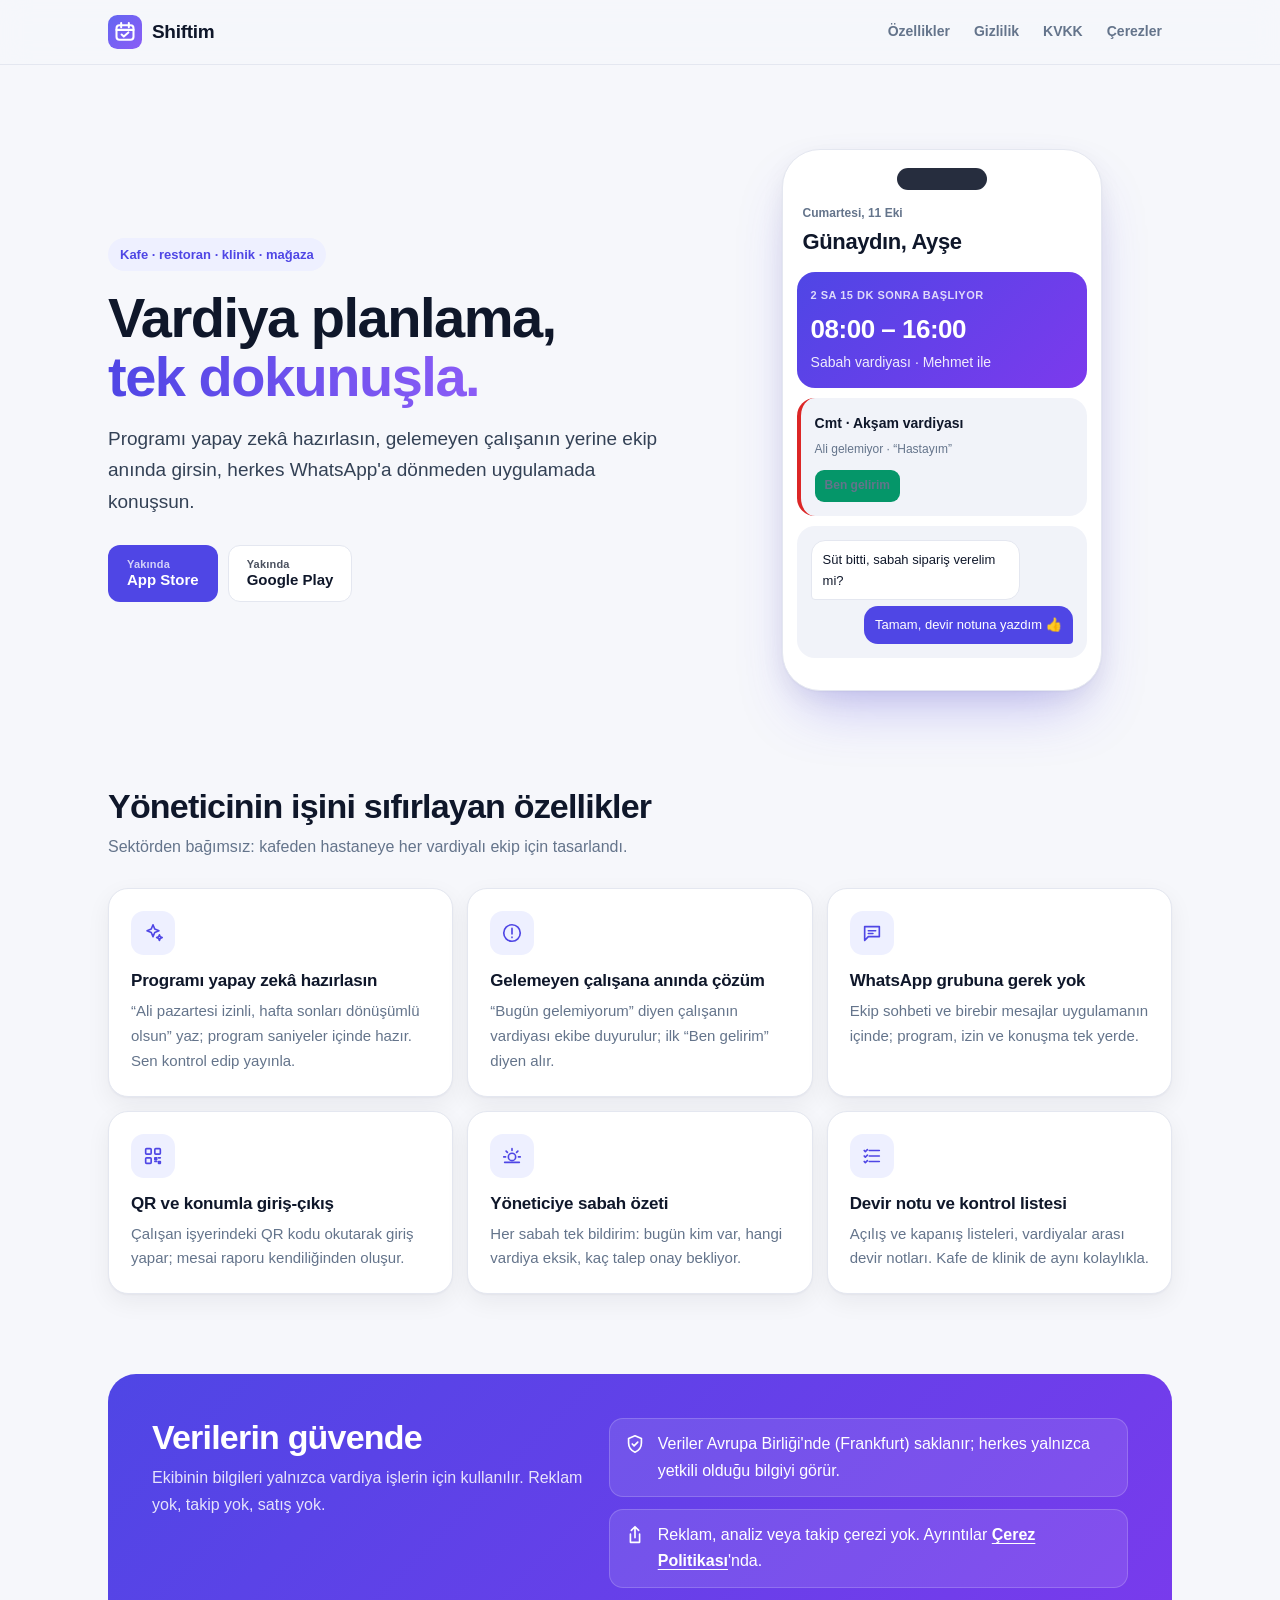
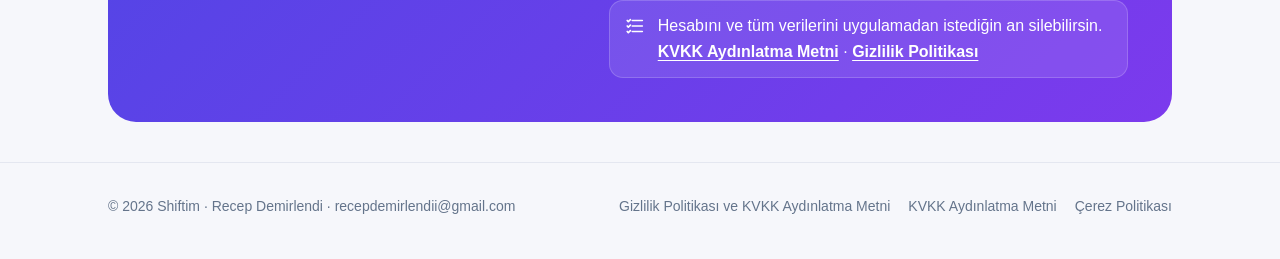
==== index.html @ ebb6c9de "Shiftim web sitesi: tanitim sayfasi, gizlilik, KVKK ve cerez politikalari Co-Authored-By: Claude Opu" ====
<!doctype html>
<html lang="tr"><head>
<meta charset="utf-8"><meta name="viewport" content="width=device-width, initial-scale=1">
<title>Shiftim · Vardiya planlama, tek dokunuşla</title>
<meta name="description" content="Kafe, restoran, klinik ve mağazalar için yapay zekâ destekli vardiya planlama, açık vardiya, ekip sohbeti ve QR ile mesai takibi.">
<meta name="theme-color" content="#4F46E5">
<meta property="og:title" content="Shiftim · Vardiya planlama, tek dokunuşla"><meta property="og:description" content="Kafe, restoran, klinik ve mağazalar için yapay zekâ destekli vardiya planlama, açık vardiya, ekip sohbeti ve QR ile mesai takibi."><meta property="og:type" content="website">
<link rel="icon" href="favicon.svg" type="image/svg+xml">
<link rel="stylesheet" href="style.css">
</head><body>
<header class="top"><div class="wrap">
<a class="brand" href="./"><svg class="logo-mark" viewBox="0 0 40 40" aria-hidden="true"><defs><linearGradient id="g" x1="0" y1="0" x2="1" y2="1"><stop offset="0" stop-color="#6366F1"/><stop offset="1" stop-color="#8B5CF6"/></linearGradient></defs><rect width="40" height="40" rx="11" fill="url(#g)"/><rect x="10" y="12" width="20" height="17" rx="3.5" fill="none" stroke="#fff" stroke-width="2.4"/><path d="M10 17.5h20M15.5 9.5v5M24.5 9.5v5" stroke="#fff" stroke-width="2.4" stroke-linecap="round"/><path d="m16 23 2.6 2.4L24 20.5" fill="none" stroke="#fff" stroke-width="2.4" stroke-linecap="round" stroke-linejoin="round"/></svg><span>Shiftim</span></a>
<nav class="links" aria-label="Ana menü"><a class="hide-sm" href="./#ozellikler">Özellikler</a><a href="gizlilik.html">Gizlilik</a><a href="kvkk.html">KVKK</a><a href="cerez.html">Çerezler</a></nav>
</div></header>
<main><div class="wrap">
<section class="hero">
<div>
<span class="eyebrow">Kafe · restoran · klinik · mağaza</span>
<h1>Vardiya planlama,<br><span class="grad">tek dokunuşla.</span></h1>
<p class="lead">Programı yapay zekâ hazırlasın, gelemeyen çalışanın yerine ekip anında girsin, herkes WhatsApp'a dönmeden uygulamada konuşsun.</p>
<div class="cta">
<span class="btn primary"><span><small>Yakında</small>App Store</span></span>
<span class="btn ghost"><span><small>Yakında</small>Google Play</span></span>
</div>
</div>
<div class="phone" aria-hidden="true">
<p class="p-greet">Cumartesi, 11 Eki</p><p class="p-title">Günaydın, Ayşe</p>
<div class="p-card p-shift"><div class="t">2 sa 15 dk sonra başlıyor</div><div class="h">08:00 – 16:00</div><div class="s">Sabah vardiyası · Mehmet ile</div></div>
<div class="p-card p-open"><b>Cmt · Akşam vardiyası</b><span>Ali gelemiyor · “Hastayım”</span><br><span class="p-btn">Ben gelirim</span></div>
<div class="p-card p-chat"><div class="bub in">Süt bitti, sabah sipariş verelim mi?</div><div class="bub out">Tamam, devir notuna yazdım 👍</div></div>
</div>
</section>

<section class="block" id="ozellikler">
<h2>Yöneticinin işini sıfırlayan özellikler</h2>
<p class="sub">Sektörden bağımsız: kafeden hastaneye her vardiyalı ekip için tasarlandı.</p>
<div class="grid three"><div class="card"><div class="ibox"><svg class="ico" viewBox="0 0 24 24" fill="none" stroke="currentColor" stroke-width="1.8" stroke-linecap="round" stroke-linejoin="round" aria-hidden="true"><path d="M12 3l1.9 4.6L18.5 9.5l-4.6 1.9L12 16l-1.9-4.6L5.5 9.5l4.6-1.9z"/><path d="M19 14l.9 2.1L22 17l-2.1.9L19 20l-.9-2.1L16 17l2.1-.9z"/></svg></div><h3>Programı yapay zekâ hazırlasın</h3><p>“Ali pazartesi izinli, hafta sonları dönüşümlü olsun” yaz; program saniyeler içinde hazır. Sen kontrol edip yayınla.</p></div><div class="card"><div class="ibox"><svg class="ico" viewBox="0 0 24 24" fill="none" stroke="currentColor" stroke-width="1.8" stroke-linecap="round" stroke-linejoin="round" aria-hidden="true"><circle cx="12" cy="12" r="9"/><path d="M12 7v6M12 16.5v.5"/></svg></div><h3>Gelemeyen çalışana anında çözüm</h3><p>“Bugün gelemiyorum” diyen çalışanın vardiyası ekibe duyurulur; ilk “Ben gelirim” diyen alır.</p></div><div class="card"><div class="ibox"><svg class="ico" viewBox="0 0 24 24" fill="none" stroke="currentColor" stroke-width="1.8" stroke-linecap="round" stroke-linejoin="round" aria-hidden="true"><path d="M4 5h16v11H8l-4 4z"/><path d="M8 9.5h8M8 12.5h5"/></svg></div><h3>WhatsApp grubuna gerek yok</h3><p>Ekip sohbeti ve birebir mesajlar uygulamanın içinde; program, izin ve konuşma tek yerde.</p></div><div class="card"><div class="ibox"><svg class="ico" viewBox="0 0 24 24" fill="none" stroke="currentColor" stroke-width="1.8" stroke-linecap="round" stroke-linejoin="round" aria-hidden="true"><rect x="4" y="4" width="6" height="6" rx="1"/><rect x="14" y="4" width="6" height="6" rx="1"/><rect x="4" y="14" width="6" height="6" rx="1"/><path d="M14 14h2v2h-2zM18 18h2v2h-2zM14 18h2M18 14h2"/></svg></div><h3>QR ve konumla giriş-çıkış</h3><p>Çalışan işyerindeki QR kodu okutarak giriş yapar; mesai raporu kendiliğinden oluşur.</p></div><div class="card"><div class="ibox"><svg class="ico" viewBox="0 0 24 24" fill="none" stroke="currentColor" stroke-width="1.8" stroke-linecap="round" stroke-linejoin="round" aria-hidden="true"><circle cx="12" cy="13" r="4"/><path d="M12 4v2M5.6 6.6l1.4 1.4M18.4 6.6 17 8M3 13h2M19 13h2M4 19h16"/></svg></div><h3>Yöneticiye sabah özeti</h3><p>Her sabah tek bildirim: bugün kim var, hangi vardiya eksik, kaç talep onay bekliyor.</p></div><div class="card"><div class="ibox"><svg class="ico" viewBox="0 0 24 24" fill="none" stroke="currentColor" stroke-width="1.8" stroke-linecap="round" stroke-linejoin="round" aria-hidden="true"><path d="M9 6h11M9 12h11M9 18h11"/><path d="m3.5 6 1.2 1.2L7 5M3.5 12l1.2 1.2L7 11M3.5 18l1.2 1.2L7 17"/></svg></div><h3>Devir notu ve kontrol listesi</h3><p>Açılış ve kapanış listeleri, vardiyalar arası devir notları. Kafe de klinik de aynı kolaylıkla.</p></div></div>
</section>

<section class="block">
<div class="trust">
<div><h2>Verilerin güvende</h2><p>Ekibinin bilgileri yalnızca vardiya işlerin için kullanılır. Reklam yok, takip yok, satış yok.</p></div>
<ul>
<li><svg class="ico" viewBox="0 0 24 24" fill="none" stroke="currentColor" stroke-width="1.8" stroke-linecap="round" stroke-linejoin="round" aria-hidden="true"><path d="M12 3 5 6v5c0 4.4 3 8.3 7 10 4-1.7 7-5.6 7-10V6z"/><path d="m9 12 2 2 4-4"/></svg><span>Veriler Avrupa Birliği'nde (Frankfurt) saklanır; herkes yalnızca yetkili olduğu bilgiyi görür.</span></li>
<li><svg class="ico" viewBox="0 0 24 24" fill="none" stroke="currentColor" stroke-width="1.8" stroke-linecap="round" stroke-linejoin="round" aria-hidden="true"><path d="M7 11V20h10v-9"/><path d="M12 15V3M8 7l4-4 4 4"/></svg><span>Reklam, analiz veya takip çerezi yok. Ayrıntılar <a class="doc" href="cerez.html">Çerez Politikası</a>'nda.</span></li>
<li><svg class="ico" viewBox="0 0 24 24" fill="none" stroke="currentColor" stroke-width="1.8" stroke-linecap="round" stroke-linejoin="round" aria-hidden="true"><path d="M9 6h11M9 12h11M9 18h11"/><path d="m3.5 6 1.2 1.2L7 5M3.5 12l1.2 1.2L7 11M3.5 18l1.2 1.2L7 17"/></svg><span>Hesabını ve tüm verilerini uygulamadan istediğin an silebilirsin. <a class="doc" href="kvkk.html">KVKK Aydınlatma Metni</a> · <a class="doc" href="gizlilik.html">Gizlilik Politikası</a></span></li>
</ul>
</div>
</section>
</div></main>
<footer class="bottom"><div class="wrap">
<div>© 2026 Shiftim · Recep Demirlendi · <a href="mailto:recepdemirlendii@gmail.com">recepdemirlendii@gmail.com</a></div>
<nav aria-label="Yasal"><a href="gizlilik.html">Gizlilik Politikası ve KVKK Aydınlatma Metni</a><a href="kvkk.html">KVKK Aydınlatma Metni</a><a href="cerez.html">Çerez Politikası</a></nav>
</div></footer>
</body></html>
---- style.css ----
:root{--brand:#4F46E5;--brand-2:#8B5CF6;--brand-soft:#EEF0FF;--bg:#F6F7FB;--surface:#FFFFFF;--surface-2:#F1F3F9;--text:#0F172A;--text-2:#334155;--muted:#64748B;--border:#E4E7F0;--danger:#DC2626;--success:#059669;--shadow:0 1px 2px rgba(15,23,42,.04),0 8px 24px rgba(15,23,42,.06);color-scheme:light}
@media (prefers-color-scheme:dark){:root:not([data-theme="light"]){--brand:#8B87FF;--brand-2:#A78BFA;--brand-soft:#23234A;--bg:#0B0D14;--surface:#141824;--surface-2:#1B2030;--text:#F1F5F9;--text-2:#CBD5E1;--muted:#8A94A8;--border:#262B3B;--danger:#F87171;--success:#34D399;--shadow:none;color-scheme:dark}}
*{box-sizing:border-box}html{-webkit-text-size-adjust:100%;scroll-behavior:smooth;scroll-padding-top:88px}
body{margin:0;background:var(--bg);color:var(--text);font:16px/1.65 -apple-system,BlinkMacSystemFont,"Segoe UI",Roboto,"Helvetica Neue",Arial,sans-serif;-webkit-font-smoothing:antialiased;overflow-x:hidden}
a{color:var(--brand);text-decoration:none}a:hover{text-decoration:underline}
.wrap{width:100%;max-width:1120px;margin:0 auto;padding:0 16px}@media(min-width:720px){.wrap{padding:0 28px}}
header.top{position:sticky;top:0;z-index:10;background:color-mix(in srgb,var(--bg) 82%,transparent);backdrop-filter:saturate(1.6) blur(14px);-webkit-backdrop-filter:saturate(1.6) blur(14px);border-bottom:1px solid var(--border)}
header.top .wrap{display:flex;align-items:center;justify-content:space-between;height:64px;gap:16px}
.brand{display:flex;align-items:center;gap:10px;color:var(--text);font-weight:800;font-size:19px;letter-spacing:-.3px}.brand:hover{text-decoration:none}
.logo-mark{width:34px;height:34px;flex:none}
nav.links{display:flex;gap:4px;flex-wrap:wrap;justify-content:flex-end}
nav.links a{color:var(--muted);font-weight:600;font-size:14px;padding:7px 10px;border-radius:9px}nav.links a:hover,nav.links a[aria-current]{color:var(--text);background:var(--surface-2);text-decoration:none}
@media(max-width:560px){nav.links .hide-sm{display:none}}
.btn{display:inline-flex;align-items:center;gap:8px;font-weight:700;font-size:15px;padding:12px 18px;border-radius:12px;border:1px solid transparent;line-height:1.2}
.btn.primary{background:var(--brand);color:#fff}.btn.ghost{background:var(--surface);color:var(--text);border-color:var(--border)}.btn:hover{text-decoration:none;filter:brightness(1.05)}
.btn small{display:block;font-weight:600;font-size:11px;opacity:.75;letter-spacing:.2px}
.eyebrow{display:inline-flex;align-items:center;gap:8px;font-size:13px;font-weight:700;color:var(--brand);background:var(--brand-soft);padding:6px 12px;border-radius:999px}
/* Tanıtım */
.hero{padding:56px 0 32px;display:grid;gap:40px;align-items:center}@media(min-width:900px){.hero{grid-template-columns:1.1fr .9fr;padding:84px 0 56px}}
.hero h1{font-size:clamp(34px,6vw,56px);line-height:1.05;letter-spacing:-1.5px;margin:18px 0 16px}
.hero h1 .grad{background:linear-gradient(90deg,var(--brand),var(--brand-2));-webkit-background-clip:text;background-clip:text;color:transparent}
.hero p.lead{font-size:clamp(17px,2.2vw,19px);color:var(--text-2);max-width:560px;margin:0 0 28px}
.cta{display:flex;gap:10px;flex-wrap:wrap}
.phone{justify-self:center;width:min(320px,100%);background:var(--surface);border:1px solid var(--border);border-radius:38px;padding:18px 14px 22px;box-shadow:0 30px 60px -20px rgba(79,70,229,.35),var(--shadow);position:relative}
.phone:before{content:"";display:block;width:90px;height:22px;background:var(--text);opacity:.9;border-radius:12px;margin:0 auto 14px}
.p-greet{font-size:12px;color:var(--muted);font-weight:600;margin:0 6px}.p-title{font-size:22px;font-weight:800;margin:0 6px 12px;letter-spacing:-.4px}
.p-card{border-radius:18px;padding:14px;margin-bottom:10px;background:var(--surface-2)}
.p-shift{background:linear-gradient(135deg,#4F46E5,#7C3AED);color:#fff}.p-shift .t{font-size:11px;font-weight:700;opacity:.8;text-transform:uppercase;letter-spacing:.5px}.p-shift .h{font-size:26px;font-weight:800;letter-spacing:-.5px;margin:4px 0 0}.p-shift .s{font-size:14px;opacity:.9}
.p-open{border-left:4px solid var(--danger)}.p-open b{display:block;font-size:14px}.p-open span{font-size:12px;color:var(--muted)}
.p-btn{display:inline-block;margin-top:8px;background:var(--success);color:#fff;font-size:12px;font-weight:700;padding:6px 10px;border-radius:9px}
.p-chat{display:flex;flex-direction:column;gap:6px}.bub{font-size:13px;padding:8px 11px;border-radius:14px;max-width:80%}.bub.in{background:var(--surface);border:1px solid var(--border);align-self:flex-start;border-bottom-left-radius:4px}.bub.out{background:var(--brand);color:#fff;align-self:flex-end;border-bottom-right-radius:4px}
section.block{padding:40px 0}section.block h2{font-size:clamp(26px,3.5vw,34px);letter-spacing:-.8px;line-height:1.15;margin:0 0 8px}section.block p.sub{color:var(--muted);margin:0 0 28px;max-width:640px}
.grid{display:grid;gap:14px;grid-template-columns:1fr}@media(min-width:640px){.grid{grid-template-columns:1fr 1fr}}@media(min-width:960px){.grid.three{grid-template-columns:repeat(3,1fr)}}
.card{background:var(--surface);border:1px solid var(--border);border-radius:20px;padding:22px;box-shadow:var(--shadow)}
.card h3{font-size:17px;margin:12px 0 4px;letter-spacing:-.2px}.card p{margin:0;color:var(--muted);font-size:15px}
.ico{width:22px;height:22px}.ibox{width:44px;height:44px;border-radius:13px;display:grid;place-items:center;background:var(--brand-soft);color:var(--brand)}
.trust{background:linear-gradient(135deg,#4F46E5,#7C3AED);color:#fff;border-radius:28px;padding:32px 24px;display:grid;gap:24px}@media(min-width:900px){.trust{grid-template-columns:1fr 1.2fr;padding:44px}}
.trust h2{color:#fff}.trust p{color:rgba(255,255,255,.85);margin:0}.trust ul{list-style:none;margin:0;padding:0;display:grid;gap:12px}
.trust li{display:flex;gap:12px;align-items:flex-start;background:rgba(255,255,255,.1);border:1px solid rgba(255,255,255,.18);border-radius:14px;padding:12px 14px}.trust li .ico{flex:none;margin-top:2px}
.trust a.doc{color:#fff;font-weight:700;text-decoration:underline;text-underline-offset:3px}
/* Belgeler */
.doc-head{padding:44px 0 8px}.doc-head h1{font-size:clamp(28px,4.5vw,42px);letter-spacing:-1px;line-height:1.1;margin:14px 0 10px}
.meta{display:flex;flex-wrap:wrap;gap:8px;color:var(--muted);font-size:14px}.meta span{background:var(--surface);border:1px solid var(--border);padding:4px 10px;border-radius:999px}
.doc-layout{display:grid;gap:28px;padding:24px 0 56px}@media(min-width:960px){.doc-layout{grid-template-columns:250px 1fr;align-items:start}}
.toc{display:none}@media(min-width:960px){.toc{display:block;position:sticky;top:88px}}
.toc p{font-size:12px;font-weight:700;text-transform:uppercase;letter-spacing:.6px;color:var(--muted);margin:0 0 10px}
.toc ol{list-style:none;margin:0;padding:0;border-left:2px solid var(--border)}.toc a{display:block;color:var(--muted);font-size:14px;padding:6px 0 6px 14px;margin-left:-2px;border-left:2px solid transparent;line-height:1.35}.toc a:hover{color:var(--text);border-left-color:var(--brand);text-decoration:none}
article.doc{background:var(--surface);border:1px solid var(--border);border-radius:24px;padding:24px 20px;box-shadow:var(--shadow);min-width:0}@media(min-width:720px){article.doc{padding:40px 44px}}
article.doc .intro{font-size:17px;color:var(--text-2);margin:0 0 8px;padding-bottom:20px;border-bottom:1px solid var(--border)}
article.doc h2{font-size:20px;letter-spacing:-.3px;margin:32px 0 10px}article.doc p{color:var(--text-2);margin:0 0 12px}
article.doc ul{margin:0 0 12px;padding-left:20px;color:var(--text-2)}article.doc li{margin-bottom:8px}article.doc li::marker{color:var(--brand)}
article.doc a{word-break:break-word}
.related{display:grid;gap:12px;margin-top:36px;padding-top:24px;border-top:1px solid var(--border)}@media(min-width:640px){.related{grid-template-columns:1fr 1fr}}
.related a{display:block;background:var(--surface-2);border-radius:14px;padding:14px 16px;color:var(--text)}.related a:hover{text-decoration:none;outline:2px solid var(--brand)}.related b{display:block}.related span{color:var(--muted);font-size:14px}
footer.bottom{border-top:1px solid var(--border);padding:32px 0 40px;color:var(--muted);font-size:14px}
footer.bottom .wrap{display:flex;flex-wrap:wrap;gap:16px 28px;justify-content:space-between;align-items:center}footer.bottom nav{display:flex;gap:18px;flex-wrap:wrap}footer.bottom a{color:var(--muted)}footer.bottom a:hover{color:var(--text)}
@media print{header.top,footer.bottom,.toc,.related{display:none}body{background:#fff}article.doc{border:0;box-shadow:none;padding:0}}
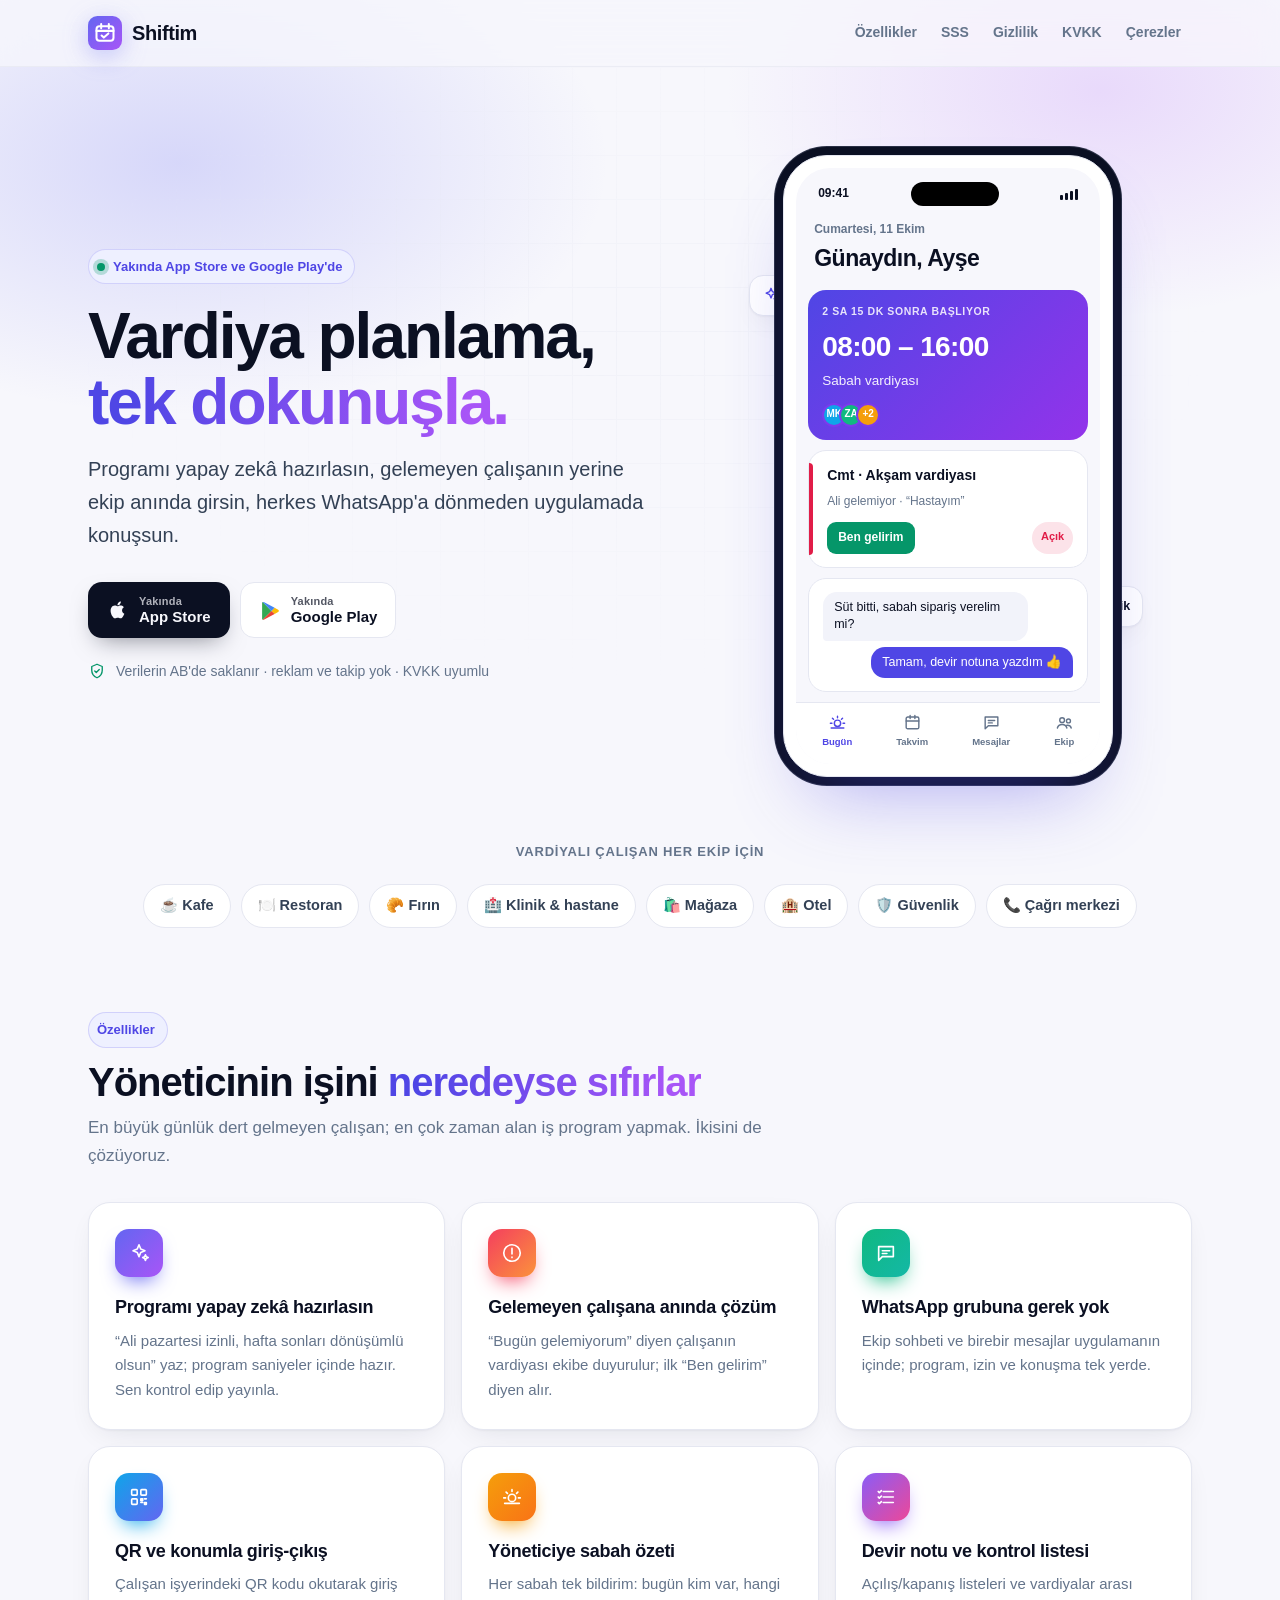
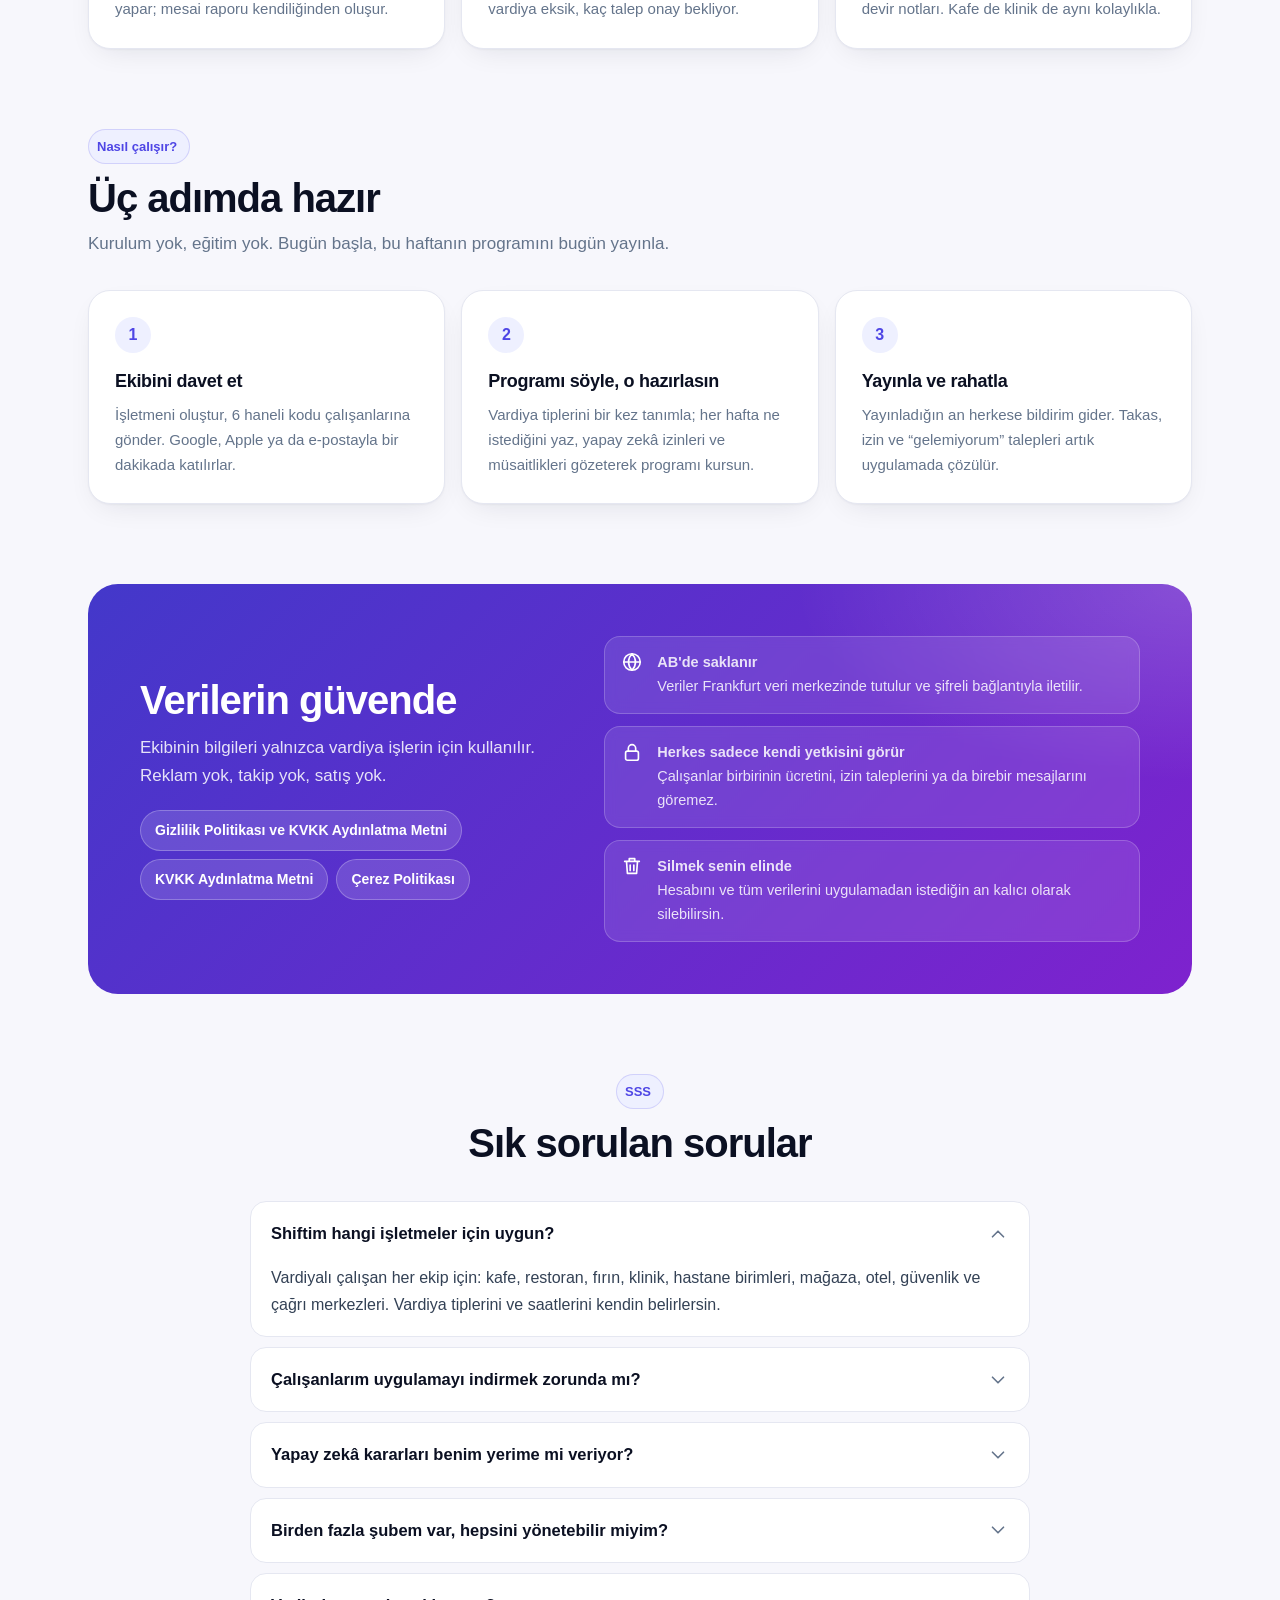
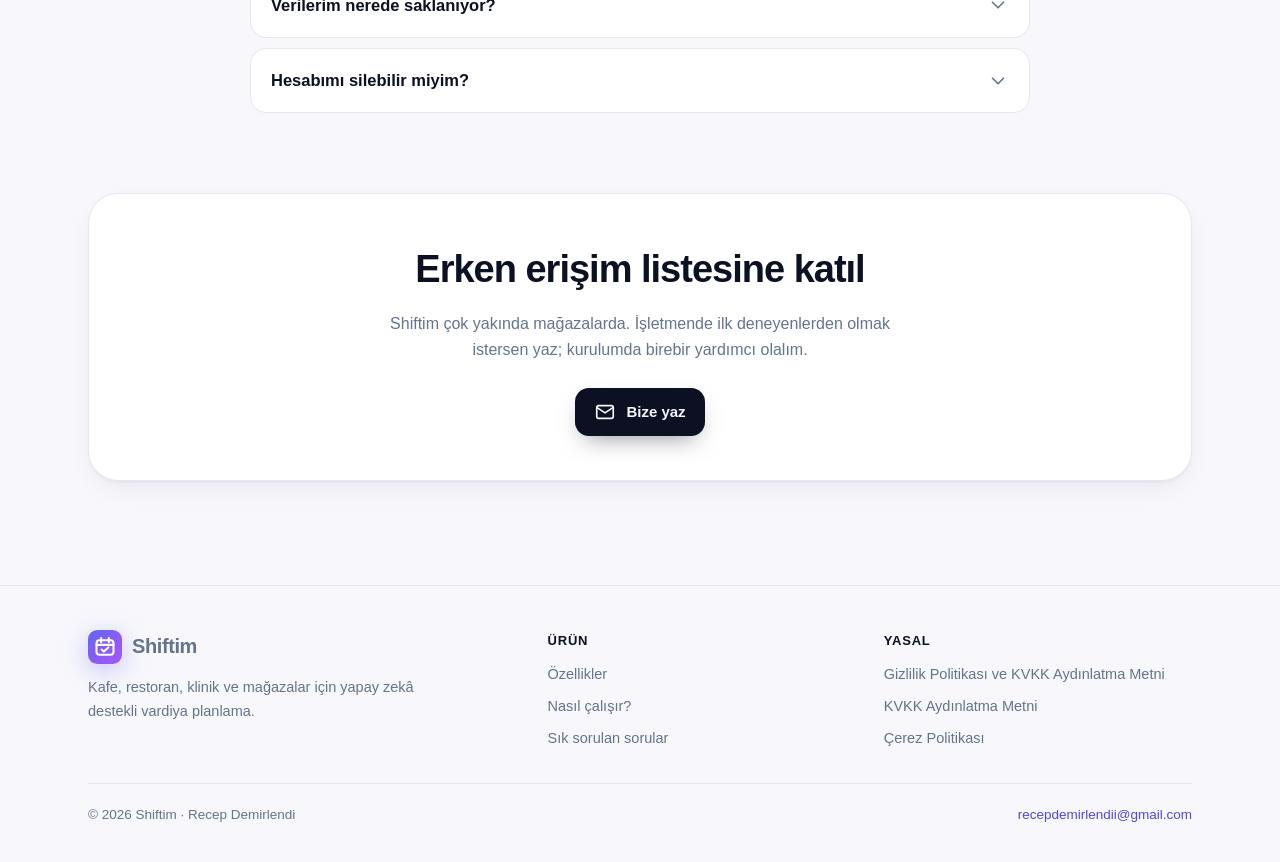
==== commit 66a3c3eb: "Site tasarimi: hero isiltisi, telefon onizlemesi, nasil calisir, SSS, belge sayfalarinda okuma cubug" ====
--- a/index.html
+++ b/index.html
@@ -4,52 +4,86 @@
 <title>Shiftim · Vardiya planlama, tek dokunuşla</title>
 <meta name="description" content="Kafe, restoran, klinik ve mağazalar için yapay zekâ destekli vardiya planlama, açık vardiya, ekip sohbeti ve QR ile mesai takibi.">
 <meta name="theme-color" content="#4F46E5">
-<meta property="og:title" content="Shiftim · Vardiya planlama, tek dokunuşla"><meta property="og:description" content="Kafe, restoran, klinik ve mağazalar için yapay zekâ destekli vardiya planlama, açık vardiya, ekip sohbeti ve QR ile mesai takibi."><meta property="og:type" content="website">
+<meta property="og:title" content="Shiftim · Vardiya planlama, tek dokunuşla"><meta property="og:description" content="Kafe, restoran, klinik ve mağazalar için yapay zekâ destekli vardiya planlama, açık vardiya, ekip sohbeti ve QR ile mesai takibi."><meta property="og:type" content="website"><meta property="og:locale" content="tr_TR">
 <link rel="icon" href="favicon.svg" type="image/svg+xml">
 <link rel="stylesheet" href="style.css">
 </head><body>
 <header class="top"><div class="wrap">
-<a class="brand" href="./"><svg class="logo-mark" viewBox="0 0 40 40" aria-hidden="true"><defs><linearGradient id="g" x1="0" y1="0" x2="1" y2="1"><stop offset="0" stop-color="#6366F1"/><stop offset="1" stop-color="#8B5CF6"/></linearGradient></defs><rect width="40" height="40" rx="11" fill="url(#g)"/><rect x="10" y="12" width="20" height="17" rx="3.5" fill="none" stroke="#fff" stroke-width="2.4"/><path d="M10 17.5h20M15.5 9.5v5M24.5 9.5v5" stroke="#fff" stroke-width="2.4" stroke-linecap="round"/><path d="m16 23 2.6 2.4L24 20.5" fill="none" stroke="#fff" stroke-width="2.4" stroke-linecap="round" stroke-linejoin="round"/></svg><span>Shiftim</span></a>
-<nav class="links" aria-label="Ana menü"><a class="hide-sm" href="./#ozellikler">Özellikler</a><a href="gizlilik.html">Gizlilik</a><a href="kvkk.html">KVKK</a><a href="cerez.html">Çerezler</a></nav>
-</div></header>
-<main><div class="wrap">
+<a class="brand" href="./" aria-label="Shiftim ana sayfa"><svg class="logo-mark" viewBox="0 0 40 40" aria-hidden="true"><defs><linearGradient id="lg" x1="0" y1="0" x2="1" y2="1"><stop offset="0" stop-color="#6366F1"/><stop offset="1" stop-color="#A855F7"/></linearGradient></defs><rect width="40" height="40" rx="11" fill="url(#lg)"/><rect x="10" y="12" width="20" height="17" rx="3.5" fill="none" stroke="#fff" stroke-width="2.4"/><path d="M10 17.5h20M15.5 9.5v5M24.5 9.5v5" stroke="#fff" stroke-width="2.4" stroke-linecap="round"/><path d="m16 23 2.6 2.4L24 20.5" fill="none" stroke="#fff" stroke-width="2.4" stroke-linecap="round" stroke-linejoin="round"/></svg><span>Shiftim</span></a>
+<nav class="links" aria-label="Ana menü">
+<a class="hide-sm" href="./#ozellikler">Özellikler</a><a class="hide-sm" href="./#sss">SSS</a>
+<a href="gizlilik.html">Gizlilik</a><a href="kvkk.html">KVKK</a><a href="cerez.html">Çerezler</a>
+</nav></div></header>
+<main><div class="hero-bg"><div class="wrap">
 <section class="hero">
 <div>
-<span class="eyebrow">Kafe · restoran · klinik · mağaza</span>
+<span class="eyebrow"><span class="dot"></span>Yakında App Store ve Google Play'de</span>
 <h1>Vardiya planlama,<br><span class="grad">tek dokunuşla.</span></h1>
 <p class="lead">Programı yapay zekâ hazırlasın, gelemeyen çalışanın yerine ekip anında girsin, herkes WhatsApp'a dönmeden uygulamada konuşsun.</p>
 <div class="cta">
-<span class="btn primary"><span><small>Yakında</small>App Store</span></span>
-<span class="btn ghost"><span><small>Yakında</small>Google Play</span></span>
+<span class="btn dark"><svg class="store" viewBox="0 0 24 24" fill="currentColor" aria-hidden="true"><path d="M16.4 12.6c0-2.4 2-3.5 2-3.6-1.1-1.6-2.8-1.8-3.4-1.8-1.4-.2-2.8.8-3.5.8-.7 0-1.8-.8-3-.8-1.5 0-3 .9-3.8 2.3-1.6 2.8-.4 7 1.2 9.3.8 1.1 1.7 2.4 2.9 2.3 1.2 0 1.6-.7 3-.7s1.8.7 3 .7c1.3 0 2.1-1.1 2.8-2.3.9-1.3 1.3-2.6 1.3-2.6s-2.5-1-2.5-3.6zM14.1 5.6c.6-.8 1.1-1.8 1-2.9-.9 0-2 .6-2.7 1.4-.6.7-1.1 1.8-1 2.8 1 .1 2-.5 2.7-1.3z"/></svg><span><small>Yakında</small>App Store</span></span>
+<span class="btn ghost"><svg class="store" viewBox="0 0 24 24" aria-hidden="true"><path fill="#34A853" d="M4 3.3 13.6 13 4 22.7c-.4-.2-.6-.6-.6-1.1V4.4c0-.5.2-.9.6-1.1z"/><path fill="#FBBC04" d="m17 9.6-3.4 3.4L17 16.4l3.9-2.2c1-.6 1-1.9 0-2.4z"/><path fill="#4285F4" d="M4 3.3c.3-.2.8-.2 1.2 0L17 9.6 13.6 13z"/><path fill="#EA4335" d="m13.6 13 3.4 3.4-11.8 6.3c-.4.2-.9.2-1.2 0z"/></svg><span><small>Yakında</small>Google Play</span></span>
 </div>
+<div class="hero-note"><svg class="ico" viewBox="0 0 24 24" fill="none" stroke="currentColor" stroke-width="1.8" stroke-linecap="round" stroke-linejoin="round" aria-hidden="true"><path d="M12 3 5 6v5c0 4.4 3 8.3 7 10 4-1.7 7-5.6 7-10V6z"/><path d="m9 12 2 2 4-4"/></svg>Verilerin AB'de saklanır · reklam ve takip yok · KVKK uyumlu</div>
 </div>
-<div class="phone" aria-hidden="true">
-<p class="p-greet">Cumartesi, 11 Eki</p><p class="p-title">Günaydın, Ayşe</p>
-<div class="p-card p-shift"><div class="t">2 sa 15 dk sonra başlıyor</div><div class="h">08:00 – 16:00</div><div class="s">Sabah vardiyası · Mehmet ile</div></div>
-<div class="p-card p-open"><b>Cmt · Akşam vardiyası</b><span>Ali gelemiyor · “Hastayım”</span><br><span class="p-btn">Ben gelirim</span></div>
+<div class="phone-wrap" aria-hidden="true">
+<div class="float-chip a"><svg class="ico" viewBox="0 0 24 24" fill="none" stroke="currentColor" stroke-width="1.8" stroke-linecap="round" stroke-linejoin="round" aria-hidden="true"><path d="M12 3l1.9 4.6L18.5 9.5l-4.6 1.9L12 16l-1.9-4.6L5.5 9.5l4.6-1.9z"/><path d="M19 14l.9 2.1L22 17l-2.1.9L19 20l-.9-2.1L16 17l2.1-.9z"/></svg> Program 8 sn'de hazır</div>
+<div class="float-chip b"><svg class="ico" viewBox="0 0 24 24" fill="none" stroke="currentColor" stroke-width="1.8" stroke-linecap="round" stroke-linejoin="round" aria-hidden="true"><circle cx="12" cy="13" r="4"/><path d="M12 4v2M5.6 6.6l1.4 1.4M18.4 6.6 17 8M3 13h2M19 13h2M4 19h16"/></svg> Sabah özeti: 6 kişi, 0 eksik</div>
+<div class="phone"><div class="screen">
+<div class="status"><span>09:41</span><span class="island"></span><span class="bars"><i style="height:5px"></i><i style="height:7px"></i><i style="height:9px"></i><i style="height:11px"></i></span></div>
+<p class="p-greet">Cumartesi, 11 Ekim</p><p class="p-title">Günaydın, Ayşe</p>
+<div class="p-card p-shift"><div class="t">2 sa 15 dk sonra başlıyor</div><div class="h">08:00 – 16:00</div><div class="s">Sabah vardiyası</div>
+<div class="who"><i style="background:#0EA5E9">MK</i><i style="background:#10B981">ZA</i><i style="background:#F59E0B">+2</i></div></div>
+<div class="p-card p-open"><b>Cmt · Akşam vardiyası</b><span>Ali gelemiyor · “Hastayım”</span><div class="p-row"><span class="p-btn">Ben gelirim</span><span class="p-tag">Açık</span></div></div>
 <div class="p-card p-chat"><div class="bub in">Süt bitti, sabah sipariş verelim mi?</div><div class="bub out">Tamam, devir notuna yazdım 👍</div></div>
+<div class="tabbar"><span class="on"><svg class="ico" viewBox="0 0 24 24" fill="none" stroke="currentColor" stroke-width="1.8" stroke-linecap="round" stroke-linejoin="round" aria-hidden="true"><circle cx="12" cy="13" r="4"/><path d="M12 4v2M5.6 6.6l1.4 1.4M18.4 6.6 17 8M3 13h2M19 13h2M4 19h16"/></svg>Bugün</span><span><svg class="ico" viewBox="0 0 24 24" fill="none" stroke="currentColor" stroke-width="1.8" stroke-linecap="round" stroke-linejoin="round" aria-hidden="true"><rect x="4" y="5" width="16" height="15" rx="2"/><path d="M4 10h16M9 3v4M15 3v4"/></svg>Takvim</span><span><svg class="ico" viewBox="0 0 24 24" fill="none" stroke="currentColor" stroke-width="1.8" stroke-linecap="round" stroke-linejoin="round" aria-hidden="true"><path d="M4 5h16v11H8l-4 4z"/><path d="M8 9.5h8M8 12.5h5"/></svg>Mesajlar</span><span><svg class="ico" viewBox="0 0 24 24" fill="none" stroke="currentColor" stroke-width="1.8" stroke-linecap="round" stroke-linejoin="round" aria-hidden="true"><circle cx="9" cy="9" r="3"/><circle cx="17" cy="10" r="2.5"/><path d="M3 19c.8-3 3.2-4.5 6-4.5s5.2 1.5 6 4.5M15 15.5c2.6-.3 4.7.9 5.5 3.5"/></svg>Ekip</span></div>
+</div></div>
+</div>
+</section>
+<p class="sectors-label">Vardiyalı çalışan her ekip için</p>
+<div class="sectors"><span>☕ Kafe</span><span>🍽️ Restoran</span><span>🥐 Fırın</span><span>🏥 Klinik &amp; hastane</span><span>🛍️ Mağaza</span><span>🏨 Otel</span><span>🛡️ Güvenlik</span><span>📞 Çağrı merkezi</span></div>
+</div></div>
+
+<div class="wrap">
+<section class="block" id="ozellikler">
+<div class="sec-head"><span class="eyebrow">Özellikler</span><h2>Yöneticinin işini <span class="grad">neredeyse sıfırlar</span></h2><p>En büyük günlük dert gelmeyen çalışan; en çok zaman alan iş program yapmak. İkisini de çözüyoruz.</p></div>
+<div class="grid three"><div class="card feature"><div class="ibox" style="--c1:#6366F1;--c2:#A855F7"><svg class="ico" viewBox="0 0 24 24" fill="none" stroke="currentColor" stroke-width="1.8" stroke-linecap="round" stroke-linejoin="round" aria-hidden="true"><path d="M12 3l1.9 4.6L18.5 9.5l-4.6 1.9L12 16l-1.9-4.6L5.5 9.5l4.6-1.9z"/><path d="M19 14l.9 2.1L22 17l-2.1.9L19 20l-.9-2.1L16 17l2.1-.9z"/></svg></div><h3>Programı yapay zekâ hazırlasın</h3><p>“Ali pazartesi izinli, hafta sonları dönüşümlü olsun” yaz; program saniyeler içinde hazır. Sen kontrol edip yayınla.</p></div><div class="card feature"><div class="ibox" style="--c1:#F43F5E;--c2:#FB923C"><svg class="ico" viewBox="0 0 24 24" fill="none" stroke="currentColor" stroke-width="1.8" stroke-linecap="round" stroke-linejoin="round" aria-hidden="true"><circle cx="12" cy="12" r="9"/><path d="M12 7v6M12 16.5v.5"/></svg></div><h3>Gelemeyen çalışana anında çözüm</h3><p>“Bugün gelemiyorum” diyen çalışanın vardiyası ekibe duyurulur; ilk “Ben gelirim” diyen alır.</p></div><div class="card feature"><div class="ibox" style="--c1:#10B981;--c2:#14B8A6"><svg class="ico" viewBox="0 0 24 24" fill="none" stroke="currentColor" stroke-width="1.8" stroke-linecap="round" stroke-linejoin="round" aria-hidden="true"><path d="M4 5h16v11H8l-4 4z"/><path d="M8 9.5h8M8 12.5h5"/></svg></div><h3>WhatsApp grubuna gerek yok</h3><p>Ekip sohbeti ve birebir mesajlar uygulamanın içinde; program, izin ve konuşma tek yerde.</p></div><div class="card feature"><div class="ibox" style="--c1:#0EA5E9;--c2:#6366F1"><svg class="ico" viewBox="0 0 24 24" fill="none" stroke="currentColor" stroke-width="1.8" stroke-linecap="round" stroke-linejoin="round" aria-hidden="true"><rect x="4" y="4" width="6" height="6" rx="1"/><rect x="14" y="4" width="6" height="6" rx="1"/><rect x="4" y="14" width="6" height="6" rx="1"/><path d="M14 14h2v2h-2zM18 18h2v2h-2zM14 18h2M18 14h2"/></svg></div><h3>QR ve konumla giriş-çıkış</h3><p>Çalışan işyerindeki QR kodu okutarak giriş yapar; mesai raporu kendiliğinden oluşur.</p></div><div class="card feature"><div class="ibox" style="--c1:#F59E0B;--c2:#F97316"><svg class="ico" viewBox="0 0 24 24" fill="none" stroke="currentColor" stroke-width="1.8" stroke-linecap="round" stroke-linejoin="round" aria-hidden="true"><circle cx="12" cy="13" r="4"/><path d="M12 4v2M5.6 6.6l1.4 1.4M18.4 6.6 17 8M3 13h2M19 13h2M4 19h16"/></svg></div><h3>Yöneticiye sabah özeti</h3><p>Her sabah tek bildirim: bugün kim var, hangi vardiya eksik, kaç talep onay bekliyor.</p></div><div class="card feature"><div class="ibox" style="--c1:#8B5CF6;--c2:#EC4899"><svg class="ico" viewBox="0 0 24 24" fill="none" stroke="currentColor" stroke-width="1.8" stroke-linecap="round" stroke-linejoin="round" aria-hidden="true"><path d="M9 6h11M9 12h11M9 18h11"/><path d="m3.5 6 1.2 1.2L7 5M3.5 12l1.2 1.2L7 11M3.5 18l1.2 1.2L7 17"/></svg></div><h3>Devir notu ve kontrol listesi</h3><p>Açılış/kapanış listeleri ve vardiyalar arası devir notları. Kafe de klinik de aynı kolaylıkla.</p></div></div>
+</section>
+
+<section class="block" id="nasil" style="padding-top:0">
+<div class="sec-head"><span class="eyebrow">Nasıl çalışır?</span><h2>Üç adımda hazır</h2><p>Kurulum yok, eğitim yok. Bugün başla, bu haftanın programını bugün yayınla.</p></div>
+<div class="steps"><div class="card step"><h3>Ekibini davet et</h3><p>İşletmeni oluştur, 6 haneli kodu çalışanlarına gönder. Google, Apple ya da e-postayla bir dakikada katılırlar.</p></div><div class="card step"><h3>Programı söyle, o hazırlasın</h3><p>Vardiya tiplerini bir kez tanımla; her hafta ne istediğini yaz, yapay zekâ izinleri ve müsaitlikleri gözeterek programı kursun.</p></div><div class="card step"><h3>Yayınla ve rahatla</h3><p>Yayınladığın an herkese bildirim gider. Takas, izin ve “gelemiyorum” talepleri artık uygulamada çözülür.</p></div></div>
+</section>
+
+<section class="block" style="padding-top:0">
+<div class="trust">
+<div><h2>Verilerin güvende</h2><p>Ekibinin bilgileri yalnızca vardiya işlerin için kullanılır. Reklam yok, takip yok, satış yok.</p>
+<div class="docs"><a href="gizlilik.html">Gizlilik Politikası ve KVKK Aydınlatma Metni</a><a href="kvkk.html">KVKK Aydınlatma Metni</a><a href="cerez.html">Çerez Politikası</a></div></div>
+<ul>
+<li><svg class="ico" viewBox="0 0 24 24" fill="none" stroke="currentColor" stroke-width="1.8" stroke-linecap="round" stroke-linejoin="round" aria-hidden="true"><circle cx="12" cy="12" r="9"/><path d="M3 12h18M12 3c2.5 2.6 3.8 5.6 3.8 9s-1.3 6.4-3.8 9c-2.5-2.6-3.8-5.6-3.8-9S9.5 5.6 12 3z"/></svg><span><b>AB'de saklanır</b><span>Veriler Frankfurt veri merkezinde tutulur ve şifreli bağlantıyla iletilir.</span></span></li>
+<li><svg class="ico" viewBox="0 0 24 24" fill="none" stroke="currentColor" stroke-width="1.8" stroke-linecap="round" stroke-linejoin="round" aria-hidden="true"><rect x="5" y="11" width="14" height="10" rx="2"/><path d="M8 11V8a4 4 0 0 1 8 0v3"/></svg><span><b>Herkes sadece kendi yetkisini görür</b><span>Çalışanlar birbirinin ücretini, izin taleplerini ya da birebir mesajlarını göremez.</span></span></li>
+<li><svg class="ico" viewBox="0 0 24 24" fill="none" stroke="currentColor" stroke-width="1.8" stroke-linecap="round" stroke-linejoin="round" aria-hidden="true"><path d="M4 7h16M10 11v6M14 11v6M6 7l1 13h10l1-13M9 7V4h6v3"/></svg><span><b>Silmek senin elinde</b><span>Hesabını ve tüm verilerini uygulamadan istediğin an kalıcı olarak silebilirsin.</span></span></li>
+</ul>
 </div>
 </section>
 
-<section class="block" id="ozellikler">
-<h2>Yöneticinin işini sıfırlayan özellikler</h2>
-<p class="sub">Sektörden bağımsız: kafeden hastaneye her vardiyalı ekip için tasarlandı.</p>
-<div class="grid three"><div class="card"><div class="ibox"><svg class="ico" viewBox="0 0 24 24" fill="none" stroke="currentColor" stroke-width="1.8" stroke-linecap="round" stroke-linejoin="round" aria-hidden="true"><path d="M12 3l1.9 4.6L18.5 9.5l-4.6 1.9L12 16l-1.9-4.6L5.5 9.5l4.6-1.9z"/><path d="M19 14l.9 2.1L22 17l-2.1.9L19 20l-.9-2.1L16 17l2.1-.9z"/></svg></div><h3>Programı yapay zekâ hazırlasın</h3><p>“Ali pazartesi izinli, hafta sonları dönüşümlü olsun” yaz; program saniyeler içinde hazır. Sen kontrol edip yayınla.</p></div><div class="card"><div class="ibox"><svg class="ico" viewBox="0 0 24 24" fill="none" stroke="currentColor" stroke-width="1.8" stroke-linecap="round" stroke-linejoin="round" aria-hidden="true"><circle cx="12" cy="12" r="9"/><path d="M12 7v6M12 16.5v.5"/></svg></div><h3>Gelemeyen çalışana anında çözüm</h3><p>“Bugün gelemiyorum” diyen çalışanın vardiyası ekibe duyurulur; ilk “Ben gelirim” diyen alır.</p></div><div class="card"><div class="ibox"><svg class="ico" viewBox="0 0 24 24" fill="none" stroke="currentColor" stroke-width="1.8" stroke-linecap="round" stroke-linejoin="round" aria-hidden="true"><path d="M4 5h16v11H8l-4 4z"/><path d="M8 9.5h8M8 12.5h5"/></svg></div><h3>WhatsApp grubuna gerek yok</h3><p>Ekip sohbeti ve birebir mesajlar uygulamanın içinde; program, izin ve konuşma tek yerde.</p></div><div class="card"><div class="ibox"><svg class="ico" viewBox="0 0 24 24" fill="none" stroke="currentColor" stroke-width="1.8" stroke-linecap="round" stroke-linejoin="round" aria-hidden="true"><rect x="4" y="4" width="6" height="6" rx="1"/><rect x="14" y="4" width="6" height="6" rx="1"/><rect x="4" y="14" width="6" height="6" rx="1"/><path d="M14 14h2v2h-2zM18 18h2v2h-2zM14 18h2M18 14h2"/></svg></div><h3>QR ve konumla giriş-çıkış</h3><p>Çalışan işyerindeki QR kodu okutarak giriş yapar; mesai raporu kendiliğinden oluşur.</p></div><div class="card"><div class="ibox"><svg class="ico" viewBox="0 0 24 24" fill="none" stroke="currentColor" stroke-width="1.8" stroke-linecap="round" stroke-linejoin="round" aria-hidden="true"><circle cx="12" cy="13" r="4"/><path d="M12 4v2M5.6 6.6l1.4 1.4M18.4 6.6 17 8M3 13h2M19 13h2M4 19h16"/></svg></div><h3>Yöneticiye sabah özeti</h3><p>Her sabah tek bildirim: bugün kim var, hangi vardiya eksik, kaç talep onay bekliyor.</p></div><div class="card"><div class="ibox"><svg class="ico" viewBox="0 0 24 24" fill="none" stroke="currentColor" stroke-width="1.8" stroke-linecap="round" stroke-linejoin="round" aria-hidden="true"><path d="M9 6h11M9 12h11M9 18h11"/><path d="m3.5 6 1.2 1.2L7 5M3.5 12l1.2 1.2L7 11M3.5 18l1.2 1.2L7 17"/></svg></div><h3>Devir notu ve kontrol listesi</h3><p>Açılış ve kapanış listeleri, vardiyalar arası devir notları. Kafe de klinik de aynı kolaylıkla.</p></div></div>
+<section class="block" id="sss" style="padding-top:0">
+<div class="sec-head center"><span class="eyebrow">SSS</span><h2>Sık sorulan sorular</h2></div>
+<div class="faq"><details open><summary>Shiftim hangi işletmeler için uygun?<svg class="ico" viewBox="0 0 24 24" fill="none" stroke="currentColor" stroke-width="1.8" stroke-linecap="round" stroke-linejoin="round" aria-hidden="true"><path d="m6 9 6 6 6-6"/></svg></summary><p>Vardiyalı çalışan her ekip için: kafe, restoran, fırın, klinik, hastane birimleri, mağaza, otel, güvenlik ve çağrı merkezleri. Vardiya tiplerini ve saatlerini kendin belirlersin.</p></details><details><summary>Çalışanlarım uygulamayı indirmek zorunda mı?<svg class="ico" viewBox="0 0 24 24" fill="none" stroke="currentColor" stroke-width="1.8" stroke-linecap="round" stroke-linejoin="round" aria-hidden="true"><path d="m6 9 6 6 6-6"/></svg></summary><p>Hayır. Programı tek dokunuşla WhatsApp grubuna metin olarak ya da PDF olarak gönderebilirsin; uygulamayı kullanmayan da programı görür. Uygulamayı kullananlar ayrıca bildirim, takas ve izin özelliklerinden yararlanır.</p></details><details><summary>Yapay zekâ kararları benim yerime mi veriyor?<svg class="ico" viewBox="0 0 24 24" fill="none" stroke="currentColor" stroke-width="1.8" stroke-linecap="round" stroke-linejoin="round" aria-hidden="true"><path d="m6 9 6 6 6-6"/></svg></summary><p>Hayır. Yapay zekâ yalnızca senin talimatlarınla taslak hazırlar; programı kontrol edip yayınlayan her zaman yöneticidir. Kalıcı talimatlarını (“hafta sonları dönüşümlü”) hatırlar ve her hafta uygular.</p></details><details><summary>Birden fazla şubem var, hepsini yönetebilir miyim?<svg class="ico" viewBox="0 0 24 24" fill="none" stroke="currentColor" stroke-width="1.8" stroke-linecap="round" stroke-linejoin="round" aria-hidden="true"><path d="m6 9 6 6 6-6"/></svg></summary><p>Evet. Her şube ayrı ekip olarak tutulur; tek hesapla şubeler arasında geçiş yapabilirsin.</p></details><details><summary>Verilerim nerede saklanıyor?<svg class="ico" viewBox="0 0 24 24" fill="none" stroke="currentColor" stroke-width="1.8" stroke-linecap="round" stroke-linejoin="round" aria-hidden="true"><path d="m6 9 6 6 6-6"/></svg></summary><p>Avrupa Birliği'nde (Frankfurt) saklanır. Reklam ya da takip için kullanılmaz, satılmaz. Ayrıntılar Gizlilik Politikası ve KVKK Aydınlatma Metni'nde.</p></details><details><summary>Hesabımı silebilir miyim?<svg class="ico" viewBox="0 0 24 24" fill="none" stroke="currentColor" stroke-width="1.8" stroke-linecap="round" stroke-linejoin="round" aria-hidden="true"><path d="m6 9 6 6 6-6"/></svg></summary><p>Evet, uygulamada Ekip → Hesabımı sil ile istediğin an; hesabın ve sana ait kayıtlar kalıcı olarak silinir.</p></details></div>
 </section>
 
-<section class="block">
-<div class="trust">
-<div><h2>Verilerin güvende</h2><p>Ekibinin bilgileri yalnızca vardiya işlerin için kullanılır. Reklam yok, takip yok, satış yok.</p></div>
-<ul>
-<li><svg class="ico" viewBox="0 0 24 24" fill="none" stroke="currentColor" stroke-width="1.8" stroke-linecap="round" stroke-linejoin="round" aria-hidden="true"><path d="M12 3 5 6v5c0 4.4 3 8.3 7 10 4-1.7 7-5.6 7-10V6z"/><path d="m9 12 2 2 4-4"/></svg><span>Veriler Avrupa Birliği'nde (Frankfurt) saklanır; herkes yalnızca yetkili olduğu bilgiyi görür.</span></li>
-<li><svg class="ico" viewBox="0 0 24 24" fill="none" stroke="currentColor" stroke-width="1.8" stroke-linecap="round" stroke-linejoin="round" aria-hidden="true"><path d="M7 11V20h10v-9"/><path d="M12 15V3M8 7l4-4 4 4"/></svg><span>Reklam, analiz veya takip çerezi yok. Ayrıntılar <a class="doc" href="cerez.html">Çerez Politikası</a>'nda.</span></li>
-<li><svg class="ico" viewBox="0 0 24 24" fill="none" stroke="currentColor" stroke-width="1.8" stroke-linecap="round" stroke-linejoin="round" aria-hidden="true"><path d="M9 6h11M9 12h11M9 18h11"/><path d="m3.5 6 1.2 1.2L7 5M3.5 12l1.2 1.2L7 11M3.5 18l1.2 1.2L7 17"/></svg><span>Hesabını ve tüm verilerini uygulamadan istediğin an silebilirsin. <a class="doc" href="kvkk.html">KVKK Aydınlatma Metni</a> · <a class="doc" href="gizlilik.html">Gizlilik Politikası</a></span></li>
-</ul>
-</div>
+<section class="block" style="padding-top:0">
+<div class="final"><h2>Erken erişim listesine katıl</h2><p>Shiftim çok yakında mağazalarda. İşletmende ilk deneyenlerden olmak istersen yaz; kurulumda birebir yardımcı olalım.</p>
+<a class="btn dark" href="mailto:recepdemirlendii@gmail.com?subject=Shiftim%20erken%20eri%C5%9Fim"><svg class="ico" viewBox="0 0 24 24" fill="none" stroke="currentColor" stroke-width="1.8" stroke-linecap="round" stroke-linejoin="round" aria-hidden="true"><rect x="3" y="5" width="18" height="14" rx="2"/><path d="m3 7 9 6 9-6"/></svg> Bize yaz</a></div>
 </section>
 </div></main>
 <footer class="bottom"><div class="wrap">
-<div>© 2026 Shiftim · Recep Demirlendi · <a href="mailto:recepdemirlendii@gmail.com">recepdemirlendii@gmail.com</a></div>
-<nav aria-label="Yasal"><a href="gizlilik.html">Gizlilik Politikası ve KVKK Aydınlatma Metni</a><a href="kvkk.html">KVKK Aydınlatma Metni</a><a href="cerez.html">Çerez Politikası</a></nav>
+<div class="fgrid">
+<div class="fbrand"><a class="brand" href="./"><svg class="logo-mark" viewBox="0 0 40 40" aria-hidden="true"><defs><linearGradient id="lg" x1="0" y1="0" x2="1" y2="1"><stop offset="0" stop-color="#6366F1"/><stop offset="1" stop-color="#A855F7"/></linearGradient></defs><rect width="40" height="40" rx="11" fill="url(#lg)"/><rect x="10" y="12" width="20" height="17" rx="3.5" fill="none" stroke="#fff" stroke-width="2.4"/><path d="M10 17.5h20M15.5 9.5v5M24.5 9.5v5" stroke="#fff" stroke-width="2.4" stroke-linecap="round"/><path d="m16 23 2.6 2.4L24 20.5" fill="none" stroke="#fff" stroke-width="2.4" stroke-linecap="round" stroke-linejoin="round"/></svg><span>Shiftim</span></a><p>Kafe, restoran, klinik ve mağazalar için yapay zekâ destekli vardiya planlama.</p></div>
+<div><h4>Ürün</h4><ul><li><a href="./#ozellikler">Özellikler</a></li><li><a href="./#nasil">Nasıl çalışır?</a></li><li><a href="./#sss">Sık sorulan sorular</a></li></ul></div>
+<div><h4>Yasal</h4><ul><li><a href="gizlilik.html">Gizlilik Politikası ve KVKK Aydınlatma Metni</a></li><li><a href="kvkk.html">KVKK Aydınlatma Metni</a></li><li><a href="cerez.html">Çerez Politikası</a></li></ul></div>
+</div>
+<div class="fbase"><span>© 2026 Shiftim · Recep Demirlendi</span><span><a href="mailto:recepdemirlendii@gmail.com">recepdemirlendii@gmail.com</a></span></div>
 </div></footer>
+
 </body></html>
--- a/style.css
+++ b/style.css
@@ -1,57 +1,123 @@
-:root{--brand:#4F46E5;--brand-2:#8B5CF6;--brand-soft:#EEF0FF;--bg:#F6F7FB;--surface:#FFFFFF;--surface-2:#F1F3F9;--text:#0F172A;--text-2:#334155;--muted:#64748B;--border:#E4E7F0;--danger:#DC2626;--success:#059669;--shadow:0 1px 2px rgba(15,23,42,.04),0 8px 24px rgba(15,23,42,.06);color-scheme:light}
-@media (prefers-color-scheme:dark){:root:not([data-theme="light"]){--brand:#8B87FF;--brand-2:#A78BFA;--brand-soft:#23234A;--bg:#0B0D14;--surface:#141824;--surface-2:#1B2030;--text:#F1F5F9;--text-2:#CBD5E1;--muted:#8A94A8;--border:#262B3B;--danger:#F87171;--success:#34D399;--shadow:none;color-scheme:dark}}
-*{box-sizing:border-box}html{-webkit-text-size-adjust:100%;scroll-behavior:smooth;scroll-padding-top:88px}
-body{margin:0;background:var(--bg);color:var(--text);font:16px/1.65 -apple-system,BlinkMacSystemFont,"Segoe UI",Roboto,"Helvetica Neue",Arial,sans-serif;-webkit-font-smoothing:antialiased;overflow-x:hidden}
-a{color:var(--brand);text-decoration:none}a:hover{text-decoration:underline}
-.wrap{width:100%;max-width:1120px;margin:0 auto;padding:0 16px}@media(min-width:720px){.wrap{padding:0 28px}}
-header.top{position:sticky;top:0;z-index:10;background:color-mix(in srgb,var(--bg) 82%,transparent);backdrop-filter:saturate(1.6) blur(14px);-webkit-backdrop-filter:saturate(1.6) blur(14px);border-bottom:1px solid var(--border)}
-header.top .wrap{display:flex;align-items:center;justify-content:space-between;height:64px;gap:16px}
-.brand{display:flex;align-items:center;gap:10px;color:var(--text);font-weight:800;font-size:19px;letter-spacing:-.3px}.brand:hover{text-decoration:none}
-.logo-mark{width:34px;height:34px;flex:none}
-nav.links{display:flex;gap:4px;flex-wrap:wrap;justify-content:flex-end}
-nav.links a{color:var(--muted);font-weight:600;font-size:14px;padding:7px 10px;border-radius:9px}nav.links a:hover,nav.links a[aria-current]{color:var(--text);background:var(--surface-2);text-decoration:none}
-@media(max-width:560px){nav.links .hide-sm{display:none}}
-.btn{display:inline-flex;align-items:center;gap:8px;font-weight:700;font-size:15px;padding:12px 18px;border-radius:12px;border:1px solid transparent;line-height:1.2}
-.btn.primary{background:var(--brand);color:#fff}.btn.ghost{background:var(--surface);color:var(--text);border-color:var(--border)}.btn:hover{text-decoration:none;filter:brightness(1.05)}
-.btn small{display:block;font-weight:600;font-size:11px;opacity:.75;letter-spacing:.2px}
-.eyebrow{display:inline-flex;align-items:center;gap:8px;font-size:13px;font-weight:700;color:var(--brand);background:var(--brand-soft);padding:6px 12px;border-radius:999px}
-/* Tanıtım */
-.hero{padding:56px 0 32px;display:grid;gap:40px;align-items:center}@media(min-width:900px){.hero{grid-template-columns:1.1fr .9fr;padding:84px 0 56px}}
-.hero h1{font-size:clamp(34px,6vw,56px);line-height:1.05;letter-spacing:-1.5px;margin:18px 0 16px}
-.hero h1 .grad{background:linear-gradient(90deg,var(--brand),var(--brand-2));-webkit-background-clip:text;background-clip:text;color:transparent}
-.hero p.lead{font-size:clamp(17px,2.2vw,19px);color:var(--text-2);max-width:560px;margin:0 0 28px}
+:root{--brand:#4F46E5;--brand-2:#A855F7;--brand-soft:#EEF0FF;--bg:#F7F7FC;--surface:#FFFFFF;--surface-2:#F2F3FA;--text:#0B1022;--text-2:#334155;--muted:#64748B;--border:#E5E7F1;--danger:#E11D48;--success:#059669;--glow-1:rgba(99,102,241,.22);--glow-2:rgba(168,85,247,.18);--shadow:0 1px 2px rgba(15,23,42,.04),0 10px 30px -12px rgba(15,23,42,.12);--radius:22px;color-scheme:light}
+@media (prefers-color-scheme:dark){:root:not([data-theme="light"]){--brand:#8B87FF;--brand-2:#C084FC;--brand-soft:#22224A;--bg:#090B12;--surface:#121622;--surface-2:#1A1F2E;--text:#F3F5FA;--text-2:#CBD5E1;--muted:#8B95AA;--border:#252B3C;--danger:#FB7185;--success:#34D399;--glow-1:rgba(99,102,241,.28);--glow-2:rgba(168,85,247,.22);--shadow:0 10px 30px -12px rgba(0,0,0,.6);color-scheme:dark}}
+*{box-sizing:border-box}html{-webkit-text-size-adjust:100%;scroll-behavior:smooth;scroll-padding-top:90px}
+body{margin:0;background:var(--bg);color:var(--text);font:16px/1.65 -apple-system,BlinkMacSystemFont,"SF Pro Text","Segoe UI",Roboto,"Helvetica Neue",Arial,sans-serif;-webkit-font-smoothing:antialiased;overflow-x:clip}
+a{color:var(--brand);text-decoration:none}a:hover{text-decoration:underline;text-underline-offset:3px}
+:focus-visible{outline:3px solid var(--brand);outline-offset:3px;border-radius:8px}
+.wrap{width:100%;max-width:1160px;margin:0 auto;padding:0 16px}@media(min-width:720px){.wrap{padding:0 28px}}
+.ico{width:22px;height:22px;flex:none}
+/* Üst bar */
+header.top{position:sticky;top:0;z-index:20;background:color-mix(in srgb,var(--bg) 78%,transparent);backdrop-filter:saturate(1.8) blur(16px);-webkit-backdrop-filter:saturate(1.8) blur(16px);border-bottom:1px solid color-mix(in srgb,var(--border) 70%,transparent)}
+header.top .wrap{display:flex;align-items:center;justify-content:space-between;height:66px;gap:12px}
+.brand{display:flex;align-items:center;gap:10px;color:var(--text);font-weight:800;font-size:20px;letter-spacing:-.4px}.brand:hover{text-decoration:none}
+.logo-mark{width:34px;height:34px;flex:none;filter:drop-shadow(0 6px 12px rgba(99,102,241,.35))}
+nav.links{display:flex;gap:2px;align-items:center}
+nav.links a{color:var(--muted);font-weight:600;font-size:14px;padding:8px 11px;border-radius:10px}nav.links a:hover,nav.links a[aria-current]{color:var(--text);background:var(--surface-2);text-decoration:none}
+nav.links a.pill{background:var(--text);color:var(--bg);margin-left:6px}nav.links a.pill:hover{opacity:.9;background:var(--text);color:var(--bg)}
+@media(max-width:640px){nav.links .hide-sm{display:none}nav.links a{padding:8px 8px}}
+/* Ortak */
+.eyebrow{display:inline-flex;align-items:center;gap:8px;font-size:13px;font-weight:700;color:var(--brand);background:var(--brand-soft);padding:6px 12px 6px 8px;border-radius:999px;border:1px solid color-mix(in srgb,var(--brand) 18%,transparent)}
+.eyebrow .dot{width:8px;height:8px;border-radius:50%;background:var(--success);box-shadow:0 0 0 4px color-mix(in srgb,var(--success) 25%,transparent)}
+.grad{background:linear-gradient(95deg,var(--brand) 10%,var(--brand-2) 90%);-webkit-background-clip:text;background-clip:text;color:transparent}
+.btn{display:inline-flex;align-items:center;gap:10px;font-weight:700;font-size:15px;padding:12px 18px;border-radius:14px;border:1px solid transparent;line-height:1.15;transition:transform .15s ease,box-shadow .15s ease}
+.btn:hover{text-decoration:none;transform:translateY(-1px)}
+.btn.dark{background:var(--text);color:var(--bg);box-shadow:0 10px 24px -10px rgba(11,16,34,.5)}.btn.ghost{background:var(--surface);color:var(--text);border-color:var(--border)}
+.btn small{display:block;font-weight:600;font-size:11px;opacity:.7;letter-spacing:.2px}
+.btn svg.store{width:22px;height:22px}
+section.block{padding:56px 0}@media(min-width:900px){section.block{padding:80px 0}}
+.sec-head{max-width:680px;margin:0 0 32px}.sec-head.center{margin:0 auto 36px;text-align:center}
+.sec-head h2{font-size:clamp(28px,4vw,40px);letter-spacing:-1px;line-height:1.1;margin:12px 0 10px}.sec-head p{color:var(--muted);margin:0;font-size:17px}
+.card{background:var(--surface);border:1px solid var(--border);border-radius:var(--radius);box-shadow:var(--shadow)}
+/* Hero */
+.hero-bg{position:relative;isolation:isolate;overflow-x:clip}
+.hero-bg:before{content:"";position:absolute;inset:-120px -10% auto;height:720px;z-index:-1;background:radial-gradient(40% 50% at 20% 30%,var(--glow-1),transparent 70%),radial-gradient(35% 45% at 80% 20%,var(--glow-2),transparent 70%)}
+.hero-bg:after{content:"";position:absolute;inset:0;z-index:-1;background-image:linear-gradient(var(--border) 1px,transparent 1px),linear-gradient(90deg,var(--border) 1px,transparent 1px);background-size:44px 44px;opacity:.35;-webkit-mask-image:radial-gradient(60% 55% at 50% 30%,#000,transparent 75%);mask-image:radial-gradient(60% 55% at 50% 30%,#000,transparent 75%)}
+.hero{padding:48px 0 24px;display:grid;gap:44px;align-items:center}@media(min-width:960px){.hero{grid-template-columns:1.08fr .92fr;padding:88px 0 64px}}
+.hero h1{font-size:clamp(38px,6.6vw,64px);line-height:1.02;letter-spacing:-2px;margin:20px 0 18px;font-weight:850}
+.hero p.lead{font-size:clamp(17px,2.2vw,20px);color:var(--text-2);max-width:560px;margin:0 0 30px}
 .cta{display:flex;gap:10px;flex-wrap:wrap}
-.phone{justify-self:center;width:min(320px,100%);background:var(--surface);border:1px solid var(--border);border-radius:38px;padding:18px 14px 22px;box-shadow:0 30px 60px -20px rgba(79,70,229,.35),var(--shadow);position:relative}
-.phone:before{content:"";display:block;width:90px;height:22px;background:var(--text);opacity:.9;border-radius:12px;margin:0 auto 14px}
-.p-greet{font-size:12px;color:var(--muted);font-weight:600;margin:0 6px}.p-title{font-size:22px;font-weight:800;margin:0 6px 12px;letter-spacing:-.4px}
-.p-card{border-radius:18px;padding:14px;margin-bottom:10px;background:var(--surface-2)}
-.p-shift{background:linear-gradient(135deg,#4F46E5,#7C3AED);color:#fff}.p-shift .t{font-size:11px;font-weight:700;opacity:.8;text-transform:uppercase;letter-spacing:.5px}.p-shift .h{font-size:26px;font-weight:800;letter-spacing:-.5px;margin:4px 0 0}.p-shift .s{font-size:14px;opacity:.9}
-.p-open{border-left:4px solid var(--danger)}.p-open b{display:block;font-size:14px}.p-open span{font-size:12px;color:var(--muted)}
-.p-btn{display:inline-block;margin-top:8px;background:var(--success);color:#fff;font-size:12px;font-weight:700;padding:6px 10px;border-radius:9px}
-.p-chat{display:flex;flex-direction:column;gap:6px}.bub{font-size:13px;padding:8px 11px;border-radius:14px;max-width:80%}.bub.in{background:var(--surface);border:1px solid var(--border);align-self:flex-start;border-bottom-left-radius:4px}.bub.out{background:var(--brand);color:#fff;align-self:flex-end;border-bottom-right-radius:4px}
-section.block{padding:40px 0}section.block h2{font-size:clamp(26px,3.5vw,34px);letter-spacing:-.8px;line-height:1.15;margin:0 0 8px}section.block p.sub{color:var(--muted);margin:0 0 28px;max-width:640px}
-.grid{display:grid;gap:14px;grid-template-columns:1fr}@media(min-width:640px){.grid{grid-template-columns:1fr 1fr}}@media(min-width:960px){.grid.three{grid-template-columns:repeat(3,1fr)}}
-.card{background:var(--surface);border:1px solid var(--border);border-radius:20px;padding:22px;box-shadow:var(--shadow)}
-.card h3{font-size:17px;margin:12px 0 4px;letter-spacing:-.2px}.card p{margin:0;color:var(--muted);font-size:15px}
-.ico{width:22px;height:22px}.ibox{width:44px;height:44px;border-radius:13px;display:grid;place-items:center;background:var(--brand-soft);color:var(--brand)}
-.trust{background:linear-gradient(135deg,#4F46E5,#7C3AED);color:#fff;border-radius:28px;padding:32px 24px;display:grid;gap:24px}@media(min-width:900px){.trust{grid-template-columns:1fr 1.2fr;padding:44px}}
-.trust h2{color:#fff}.trust p{color:rgba(255,255,255,.85);margin:0}.trust ul{list-style:none;margin:0;padding:0;display:grid;gap:12px}
-.trust li{display:flex;gap:12px;align-items:flex-start;background:rgba(255,255,255,.1);border:1px solid rgba(255,255,255,.18);border-radius:14px;padding:12px 14px}.trust li .ico{flex:none;margin-top:2px}
-.trust a.doc{color:#fff;font-weight:700;text-decoration:underline;text-underline-offset:3px}
+.hero-note{display:flex;align-items:center;gap:10px;margin-top:22px;color:var(--muted);font-size:14px}
+.hero-note .ico{width:18px;height:18px;color:var(--success)}
+/* Telefon */
+.phone-wrap{justify-self:center;position:relative;width:min(330px,100%)}
+.phone{position:relative;background:var(--surface);border:1px solid var(--border);border-radius:44px;padding:12px;box-shadow:0 40px 80px -30px rgba(79,70,229,.45),0 0 0 8px #0B1022,0 0 0 9px #2A3045;animation:float 7s ease-in-out infinite}
+@keyframes float{0%,100%{transform:translateY(0)}50%{transform:translateY(-10px)}}
+@media (prefers-reduced-motion:reduce){.phone{animation:none}}
+.screen{background:var(--bg);border-radius:34px;overflow:hidden;padding:10px 12px 0}
+.status{display:flex;justify-content:space-between;align-items:center;font-size:12px;font-weight:700;padding:4px 10px 10px;color:var(--text)}
+.status .island{width:88px;height:24px;background:#000;border-radius:14px}
+.status .bars{display:flex;gap:2px;align-items:flex-end}.status .bars i{display:block;width:3px;background:var(--text);border-radius:1px}
+.p-greet{font-size:12px;color:var(--muted);font-weight:600;margin:4px 6px 0}.p-title{font-size:23px;font-weight:850;margin:0 6px 12px;letter-spacing:-.5px}
+.p-card{border-radius:18px;padding:13px 14px;margin-bottom:10px;background:var(--surface);border:1px solid var(--border)}
+.p-shift{background:linear-gradient(135deg,#4F46E5,#9333EA);color:#fff;border:0}.p-shift .t{font-size:10.5px;font-weight:700;opacity:.85;text-transform:uppercase;letter-spacing:.6px}.p-shift .h{font-size:28px;font-weight:850;letter-spacing:-.6px;margin:4px 0 0}.p-shift .s{font-size:13.5px;opacity:.92}
+.p-shift .who{display:flex;margin-top:10px}.p-shift .who i{width:24px;height:24px;border-radius:50%;border:2px solid #7C3AED;margin-right:-7px;display:grid;place-items:center;font-size:10px;font-style:normal;font-weight:800}
+.p-open{position:relative;padding-left:18px}.p-open:before{content:"";position:absolute;left:0;top:12px;bottom:12px;width:4px;border-radius:0 4px 4px 0;background:var(--danger)}
+.p-open b{display:block;font-size:14px}.p-open>span{font-size:12px;color:var(--muted)}
+.p-row{display:flex;gap:8px;margin-top:9px}.p-btn{background:#059669;color:#fff;font-size:12px;font-weight:700;padding:6px 11px;border-radius:9px}.p-tag{font-size:11px;font-weight:700;color:var(--danger);background:color-mix(in srgb,var(--danger) 12%,transparent);padding:5px 9px;border-radius:999px;margin-left:auto}
+.p-chat{display:flex;flex-direction:column;gap:6px}.bub{font-size:12.5px;padding:7px 11px;border-radius:14px;max-width:82%;line-height:1.4}.bub.in{background:var(--surface-2);align-self:flex-start;border-bottom-left-radius:4px}.bub.out{background:var(--brand);color:#fff;align-self:flex-end;border-bottom-right-radius:4px}
+.tabbar{display:flex;justify-content:space-around;padding:10px 4px 14px;margin:6px -12px 0;background:var(--surface);border-top:1px solid var(--border);color:var(--muted)}.tabbar span{display:flex;flex-direction:column;align-items:center;gap:2px;font-size:9.5px;font-weight:700}.tabbar span.on{color:var(--brand)}.tabbar .ico{width:19px;height:19px}
+.float-chip{position:absolute;display:flex;align-items:center;gap:8px;background:var(--surface);border:1px solid var(--border);box-shadow:var(--shadow);padding:9px 12px;border-radius:14px;font-size:12.5px;font-weight:700;white-space:nowrap}
+.float-chip .ico{width:18px;height:18px;color:var(--brand)}
+.float-chip.a{left:-34px;top:120px}.float-chip.b{right:-30px;bottom:150px}
+@media(max-width:480px){.float-chip{display:none}}
+/* Sektörler */
+.sectors{display:flex;flex-wrap:wrap;gap:10px;justify-content:center;padding:8px 0 4px}
+.sectors span{background:var(--surface);border:1px solid var(--border);border-radius:999px;padding:9px 16px;font-weight:650;font-size:14.5px;color:var(--text-2)}
+.sectors-label{text-align:center;color:var(--muted);font-size:13px;font-weight:700;text-transform:uppercase;letter-spacing:.8px;margin:0 0 14px}
+/* Özellikler */
+.grid{display:grid;gap:16px;grid-template-columns:1fr}@media(min-width:640px){.grid{grid-template-columns:1fr 1fr}}@media(min-width:980px){.grid.three{grid-template-columns:repeat(3,1fr)}}
+.feature{padding:26px;transition:transform .2s ease,border-color .2s ease}.feature:hover{transform:translateY(-3px);border-color:color-mix(in srgb,var(--brand) 40%,var(--border))}
+.feature h3{font-size:18px;margin:16px 0 6px;letter-spacing:-.3px}.feature p{margin:0;color:var(--muted);font-size:15px}
+.ibox{width:48px;height:48px;border-radius:14px;display:grid;place-items:center;color:#fff;background:linear-gradient(135deg,var(--c1),var(--c2));box-shadow:0 10px 20px -8px var(--c1)}
+/* Adımlar */
+.steps{display:grid;gap:16px;counter-reset:s}@media(min-width:900px){.steps{grid-template-columns:repeat(3,1fr)}}
+.step{padding:26px;position:relative}.step:before{counter-increment:s;content:counter(s);display:grid;place-items:center;width:36px;height:36px;border-radius:50%;background:var(--brand-soft);color:var(--brand);font-weight:800}
+.step h3{margin:14px 0 6px;font-size:18px;letter-spacing:-.3px}.step p{margin:0;color:var(--muted);font-size:15px}
+/* Güven */
+.trust{position:relative;overflow:hidden;border-radius:30px;padding:34px 22px;display:grid;gap:26px;color:#fff;background:radial-gradient(60% 80% at 100% 0%,rgba(255,255,255,.18),transparent 60%),linear-gradient(135deg,#4338CA,#7E22CE)}
+@media(min-width:900px){.trust{grid-template-columns:.9fr 1.1fr;padding:52px;align-items:center}}
+.trust h2{font-size:clamp(28px,4vw,40px);letter-spacing:-1px;line-height:1.1;margin:0 0 12px}.trust p{color:rgba(255,255,255,.86);margin:0 0 20px;font-size:17px}
+.trust ul{list-style:none;margin:0;padding:0;display:grid;gap:12px}
+.trust li{display:flex;gap:14px;align-items:flex-start;background:rgba(255,255,255,.1);border:1px solid rgba(255,255,255,.2);border-radius:16px;padding:14px 16px;backdrop-filter:blur(6px)}
+.trust li b{display:block}.trust li span{color:rgba(255,255,255,.85);font-size:14.5px}
+.trust .docs{display:flex;flex-wrap:wrap;gap:8px}.trust .docs a{color:#fff;background:rgba(255,255,255,.14);border:1px solid rgba(255,255,255,.25);padding:8px 14px;border-radius:999px;font-weight:700;font-size:14px}.trust .docs a:hover{background:rgba(255,255,255,.24);text-decoration:none}
+/* SSS */
+.faq{max-width:780px;margin:0 auto;display:grid;gap:10px}
+.faq details{background:var(--surface);border:1px solid var(--border);border-radius:16px;padding:0 20px}
+.faq summary{cursor:pointer;list-style:none;display:flex;justify-content:space-between;align-items:center;gap:16px;padding:18px 0;font-weight:700;font-size:16.5px}
+.faq summary::-webkit-details-marker{display:none}.faq summary .ico{color:var(--muted);transition:transform .2s}.faq details[open] summary .ico{transform:rotate(180deg)}
+.faq details p{margin:0 0 18px;color:var(--text-2)}
+/* Son çağrı */
+.final{text-align:center;padding:44px 22px;border-radius:30px;background:var(--surface);border:1px solid var(--border);box-shadow:var(--shadow)}
+.final h2{font-size:clamp(26px,4vw,38px);letter-spacing:-1px;margin:0 0 10px}.final p{color:var(--muted);margin:0 auto 24px;max-width:520px}
 /* Belgeler */
-.doc-head{padding:44px 0 8px}.doc-head h1{font-size:clamp(28px,4.5vw,42px);letter-spacing:-1px;line-height:1.1;margin:14px 0 10px}
-.meta{display:flex;flex-wrap:wrap;gap:8px;color:var(--muted);font-size:14px}.meta span{background:var(--surface);border:1px solid var(--border);padding:4px 10px;border-radius:999px}
-.doc-layout{display:grid;gap:28px;padding:24px 0 56px}@media(min-width:960px){.doc-layout{grid-template-columns:250px 1fr;align-items:start}}
-.toc{display:none}@media(min-width:960px){.toc{display:block;position:sticky;top:88px}}
-.toc p{font-size:12px;font-weight:700;text-transform:uppercase;letter-spacing:.6px;color:var(--muted);margin:0 0 10px}
-.toc ol{list-style:none;margin:0;padding:0;border-left:2px solid var(--border)}.toc a{display:block;color:var(--muted);font-size:14px;padding:6px 0 6px 14px;margin-left:-2px;border-left:2px solid transparent;line-height:1.35}.toc a:hover{color:var(--text);border-left-color:var(--brand);text-decoration:none}
-article.doc{background:var(--surface);border:1px solid var(--border);border-radius:24px;padding:24px 20px;box-shadow:var(--shadow);min-width:0}@media(min-width:720px){article.doc{padding:40px 44px}}
-article.doc .intro{font-size:17px;color:var(--text-2);margin:0 0 8px;padding-bottom:20px;border-bottom:1px solid var(--border)}
-article.doc h2{font-size:20px;letter-spacing:-.3px;margin:32px 0 10px}article.doc p{color:var(--text-2);margin:0 0 12px}
-article.doc ul{margin:0 0 12px;padding-left:20px;color:var(--text-2)}article.doc li{margin-bottom:8px}article.doc li::marker{color:var(--brand)}
-article.doc a{word-break:break-word}
-.related{display:grid;gap:12px;margin-top:36px;padding-top:24px;border-top:1px solid var(--border)}@media(min-width:640px){.related{grid-template-columns:1fr 1fr}}
-.related a{display:block;background:var(--surface-2);border-radius:14px;padding:14px 16px;color:var(--text)}.related a:hover{text-decoration:none;outline:2px solid var(--brand)}.related b{display:block}.related span{color:var(--muted);font-size:14px}
-footer.bottom{border-top:1px solid var(--border);padding:32px 0 40px;color:var(--muted);font-size:14px}
-footer.bottom .wrap{display:flex;flex-wrap:wrap;gap:16px 28px;justify-content:space-between;align-items:center}footer.bottom nav{display:flex;gap:18px;flex-wrap:wrap}footer.bottom a{color:var(--muted)}footer.bottom a:hover{color:var(--text)}
-@media print{header.top,footer.bottom,.toc,.related{display:none}body{background:#fff}article.doc{border:0;box-shadow:none;padding:0}}
+.progress{position:fixed;top:0;left:0;height:3px;width:0;z-index:30;background:linear-gradient(90deg,var(--brand),var(--brand-2))}
+.doc-hero{position:relative;isolation:isolate;padding:48px 0 30px;border-bottom:1px solid var(--border);background:linear-gradient(180deg,color-mix(in srgb,var(--brand-soft) 70%,transparent),transparent)}
+.doc-hero h1{font-size:clamp(30px,5vw,46px);letter-spacing:-1.2px;line-height:1.08;margin:16px 0 12px}
+.doc-hero p{color:var(--text-2);max-width:720px;margin:0 0 16px}
+.crumbs{font-size:14px;color:var(--muted)}.crumbs a{color:var(--muted)}
+.meta{display:flex;flex-wrap:wrap;gap:8px;font-size:13.5px;color:var(--muted)}.meta span{display:inline-flex;gap:6px;align-items:center;background:var(--surface);border:1px solid var(--border);padding:5px 11px;border-radius:999px}
+.doc-layout{display:grid;gap:28px;padding:32px 0 64px}@media(min-width:980px){.doc-layout{grid-template-columns:260px minmax(0,1fr);align-items:start}}
+.toc{display:none}@media(min-width:980px){.toc{display:block;position:sticky;top:96px}}
+.toc p{font-size:12px;font-weight:800;text-transform:uppercase;letter-spacing:.8px;color:var(--muted);margin:0 0 10px}
+.toc ol{list-style:none;margin:0 0 20px;padding:0;border-left:2px solid var(--border)}.toc a{display:block;color:var(--muted);font-size:14px;padding:6px 0 6px 14px;margin-left:-2px;border-left:2px solid transparent;line-height:1.35}.toc a:hover,.toc a.on{color:var(--text);border-left-color:var(--brand);text-decoration:none}
+.toc .print{display:inline-flex;align-items:center;gap:8px;font-size:14px;font-weight:700;color:var(--text);background:var(--surface);border:1px solid var(--border);padding:8px 12px;border-radius:10px;cursor:pointer}
+article.doc{padding:26px 20px;min-width:0}@media(min-width:720px){article.doc{padding:44px 52px}}
+article.doc section{padding-top:8px}article.doc h2{font-size:21px;letter-spacing:-.3px;margin:26px 0 10px;display:flex;align-items:center;gap:10px}
+article.doc section:first-child h2{margin-top:6px}
+article.doc p{color:var(--text-2);margin:0 0 12px}
+article.doc ul{margin:0 0 14px;padding:0;list-style:none}article.doc li{position:relative;padding-left:22px;margin-bottom:9px;color:var(--text-2)}
+article.doc li:before{content:"";position:absolute;left:4px;top:.68em;width:7px;height:7px;border-radius:50%;background:linear-gradient(135deg,var(--brand),var(--brand-2))}
+article.doc a{word-break:break-word;font-weight:600}
+.callout{display:flex;gap:12px;align-items:flex-start;background:var(--brand-soft);border:1px solid color-mix(in srgb,var(--brand) 20%,transparent);border-radius:16px;padding:14px 16px;margin:0 0 8px;color:var(--text-2);font-size:15px}.callout .ico{color:var(--brand);margin-top:2px}
+.related{display:grid;gap:12px;margin-top:40px;padding-top:26px;border-top:1px solid var(--border)}@media(min-width:640px){.related{grid-template-columns:1fr 1fr}}
+.related a{display:flex;justify-content:space-between;gap:12px;align-items:center;background:var(--surface-2);border:1px solid transparent;border-radius:16px;padding:16px 18px;color:var(--text)}.related a:hover{text-decoration:none;border-color:var(--brand)}
+.related b{display:block}.related span{color:var(--muted);font-size:14px}.related .ico{color:var(--brand)}
+/* Alt bilgi */
+footer.bottom{border-top:1px solid var(--border);padding:44px 0 36px;color:var(--muted);font-size:14.5px;margin-top:24px}
+.fgrid{display:grid;gap:28px}@media(min-width:760px){.fgrid{grid-template-columns:1.4fr 1fr 1fr}}
+.fgrid h4{color:var(--text);font-size:13px;text-transform:uppercase;letter-spacing:.8px;margin:0 0 12px}
+.fgrid ul{list-style:none;margin:0;padding:0;display:grid;gap:8px}.fgrid a{color:var(--muted)}.fgrid a:hover{color:var(--text)}
+.fbrand p{margin:12px 0 0;max-width:340px}
+.fbase{display:flex;flex-wrap:wrap;gap:8px 20px;justify-content:space-between;border-top:1px solid var(--border);margin-top:32px;padding-top:20px;font-size:13.5px}
+@media print{header.top,footer.bottom,.toc,.related,.progress{display:none}body{background:#fff;color:#000}.doc-hero{background:none;border:0;padding-top:0}article.doc{border:0;box-shadow:none;padding:0}}
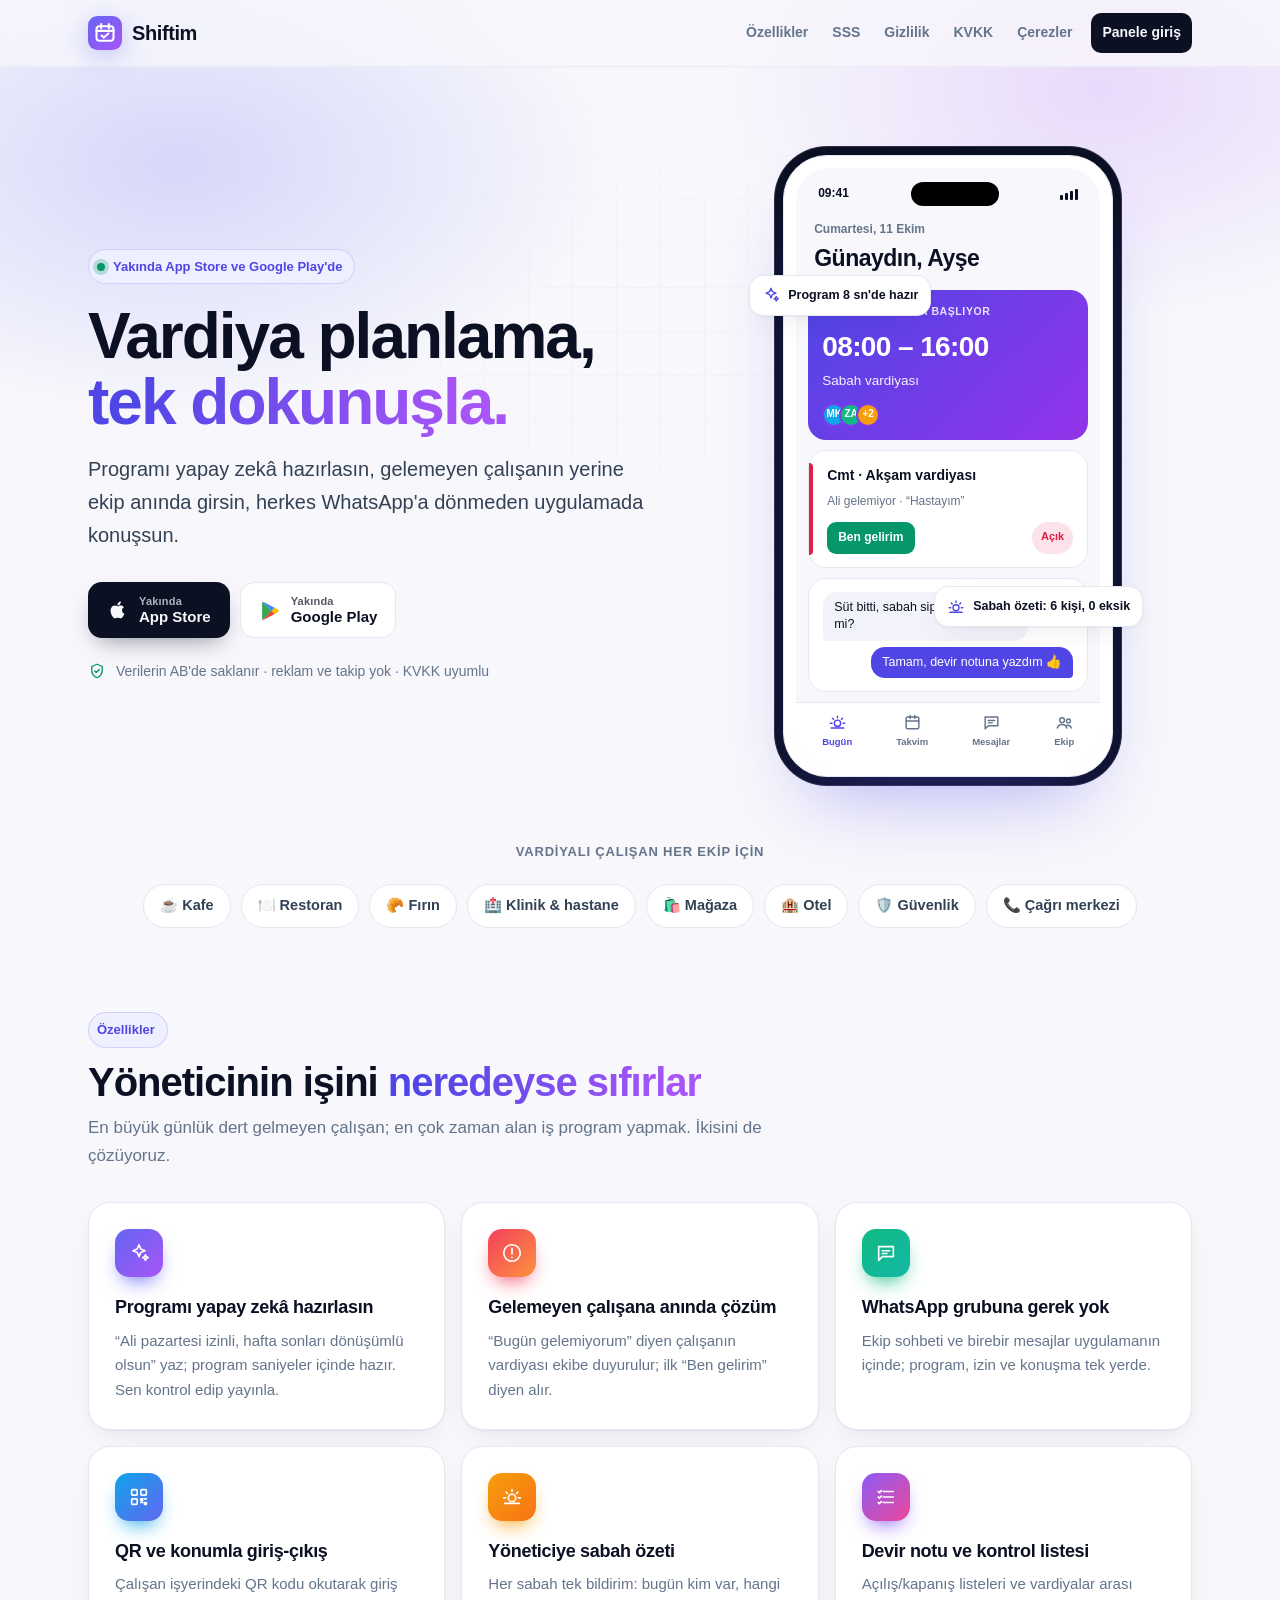
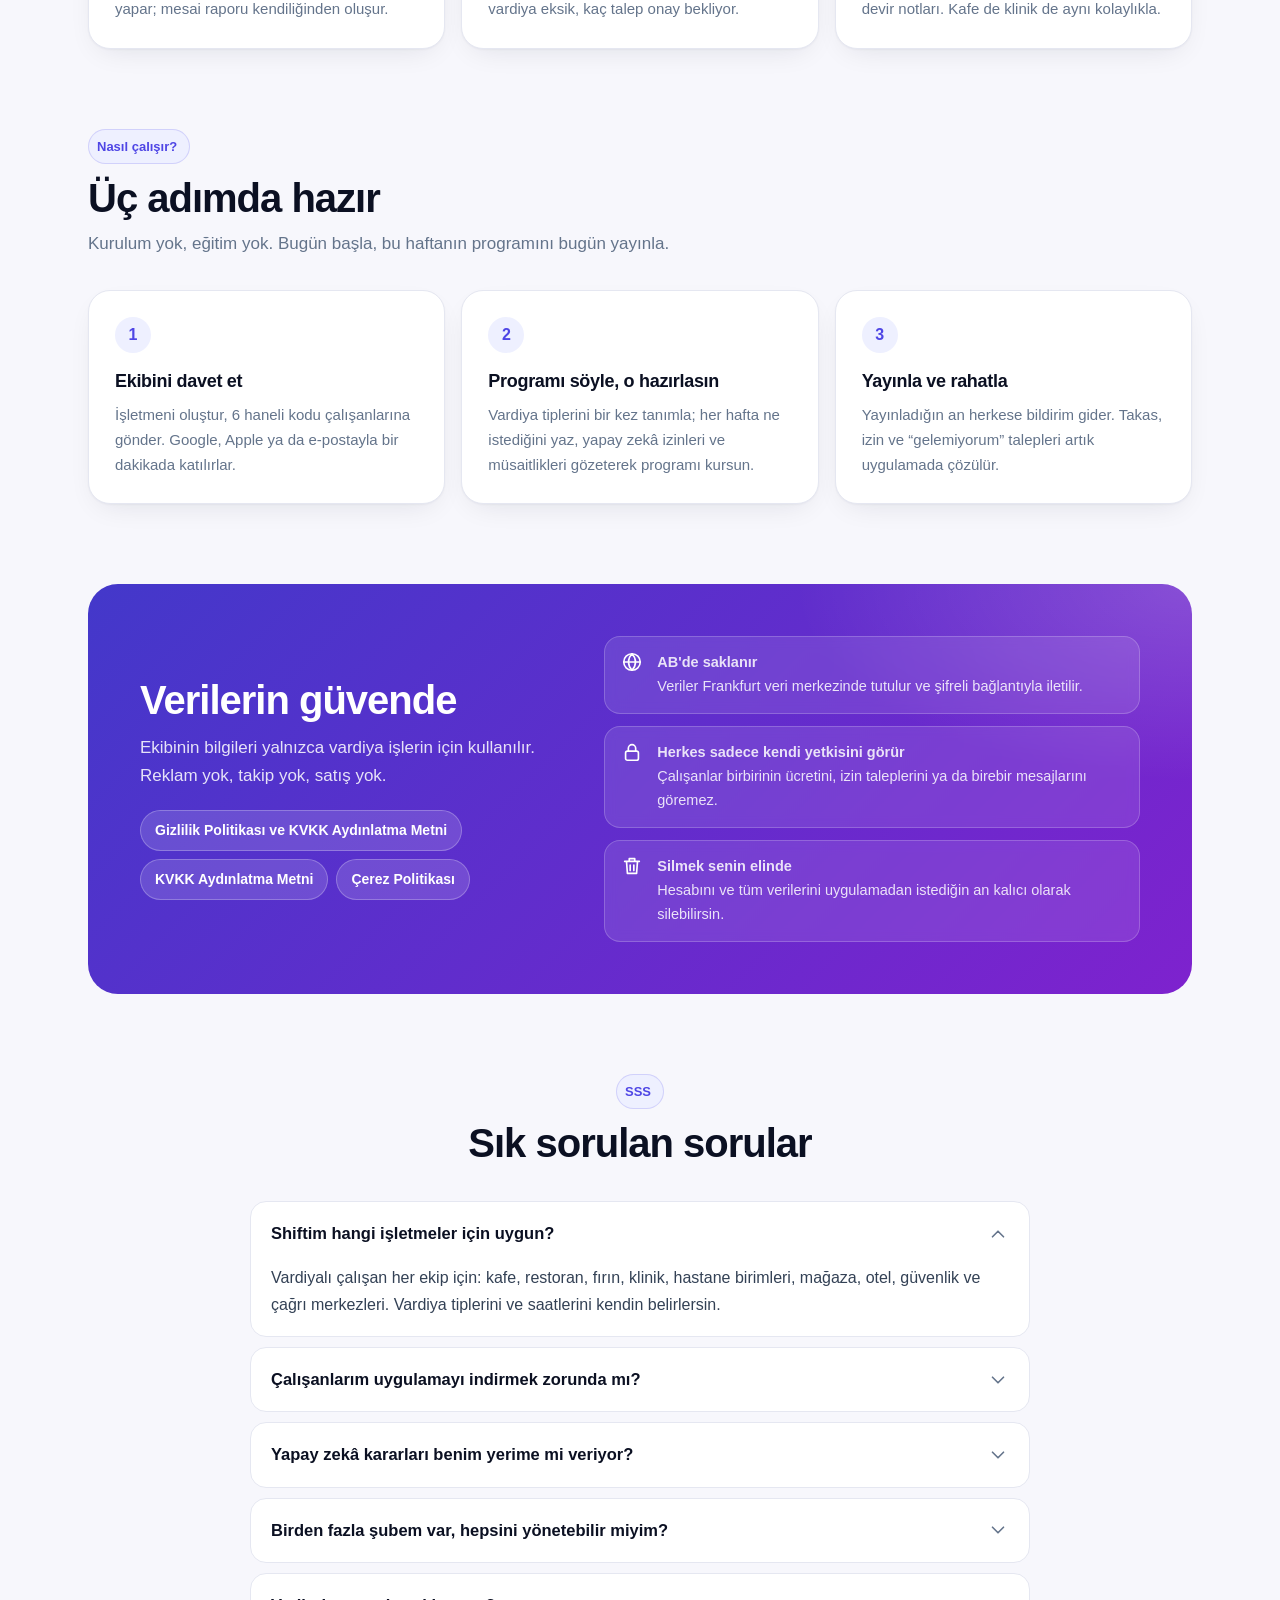
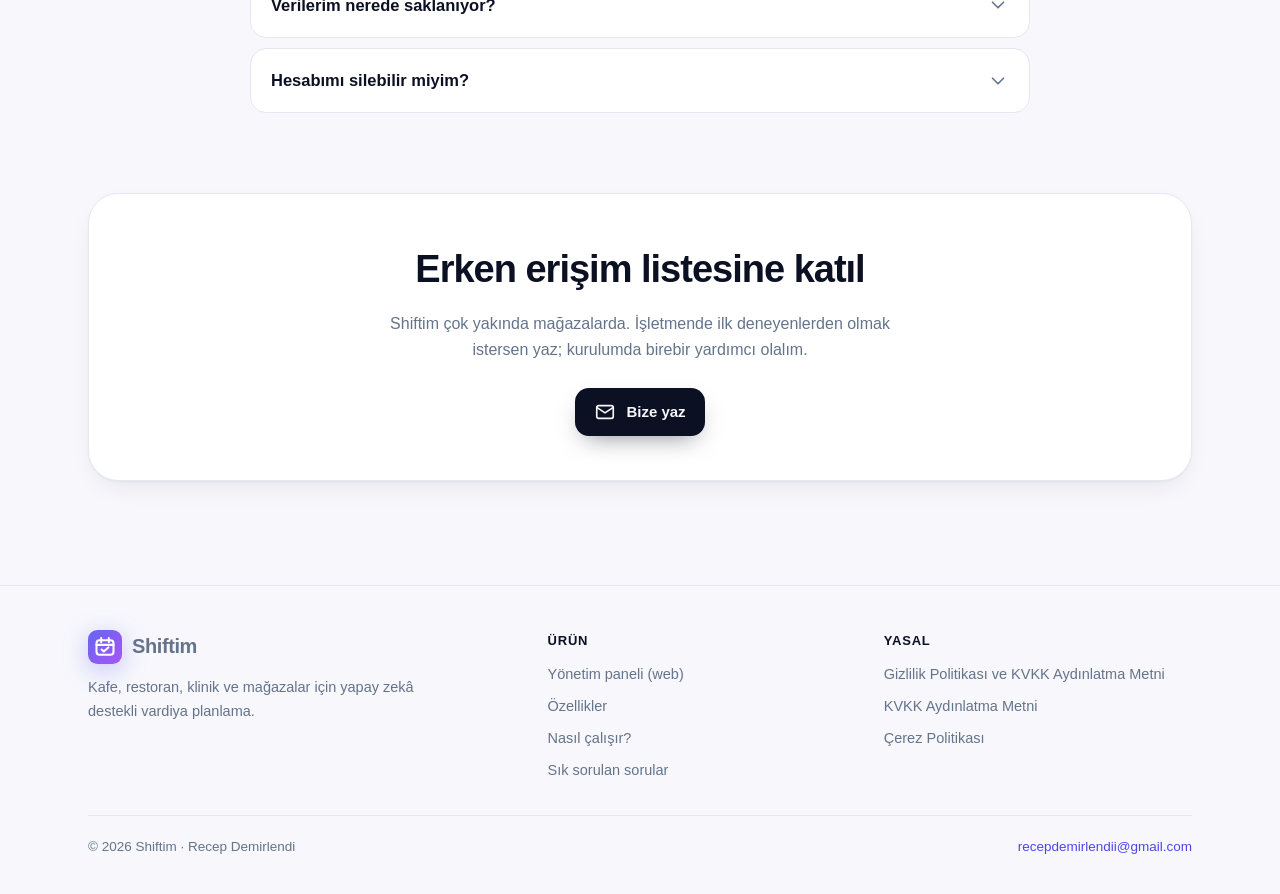
==== commit 56bf06dc: "Yonetim paneli (web) /app altinda yayinda; menude Panele giris Co-Authored-By: Claude Opus 5.5 <nore" ====
--- a/index.html
+++ b/index.html
@@ -12,7 +12,8 @@
 <a class="brand" href="./" aria-label="Shiftim ana sayfa"><svg class="logo-mark" viewBox="0 0 40 40" aria-hidden="true"><defs><linearGradient id="lg" x1="0" y1="0" x2="1" y2="1"><stop offset="0" stop-color="#6366F1"/><stop offset="1" stop-color="#A855F7"/></linearGradient></defs><rect width="40" height="40" rx="11" fill="url(#lg)"/><rect x="10" y="12" width="20" height="17" rx="3.5" fill="none" stroke="#fff" stroke-width="2.4"/><path d="M10 17.5h20M15.5 9.5v5M24.5 9.5v5" stroke="#fff" stroke-width="2.4" stroke-linecap="round"/><path d="m16 23 2.6 2.4L24 20.5" fill="none" stroke="#fff" stroke-width="2.4" stroke-linecap="round" stroke-linejoin="round"/></svg><span>Shiftim</span></a>
 <nav class="links" aria-label="Ana menü">
 <a class="hide-sm" href="./#ozellikler">Özellikler</a><a class="hide-sm" href="./#sss">SSS</a>
-<a href="gizlilik.html">Gizlilik</a><a href="kvkk.html">KVKK</a><a href="cerez.html">Çerezler</a>
+<a class="hide-sm" href="gizlilik.html">Gizlilik</a><a class="hide-sm" href="kvkk.html">KVKK</a><a class="hide-sm" href="cerez.html">Çerezler</a>
+<a class="pill" href="app/">Panele giriş</a>
 </nav></div></header>
 <main><div class="hero-bg"><div class="wrap">
 <section class="hero">
@@ -80,7 +81,7 @@
 <footer class="bottom"><div class="wrap">
 <div class="fgrid">
 <div class="fbrand"><a class="brand" href="./"><svg class="logo-mark" viewBox="0 0 40 40" aria-hidden="true"><defs><linearGradient id="lg" x1="0" y1="0" x2="1" y2="1"><stop offset="0" stop-color="#6366F1"/><stop offset="1" stop-color="#A855F7"/></linearGradient></defs><rect width="40" height="40" rx="11" fill="url(#lg)"/><rect x="10" y="12" width="20" height="17" rx="3.5" fill="none" stroke="#fff" stroke-width="2.4"/><path d="M10 17.5h20M15.5 9.5v5M24.5 9.5v5" stroke="#fff" stroke-width="2.4" stroke-linecap="round"/><path d="m16 23 2.6 2.4L24 20.5" fill="none" stroke="#fff" stroke-width="2.4" stroke-linecap="round" stroke-linejoin="round"/></svg><span>Shiftim</span></a><p>Kafe, restoran, klinik ve mağazalar için yapay zekâ destekli vardiya planlama.</p></div>
-<div><h4>Ürün</h4><ul><li><a href="./#ozellikler">Özellikler</a></li><li><a href="./#nasil">Nasıl çalışır?</a></li><li><a href="./#sss">Sık sorulan sorular</a></li></ul></div>
+<div><h4>Ürün</h4><ul><li><a href="app/">Yönetim paneli (web)</a></li><li><a href="./#ozellikler">Özellikler</a></li><li><a href="./#nasil">Nasıl çalışır?</a></li><li><a href="./#sss">Sık sorulan sorular</a></li></ul></div>
 <div><h4>Yasal</h4><ul><li><a href="gizlilik.html">Gizlilik Politikası ve KVKK Aydınlatma Metni</a></li><li><a href="kvkk.html">KVKK Aydınlatma Metni</a></li><li><a href="cerez.html">Çerez Politikası</a></li></ul></div>
 </div>
 <div class="fbase"><span>© 2026 Shiftim · Recep Demirlendi</span><span><a href="mailto:recepdemirlendii@gmail.com">recepdemirlendii@gmail.com</a></span></div>
--- a/style.css
+++ b/style.css
@@ -56,7 +56,7 @@
 .p-row{display:flex;gap:8px;margin-top:9px}.p-btn{background:#059669;color:#fff;font-size:12px;font-weight:700;padding:6px 11px;border-radius:9px}.p-tag{font-size:11px;font-weight:700;color:var(--danger);background:color-mix(in srgb,var(--danger) 12%,transparent);padding:5px 9px;border-radius:999px;margin-left:auto}
 .p-chat{display:flex;flex-direction:column;gap:6px}.bub{font-size:12.5px;padding:7px 11px;border-radius:14px;max-width:82%;line-height:1.4}.bub.in{background:var(--surface-2);align-self:flex-start;border-bottom-left-radius:4px}.bub.out{background:var(--brand);color:#fff;align-self:flex-end;border-bottom-right-radius:4px}
 .tabbar{display:flex;justify-content:space-around;padding:10px 4px 14px;margin:6px -12px 0;background:var(--surface);border-top:1px solid var(--border);color:var(--muted)}.tabbar span{display:flex;flex-direction:column;align-items:center;gap:2px;font-size:9.5px;font-weight:700}.tabbar span.on{color:var(--brand)}.tabbar .ico{width:19px;height:19px}
-.float-chip{position:absolute;display:flex;align-items:center;gap:8px;background:var(--surface);border:1px solid var(--border);box-shadow:var(--shadow);padding:9px 12px;border-radius:14px;font-size:12.5px;font-weight:700;white-space:nowrap}
+.float-chip{position:absolute;z-index:2;display:flex;align-items:center;gap:8px;background:var(--surface);border:1px solid var(--border);box-shadow:var(--shadow);padding:9px 12px;border-radius:14px;font-size:12.5px;font-weight:700;white-space:nowrap}
 .float-chip .ico{width:18px;height:18px;color:var(--brand)}
 .float-chip.a{left:-34px;top:120px}.float-chip.b{right:-30px;bottom:150px}
 @media(max-width:480px){.float-chip{display:none}}
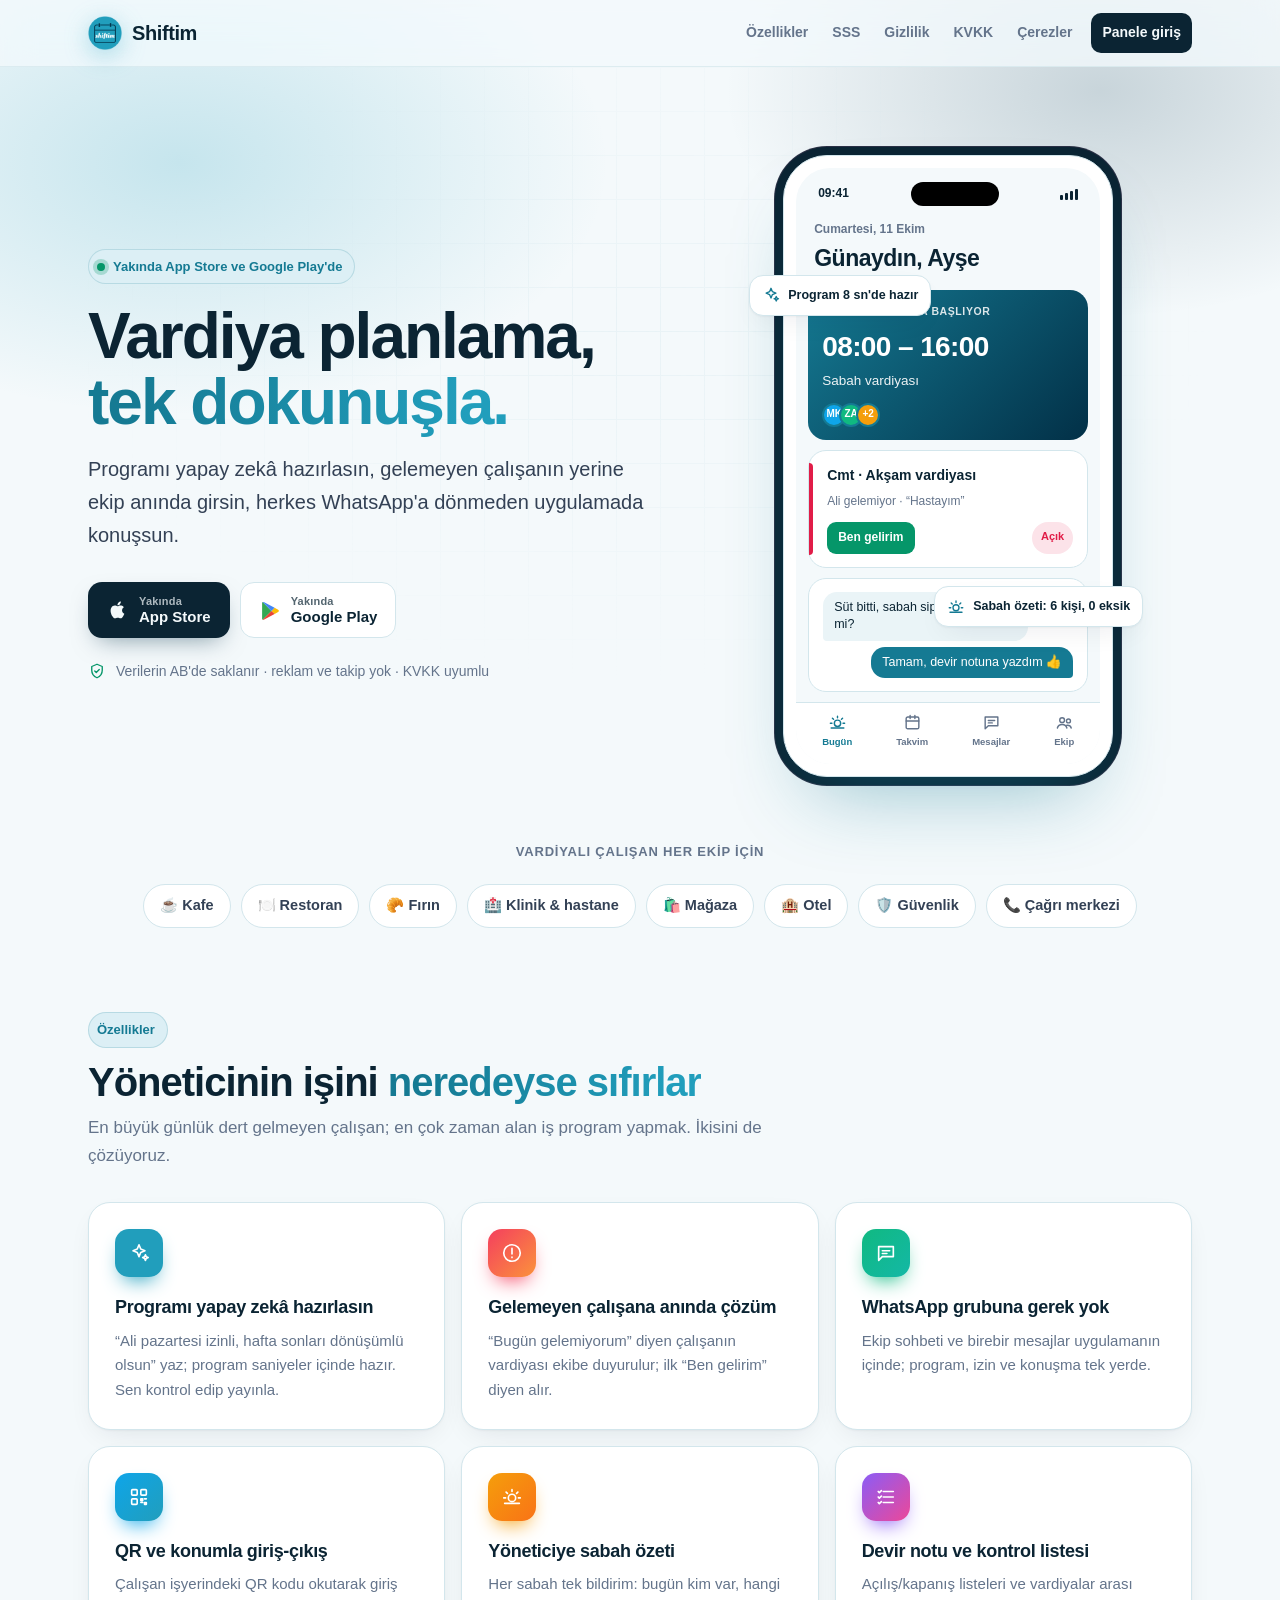
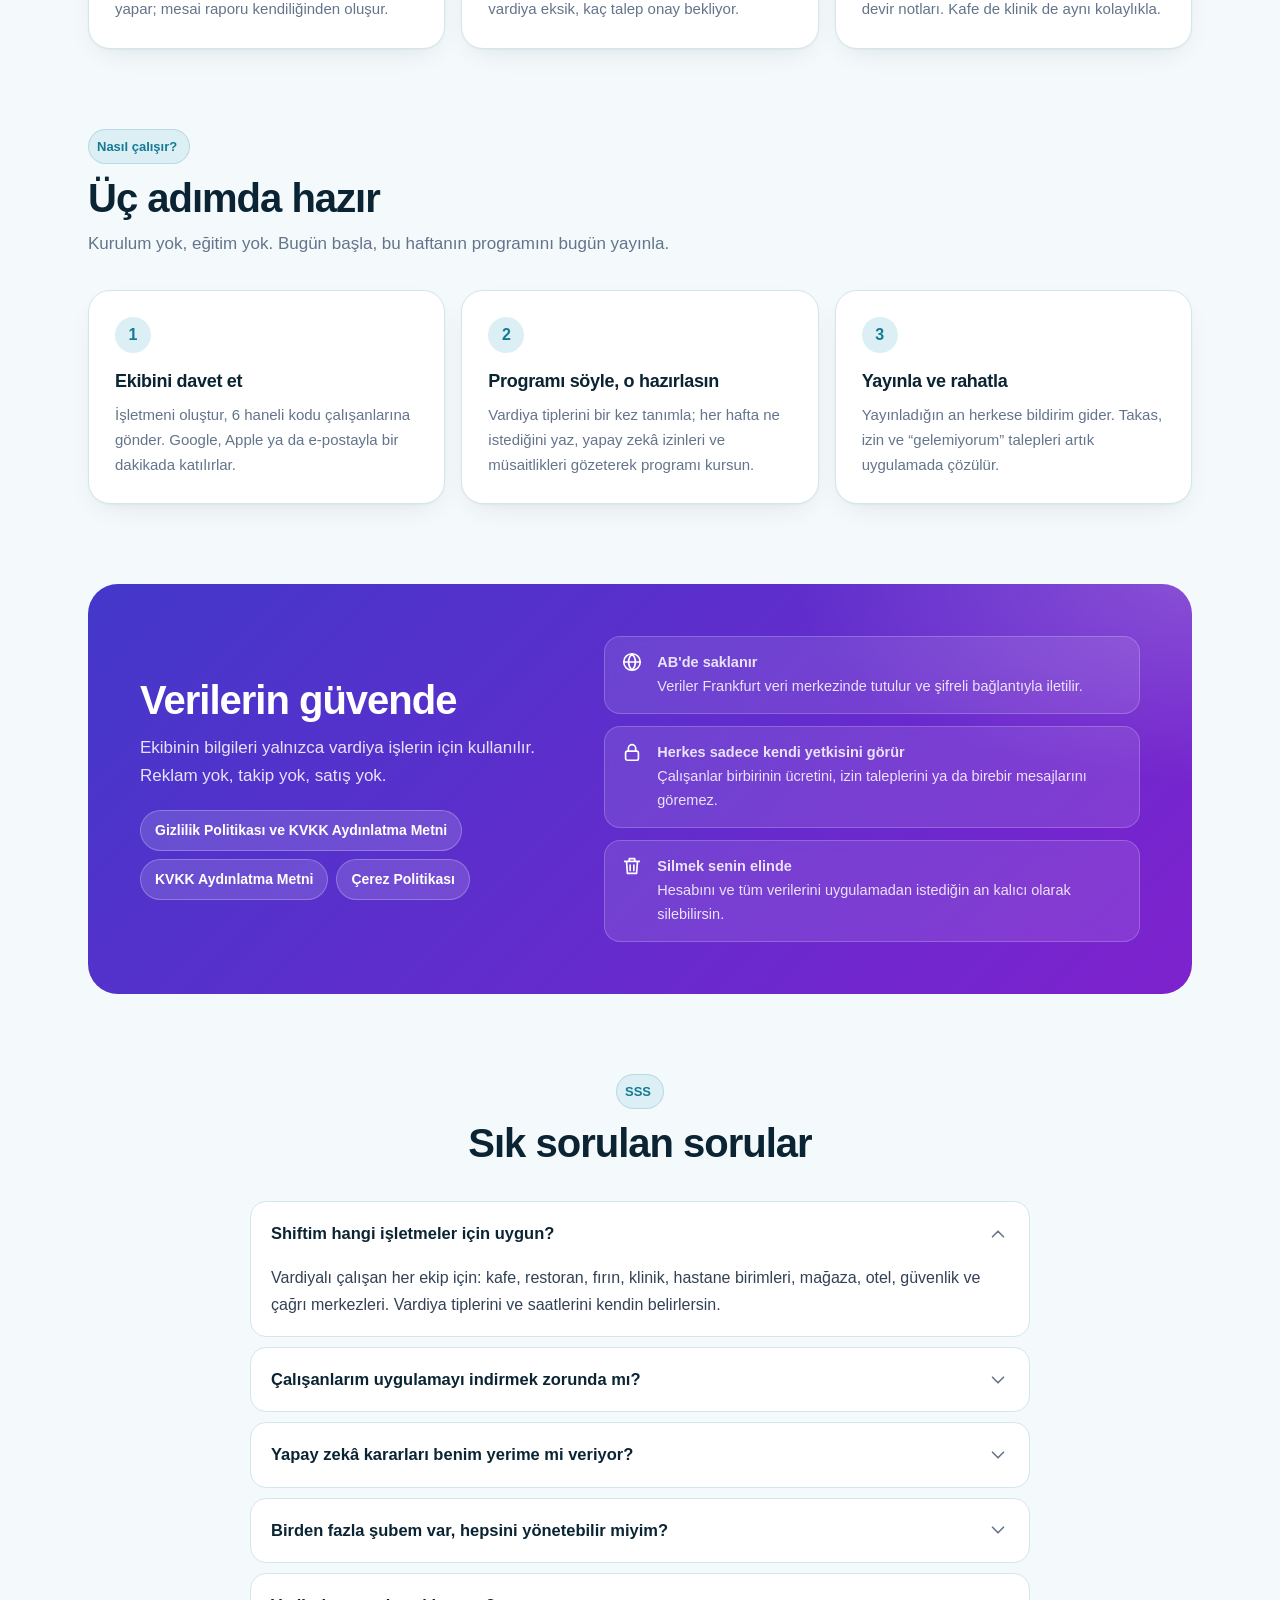
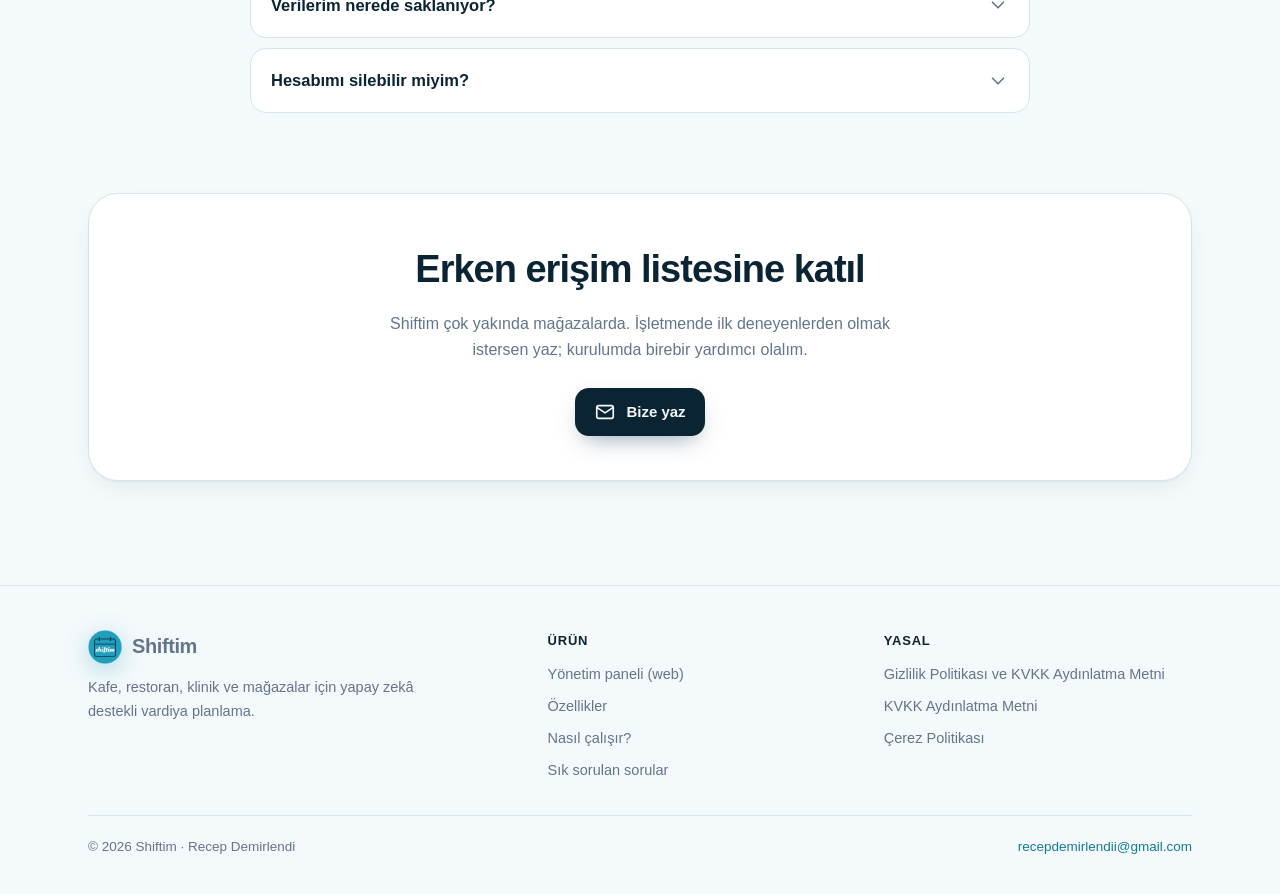
==== commit d73f5aed: "Site: Shiftim logosu ve turkuaz-lacivert renkler Co-Authored-By: Claude Opus 5.5 <noreply@anthropic." ====
--- a/index.html
+++ b/index.html
@@ -3,13 +3,13 @@
 <meta charset="utf-8"><meta name="viewport" content="width=device-width, initial-scale=1">
 <title>Shiftim · Vardiya planlama, tek dokunuşla</title>
 <meta name="description" content="Kafe, restoran, klinik ve mağazalar için yapay zekâ destekli vardiya planlama, açık vardiya, ekip sohbeti ve QR ile mesai takibi.">
-<meta name="theme-color" content="#4F46E5">
+<meta name="theme-color" content="#157A93">
 <meta property="og:title" content="Shiftim · Vardiya planlama, tek dokunuşla"><meta property="og:description" content="Kafe, restoran, klinik ve mağazalar için yapay zekâ destekli vardiya planlama, açık vardiya, ekip sohbeti ve QR ile mesai takibi."><meta property="og:type" content="website"><meta property="og:locale" content="tr_TR">
-<link rel="icon" href="favicon.svg" type="image/svg+xml">
+<link rel="icon" href="favicon.svg" type="image/svg+xml"><link rel="icon" href="favicon.png" sizes="48x48" type="image/png"><link rel="apple-touch-icon" href="logo.png">
 <link rel="stylesheet" href="style.css">
 </head><body>
 <header class="top"><div class="wrap">
-<a class="brand" href="./" aria-label="Shiftim ana sayfa"><svg class="logo-mark" viewBox="0 0 40 40" aria-hidden="true"><defs><linearGradient id="lg" x1="0" y1="0" x2="1" y2="1"><stop offset="0" stop-color="#6366F1"/><stop offset="1" stop-color="#A855F7"/></linearGradient></defs><rect width="40" height="40" rx="11" fill="url(#lg)"/><rect x="10" y="12" width="20" height="17" rx="3.5" fill="none" stroke="#fff" stroke-width="2.4"/><path d="M10 17.5h20M15.5 9.5v5M24.5 9.5v5" stroke="#fff" stroke-width="2.4" stroke-linecap="round"/><path d="m16 23 2.6 2.4L24 20.5" fill="none" stroke="#fff" stroke-width="2.4" stroke-linecap="round" stroke-linejoin="round"/></svg><span>Shiftim</span></a>
+<a class="brand" href="./" aria-label="Shiftim ana sayfa"><img class="logo-mark" src="logo.png" alt="" width="34" height="34"><span>Shiftim</span></a>
 <nav class="links" aria-label="Ana menü">
 <a class="hide-sm" href="./#ozellikler">Özellikler</a><a class="hide-sm" href="./#sss">SSS</a>
 <a class="hide-sm" href="gizlilik.html">Gizlilik</a><a class="hide-sm" href="kvkk.html">KVKK</a><a class="hide-sm" href="cerez.html">Çerezler</a>
@@ -48,7 +48,7 @@
 <div class="wrap">
 <section class="block" id="ozellikler">
 <div class="sec-head"><span class="eyebrow">Özellikler</span><h2>Yöneticinin işini <span class="grad">neredeyse sıfırlar</span></h2><p>En büyük günlük dert gelmeyen çalışan; en çok zaman alan iş program yapmak. İkisini de çözüyoruz.</p></div>
-<div class="grid three"><div class="card feature"><div class="ibox" style="--c1:#6366F1;--c2:#A855F7"><svg class="ico" viewBox="0 0 24 24" fill="none" stroke="currentColor" stroke-width="1.8" stroke-linecap="round" stroke-linejoin="round" aria-hidden="true"><path d="M12 3l1.9 4.6L18.5 9.5l-4.6 1.9L12 16l-1.9-4.6L5.5 9.5l4.6-1.9z"/><path d="M19 14l.9 2.1L22 17l-2.1.9L19 20l-.9-2.1L16 17l2.1-.9z"/></svg></div><h3>Programı yapay zekâ hazırlasın</h3><p>“Ali pazartesi izinli, hafta sonları dönüşümlü olsun” yaz; program saniyeler içinde hazır. Sen kontrol edip yayınla.</p></div><div class="card feature"><div class="ibox" style="--c1:#F43F5E;--c2:#FB923C"><svg class="ico" viewBox="0 0 24 24" fill="none" stroke="currentColor" stroke-width="1.8" stroke-linecap="round" stroke-linejoin="round" aria-hidden="true"><circle cx="12" cy="12" r="9"/><path d="M12 7v6M12 16.5v.5"/></svg></div><h3>Gelemeyen çalışana anında çözüm</h3><p>“Bugün gelemiyorum” diyen çalışanın vardiyası ekibe duyurulur; ilk “Ben gelirim” diyen alır.</p></div><div class="card feature"><div class="ibox" style="--c1:#10B981;--c2:#14B8A6"><svg class="ico" viewBox="0 0 24 24" fill="none" stroke="currentColor" stroke-width="1.8" stroke-linecap="round" stroke-linejoin="round" aria-hidden="true"><path d="M4 5h16v11H8l-4 4z"/><path d="M8 9.5h8M8 12.5h5"/></svg></div><h3>WhatsApp grubuna gerek yok</h3><p>Ekip sohbeti ve birebir mesajlar uygulamanın içinde; program, izin ve konuşma tek yerde.</p></div><div class="card feature"><div class="ibox" style="--c1:#0EA5E9;--c2:#6366F1"><svg class="ico" viewBox="0 0 24 24" fill="none" stroke="currentColor" stroke-width="1.8" stroke-linecap="round" stroke-linejoin="round" aria-hidden="true"><rect x="4" y="4" width="6" height="6" rx="1"/><rect x="14" y="4" width="6" height="6" rx="1"/><rect x="4" y="14" width="6" height="6" rx="1"/><path d="M14 14h2v2h-2zM18 18h2v2h-2zM14 18h2M18 14h2"/></svg></div><h3>QR ve konumla giriş-çıkış</h3><p>Çalışan işyerindeki QR kodu okutarak giriş yapar; mesai raporu kendiliğinden oluşur.</p></div><div class="card feature"><div class="ibox" style="--c1:#F59E0B;--c2:#F97316"><svg class="ico" viewBox="0 0 24 24" fill="none" stroke="currentColor" stroke-width="1.8" stroke-linecap="round" stroke-linejoin="round" aria-hidden="true"><circle cx="12" cy="13" r="4"/><path d="M12 4v2M5.6 6.6l1.4 1.4M18.4 6.6 17 8M3 13h2M19 13h2M4 19h16"/></svg></div><h3>Yöneticiye sabah özeti</h3><p>Her sabah tek bildirim: bugün kim var, hangi vardiya eksik, kaç talep onay bekliyor.</p></div><div class="card feature"><div class="ibox" style="--c1:#8B5CF6;--c2:#EC4899"><svg class="ico" viewBox="0 0 24 24" fill="none" stroke="currentColor" stroke-width="1.8" stroke-linecap="round" stroke-linejoin="round" aria-hidden="true"><path d="M9 6h11M9 12h11M9 18h11"/><path d="m3.5 6 1.2 1.2L7 5M3.5 12l1.2 1.2L7 11M3.5 18l1.2 1.2L7 17"/></svg></div><h3>Devir notu ve kontrol listesi</h3><p>Açılış/kapanış listeleri ve vardiyalar arası devir notları. Kafe de klinik de aynı kolaylıkla.</p></div></div>
+<div class="grid three"><div class="card feature"><div class="ibox" style="--c1:#219EBC;--c2:#219EBC"><svg class="ico" viewBox="0 0 24 24" fill="none" stroke="currentColor" stroke-width="1.8" stroke-linecap="round" stroke-linejoin="round" aria-hidden="true"><path d="M12 3l1.9 4.6L18.5 9.5l-4.6 1.9L12 16l-1.9-4.6L5.5 9.5l4.6-1.9z"/><path d="M19 14l.9 2.1L22 17l-2.1.9L19 20l-.9-2.1L16 17l2.1-.9z"/></svg></div><h3>Programı yapay zekâ hazırlasın</h3><p>“Ali pazartesi izinli, hafta sonları dönüşümlü olsun” yaz; program saniyeler içinde hazır. Sen kontrol edip yayınla.</p></div><div class="card feature"><div class="ibox" style="--c1:#F43F5E;--c2:#FB923C"><svg class="ico" viewBox="0 0 24 24" fill="none" stroke="currentColor" stroke-width="1.8" stroke-linecap="round" stroke-linejoin="round" aria-hidden="true"><circle cx="12" cy="12" r="9"/><path d="M12 7v6M12 16.5v.5"/></svg></div><h3>Gelemeyen çalışana anında çözüm</h3><p>“Bugün gelemiyorum” diyen çalışanın vardiyası ekibe duyurulur; ilk “Ben gelirim” diyen alır.</p></div><div class="card feature"><div class="ibox" style="--c1:#10B981;--c2:#14B8A6"><svg class="ico" viewBox="0 0 24 24" fill="none" stroke="currentColor" stroke-width="1.8" stroke-linecap="round" stroke-linejoin="round" aria-hidden="true"><path d="M4 5h16v11H8l-4 4z"/><path d="M8 9.5h8M8 12.5h5"/></svg></div><h3>WhatsApp grubuna gerek yok</h3><p>Ekip sohbeti ve birebir mesajlar uygulamanın içinde; program, izin ve konuşma tek yerde.</p></div><div class="card feature"><div class="ibox" style="--c1:#0EA5E9;--c2:#219EBC"><svg class="ico" viewBox="0 0 24 24" fill="none" stroke="currentColor" stroke-width="1.8" stroke-linecap="round" stroke-linejoin="round" aria-hidden="true"><rect x="4" y="4" width="6" height="6" rx="1"/><rect x="14" y="4" width="6" height="6" rx="1"/><rect x="4" y="14" width="6" height="6" rx="1"/><path d="M14 14h2v2h-2zM18 18h2v2h-2zM14 18h2M18 14h2"/></svg></div><h3>QR ve konumla giriş-çıkış</h3><p>Çalışan işyerindeki QR kodu okutarak giriş yapar; mesai raporu kendiliğinden oluşur.</p></div><div class="card feature"><div class="ibox" style="--c1:#F59E0B;--c2:#F97316"><svg class="ico" viewBox="0 0 24 24" fill="none" stroke="currentColor" stroke-width="1.8" stroke-linecap="round" stroke-linejoin="round" aria-hidden="true"><circle cx="12" cy="13" r="4"/><path d="M12 4v2M5.6 6.6l1.4 1.4M18.4 6.6 17 8M3 13h2M19 13h2M4 19h16"/></svg></div><h3>Yöneticiye sabah özeti</h3><p>Her sabah tek bildirim: bugün kim var, hangi vardiya eksik, kaç talep onay bekliyor.</p></div><div class="card feature"><div class="ibox" style="--c1:#8B5CF6;--c2:#EC4899"><svg class="ico" viewBox="0 0 24 24" fill="none" stroke="currentColor" stroke-width="1.8" stroke-linecap="round" stroke-linejoin="round" aria-hidden="true"><path d="M9 6h11M9 12h11M9 18h11"/><path d="m3.5 6 1.2 1.2L7 5M3.5 12l1.2 1.2L7 11M3.5 18l1.2 1.2L7 17"/></svg></div><h3>Devir notu ve kontrol listesi</h3><p>Açılış/kapanış listeleri ve vardiyalar arası devir notları. Kafe de klinik de aynı kolaylıkla.</p></div></div>
 </section>
 
 <section class="block" id="nasil" style="padding-top:0">
@@ -80,7 +80,7 @@
 </div></main>
 <footer class="bottom"><div class="wrap">
 <div class="fgrid">
-<div class="fbrand"><a class="brand" href="./"><svg class="logo-mark" viewBox="0 0 40 40" aria-hidden="true"><defs><linearGradient id="lg" x1="0" y1="0" x2="1" y2="1"><stop offset="0" stop-color="#6366F1"/><stop offset="1" stop-color="#A855F7"/></linearGradient></defs><rect width="40" height="40" rx="11" fill="url(#lg)"/><rect x="10" y="12" width="20" height="17" rx="3.5" fill="none" stroke="#fff" stroke-width="2.4"/><path d="M10 17.5h20M15.5 9.5v5M24.5 9.5v5" stroke="#fff" stroke-width="2.4" stroke-linecap="round"/><path d="m16 23 2.6 2.4L24 20.5" fill="none" stroke="#fff" stroke-width="2.4" stroke-linecap="round" stroke-linejoin="round"/></svg><span>Shiftim</span></a><p>Kafe, restoran, klinik ve mağazalar için yapay zekâ destekli vardiya planlama.</p></div>
+<div class="fbrand"><a class="brand" href="./"><img class="logo-mark" src="logo.png" alt="" width="34" height="34"><span>Shiftim</span></a><p>Kafe, restoran, klinik ve mağazalar için yapay zekâ destekli vardiya planlama.</p></div>
 <div><h4>Ürün</h4><ul><li><a href="app/">Yönetim paneli (web)</a></li><li><a href="./#ozellikler">Özellikler</a></li><li><a href="./#nasil">Nasıl çalışır?</a></li><li><a href="./#sss">Sık sorulan sorular</a></li></ul></div>
 <div><h4>Yasal</h4><ul><li><a href="gizlilik.html">Gizlilik Politikası ve KVKK Aydınlatma Metni</a></li><li><a href="kvkk.html">KVKK Aydınlatma Metni</a></li><li><a href="cerez.html">Çerez Politikası</a></li></ul></div>
 </div>
--- a/style.css
+++ b/style.css
@@ -1,5 +1,5 @@
-:root{--brand:#4F46E5;--brand-2:#A855F7;--brand-soft:#EEF0FF;--bg:#F7F7FC;--surface:#FFFFFF;--surface-2:#F2F3FA;--text:#0B1022;--text-2:#334155;--muted:#64748B;--border:#E5E7F1;--danger:#E11D48;--success:#059669;--glow-1:rgba(99,102,241,.22);--glow-2:rgba(168,85,247,.18);--shadow:0 1px 2px rgba(15,23,42,.04),0 10px 30px -12px rgba(15,23,42,.12);--radius:22px;color-scheme:light}
-@media (prefers-color-scheme:dark){:root:not([data-theme="light"]){--brand:#8B87FF;--brand-2:#C084FC;--brand-soft:#22224A;--bg:#090B12;--surface:#121622;--surface-2:#1A1F2E;--text:#F3F5FA;--text-2:#CBD5E1;--muted:#8B95AA;--border:#252B3C;--danger:#FB7185;--success:#34D399;--glow-1:rgba(99,102,241,.28);--glow-2:rgba(168,85,247,.22);--shadow:0 10px 30px -12px rgba(0,0,0,.6);color-scheme:dark}}
+:root{--brand:#157A93;--brand-2:#219EBC;--brand-soft:#DCEFF5;--bg:#F4F9FB;--surface:#FFFFFF;--surface-2:#EAF4F7;--text:#0B2433;--text-2:#334155;--muted:#64748B;--border:#D3E6EC;--danger:#E11D48;--success:#059669;--glow-1:rgba(33,158,188,.22);--glow-2:rgba(2,48,71,.18);--shadow:0 1px 2px rgba(15,23,42,.04),0 10px 30px -12px rgba(15,23,42,.12);--radius:22px;color-scheme:light}
+@media (prefers-color-scheme:dark){:root:not([data-theme="light"]){--brand:#5CC8E0;--brand-2:#219EBC;--brand-soft:#173A4C;--bg:#0B1A22;--surface:#12262F;--surface-2:#18313C;--text:#F3F5FA;--text-2:#CBD5E1;--muted:#8B95AA;--border:#24414D;--danger:#FB7185;--success:#34D399;--glow-1:rgba(33,158,188,.28);--glow-2:rgba(2,48,71,.22);--shadow:0 10px 30px -12px rgba(0,0,0,.6);color-scheme:dark}}
 *{box-sizing:border-box}html{-webkit-text-size-adjust:100%;scroll-behavior:smooth;scroll-padding-top:90px}
 body{margin:0;background:var(--bg);color:var(--text);font:16px/1.65 -apple-system,BlinkMacSystemFont,"SF Pro Text","Segoe UI",Roboto,"Helvetica Neue",Arial,sans-serif;-webkit-font-smoothing:antialiased;overflow-x:clip}
 a{color:var(--brand);text-decoration:none}a:hover{text-decoration:underline;text-underline-offset:3px}
@@ -10,7 +10,7 @@
 header.top{position:sticky;top:0;z-index:20;background:color-mix(in srgb,var(--bg) 78%,transparent);backdrop-filter:saturate(1.8) blur(16px);-webkit-backdrop-filter:saturate(1.8) blur(16px);border-bottom:1px solid color-mix(in srgb,var(--border) 70%,transparent)}
 header.top .wrap{display:flex;align-items:center;justify-content:space-between;height:66px;gap:12px}
 .brand{display:flex;align-items:center;gap:10px;color:var(--text);font-weight:800;font-size:20px;letter-spacing:-.4px}.brand:hover{text-decoration:none}
-.logo-mark{width:34px;height:34px;flex:none;filter:drop-shadow(0 6px 12px rgba(99,102,241,.35))}
+.logo-mark{width:34px;height:34px;flex:none;filter:drop-shadow(0 6px 12px rgba(33,158,188,.35))}
 nav.links{display:flex;gap:2px;align-items:center}
 nav.links a{color:var(--muted);font-weight:600;font-size:14px;padding:8px 11px;border-radius:10px}nav.links a:hover,nav.links a[aria-current]{color:var(--text);background:var(--surface-2);text-decoration:none}
 nav.links a.pill{background:var(--text);color:var(--bg);margin-left:6px}nav.links a.pill:hover{opacity:.9;background:var(--text);color:var(--bg)}
@@ -21,7 +21,7 @@
 .grad{background:linear-gradient(95deg,var(--brand) 10%,var(--brand-2) 90%);-webkit-background-clip:text;background-clip:text;color:transparent}
 .btn{display:inline-flex;align-items:center;gap:10px;font-weight:700;font-size:15px;padding:12px 18px;border-radius:14px;border:1px solid transparent;line-height:1.15;transition:transform .15s ease,box-shadow .15s ease}
 .btn:hover{text-decoration:none;transform:translateY(-1px)}
-.btn.dark{background:var(--text);color:var(--bg);box-shadow:0 10px 24px -10px rgba(11,16,34,.5)}.btn.ghost{background:var(--surface);color:var(--text);border-color:var(--border)}
+.btn.dark{background:var(--text);color:var(--bg);box-shadow:0 10px 24px -10px rgba(2,48,71,.5)}.btn.ghost{background:var(--surface);color:var(--text);border-color:var(--border)}
 .btn small{display:block;font-weight:600;font-size:11px;opacity:.7;letter-spacing:.2px}
 .btn svg.store{width:22px;height:22px}
 section.block{padding:56px 0}@media(min-width:900px){section.block{padding:80px 0}}
@@ -40,7 +40,7 @@
 .hero-note .ico{width:18px;height:18px;color:var(--success)}
 /* Telefon */
 .phone-wrap{justify-self:center;position:relative;width:min(330px,100%)}
-.phone{position:relative;background:var(--surface);border:1px solid var(--border);border-radius:44px;padding:12px;box-shadow:0 40px 80px -30px rgba(79,70,229,.45),0 0 0 8px #0B1022,0 0 0 9px #2A3045;animation:float 7s ease-in-out infinite}
+.phone{position:relative;background:var(--surface);border:1px solid var(--border);border-radius:44px;padding:12px;box-shadow:0 40px 80px -30px rgba(21,122,147,.45),0 0 0 8px #0B2433,0 0 0 9px #2A3045;animation:float 7s ease-in-out infinite}
 @keyframes float{0%,100%{transform:translateY(0)}50%{transform:translateY(-10px)}}
 @media (prefers-reduced-motion:reduce){.phone{animation:none}}
 .screen{background:var(--bg);border-radius:34px;overflow:hidden;padding:10px 12px 0}
@@ -49,8 +49,8 @@
 .status .bars{display:flex;gap:2px;align-items:flex-end}.status .bars i{display:block;width:3px;background:var(--text);border-radius:1px}
 .p-greet{font-size:12px;color:var(--muted);font-weight:600;margin:4px 6px 0}.p-title{font-size:23px;font-weight:850;margin:0 6px 12px;letter-spacing:-.5px}
 .p-card{border-radius:18px;padding:13px 14px;margin-bottom:10px;background:var(--surface);border:1px solid var(--border)}
-.p-shift{background:linear-gradient(135deg,#4F46E5,#9333EA);color:#fff;border:0}.p-shift .t{font-size:10.5px;font-weight:700;opacity:.85;text-transform:uppercase;letter-spacing:.6px}.p-shift .h{font-size:28px;font-weight:850;letter-spacing:-.6px;margin:4px 0 0}.p-shift .s{font-size:13.5px;opacity:.92}
-.p-shift .who{display:flex;margin-top:10px}.p-shift .who i{width:24px;height:24px;border-radius:50%;border:2px solid #7C3AED;margin-right:-7px;display:grid;place-items:center;font-size:10px;font-style:normal;font-weight:800}
+.p-shift{background:linear-gradient(135deg,#157A93,#023047);color:#fff;border:0}.p-shift .t{font-size:10.5px;font-weight:700;opacity:.85;text-transform:uppercase;letter-spacing:.6px}.p-shift .h{font-size:28px;font-weight:850;letter-spacing:-.6px;margin:4px 0 0}.p-shift .s{font-size:13.5px;opacity:.92}
+.p-shift .who{display:flex;margin-top:10px}.p-shift .who i{width:24px;height:24px;border-radius:50%;border:2px solid #157A93;margin-right:-7px;display:grid;place-items:center;font-size:10px;font-style:normal;font-weight:800}
 .p-open{position:relative;padding-left:18px}.p-open:before{content:"";position:absolute;left:0;top:12px;bottom:12px;width:4px;border-radius:0 4px 4px 0;background:var(--danger)}
 .p-open b{display:block;font-size:14px}.p-open>span{font-size:12px;color:var(--muted)}
 .p-row{display:flex;gap:8px;margin-top:9px}.p-btn{background:#059669;color:#fff;font-size:12px;font-weight:700;padding:6px 11px;border-radius:9px}.p-tag{font-size:11px;font-weight:700;color:var(--danger);background:color-mix(in srgb,var(--danger) 12%,transparent);padding:5px 9px;border-radius:999px;margin-left:auto}
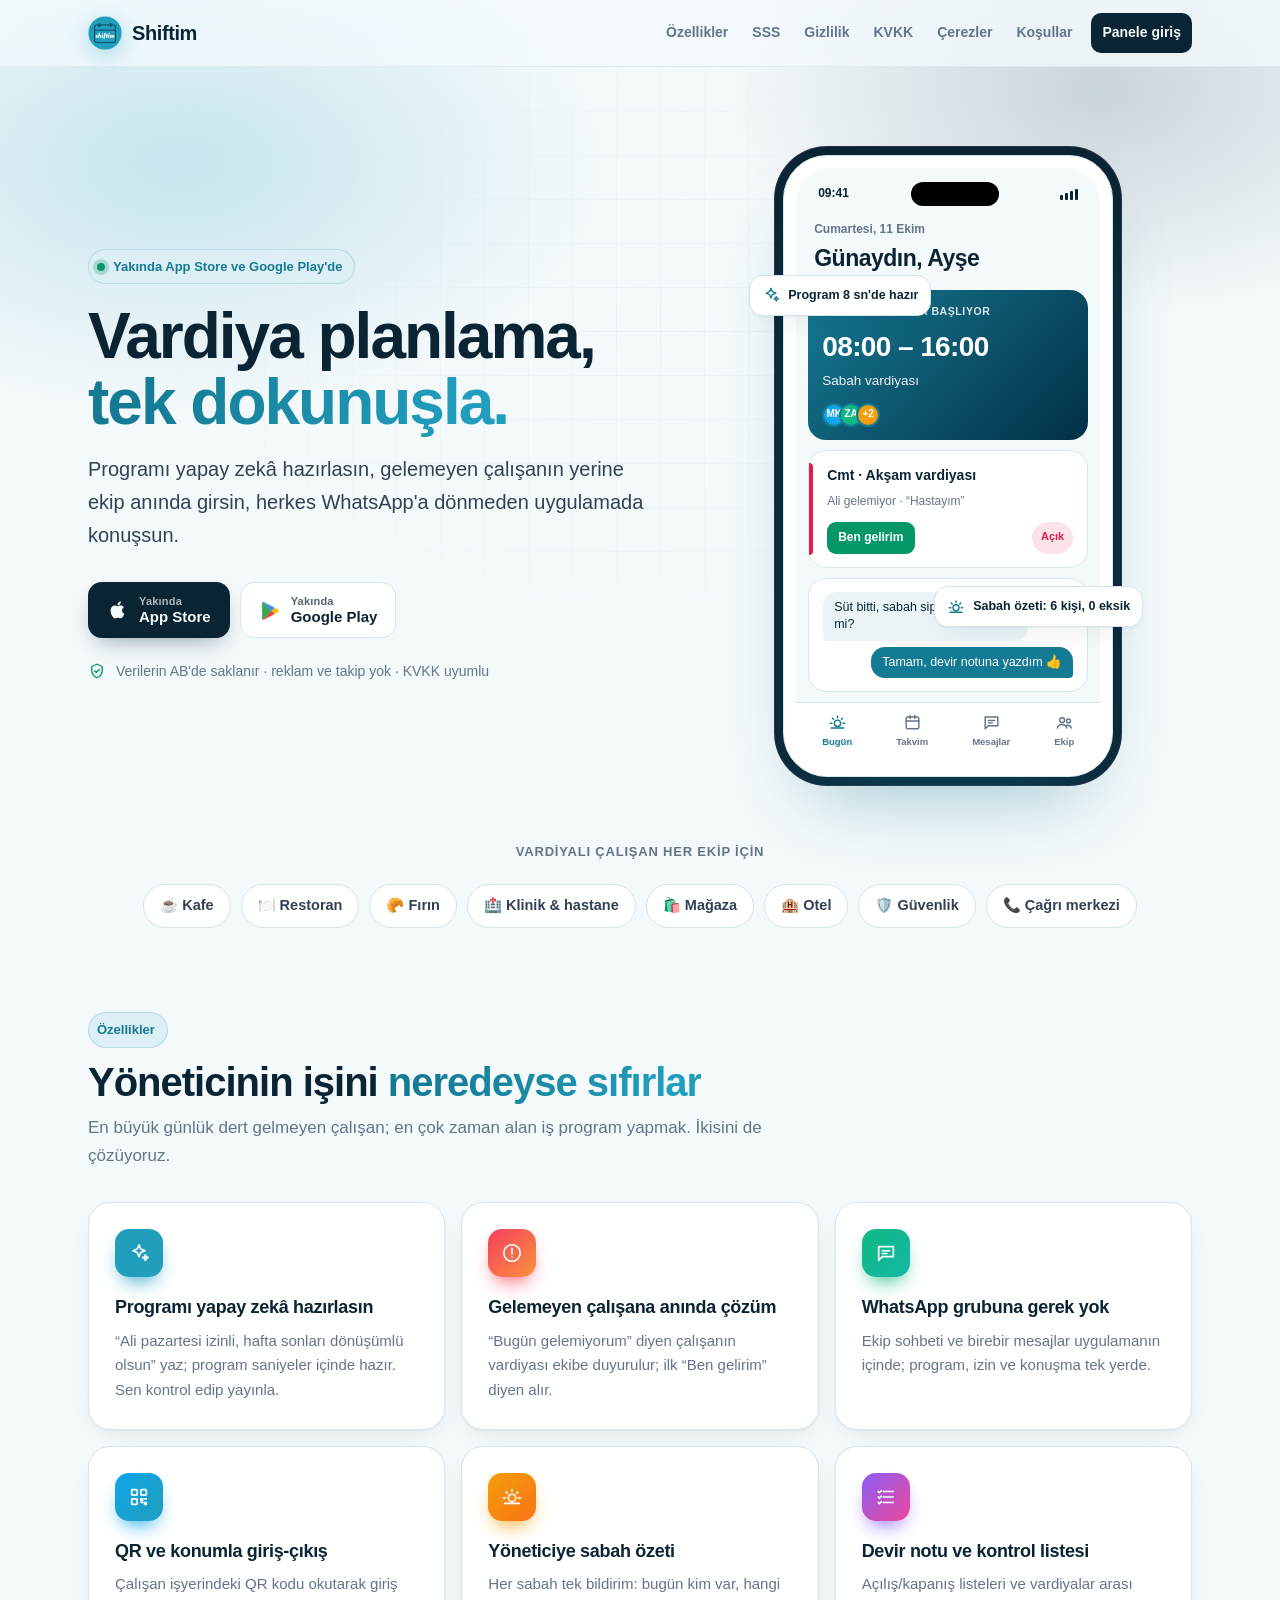
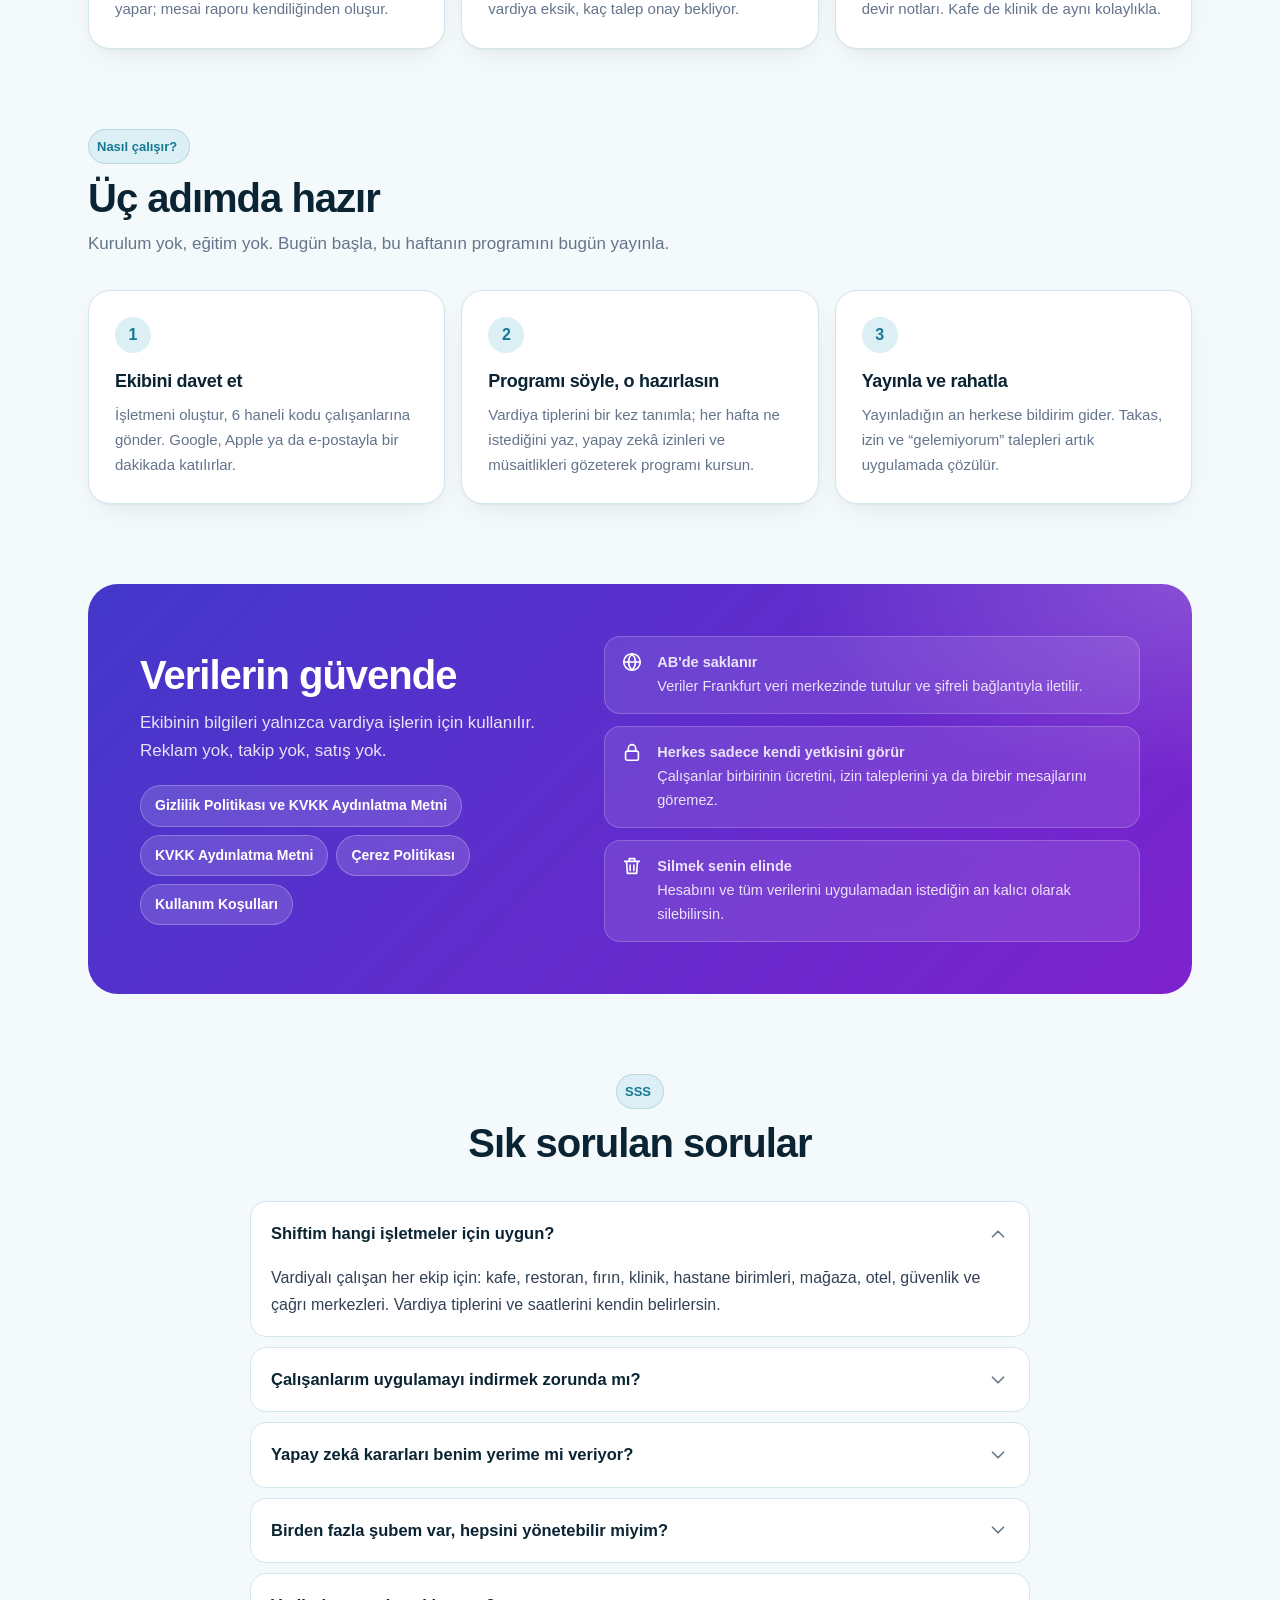
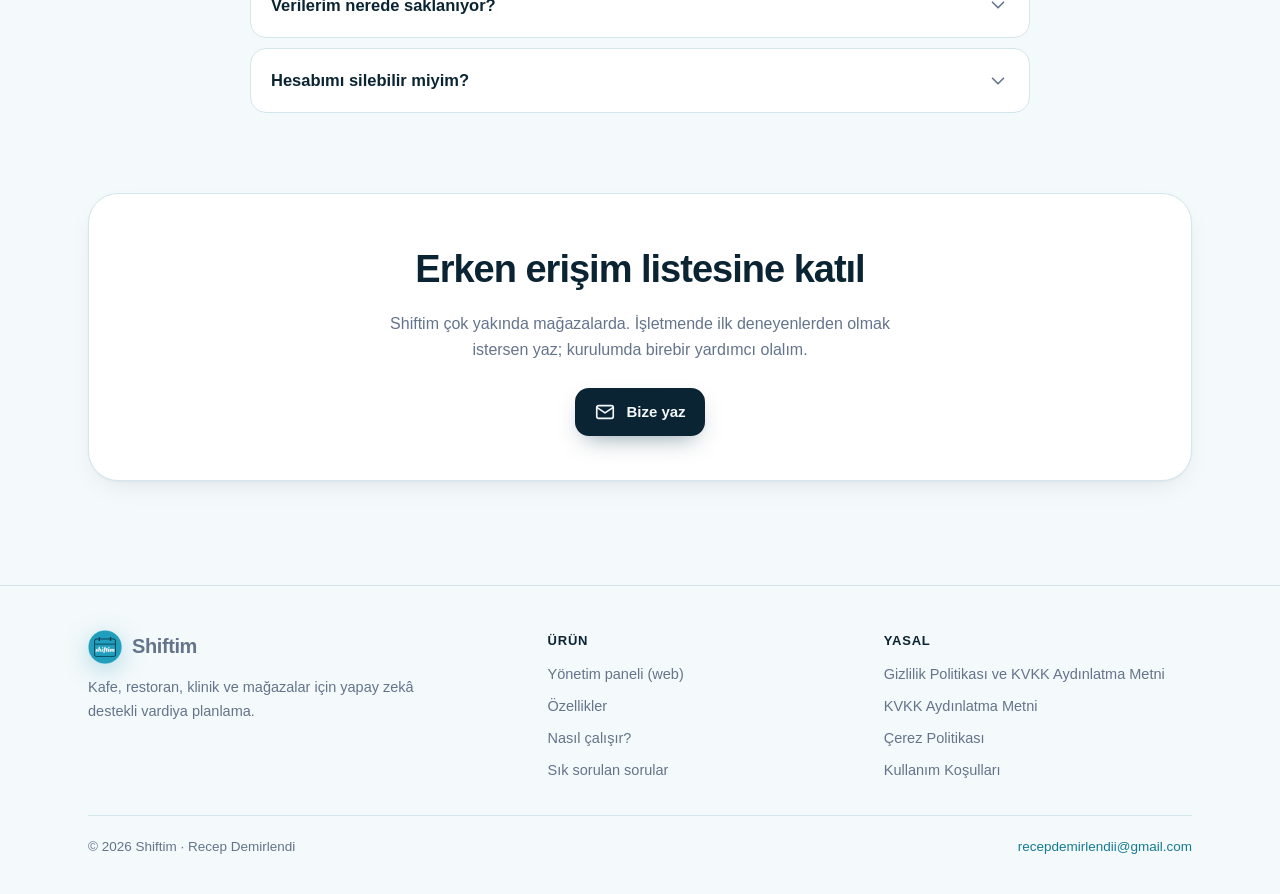
==== commit 1738d2e2: "Kullanım Koşulları sayfası; gizlilik ve KVKK metinleri güncellendi Co-Authored-By: Claude Opus 5.5 <" ====
--- a/index.html
+++ b/index.html
@@ -12,7 +12,7 @@
 <a class="brand" href="./" aria-label="Shiftim ana sayfa"><img class="logo-mark" src="logo.png" alt="" width="34" height="34"><span>Shiftim</span></a>
 <nav class="links" aria-label="Ana menü">
 <a class="hide-sm" href="./#ozellikler">Özellikler</a><a class="hide-sm" href="./#sss">SSS</a>
-<a class="hide-sm" href="gizlilik.html">Gizlilik</a><a class="hide-sm" href="kvkk.html">KVKK</a><a class="hide-sm" href="cerez.html">Çerezler</a>
+<a class="hide-sm" href="gizlilik.html">Gizlilik</a><a class="hide-sm" href="kvkk.html">KVKK</a><a class="hide-sm" href="cerez.html">Çerezler</a><a class="hide-sm" href="kosullar.html">Koşullar</a>
 <a class="pill" href="app/">Panele giriş</a>
 </nav></div></header>
 <main><div class="hero-bg"><div class="wrap">
@@ -59,7 +59,7 @@
 <section class="block" style="padding-top:0">
 <div class="trust">
 <div><h2>Verilerin güvende</h2><p>Ekibinin bilgileri yalnızca vardiya işlerin için kullanılır. Reklam yok, takip yok, satış yok.</p>
-<div class="docs"><a href="gizlilik.html">Gizlilik Politikası ve KVKK Aydınlatma Metni</a><a href="kvkk.html">KVKK Aydınlatma Metni</a><a href="cerez.html">Çerez Politikası</a></div></div>
+<div class="docs"><a href="gizlilik.html">Gizlilik Politikası ve KVKK Aydınlatma Metni</a><a href="kvkk.html">KVKK Aydınlatma Metni</a><a href="cerez.html">Çerez Politikası</a><a href="kosullar.html">Kullanım Koşulları</a></div></div>
 <ul>
 <li><svg class="ico" viewBox="0 0 24 24" fill="none" stroke="currentColor" stroke-width="1.8" stroke-linecap="round" stroke-linejoin="round" aria-hidden="true"><circle cx="12" cy="12" r="9"/><path d="M3 12h18M12 3c2.5 2.6 3.8 5.6 3.8 9s-1.3 6.4-3.8 9c-2.5-2.6-3.8-5.6-3.8-9S9.5 5.6 12 3z"/></svg><span><b>AB'de saklanır</b><span>Veriler Frankfurt veri merkezinde tutulur ve şifreli bağlantıyla iletilir.</span></span></li>
 <li><svg class="ico" viewBox="0 0 24 24" fill="none" stroke="currentColor" stroke-width="1.8" stroke-linecap="round" stroke-linejoin="round" aria-hidden="true"><rect x="5" y="11" width="14" height="10" rx="2"/><path d="M8 11V8a4 4 0 0 1 8 0v3"/></svg><span><b>Herkes sadece kendi yetkisini görür</b><span>Çalışanlar birbirinin ücretini, izin taleplerini ya da birebir mesajlarını göremez.</span></span></li>
@@ -82,7 +82,7 @@
 <div class="fgrid">
 <div class="fbrand"><a class="brand" href="./"><img class="logo-mark" src="logo.png" alt="" width="34" height="34"><span>Shiftim</span></a><p>Kafe, restoran, klinik ve mağazalar için yapay zekâ destekli vardiya planlama.</p></div>
 <div><h4>Ürün</h4><ul><li><a href="app/">Yönetim paneli (web)</a></li><li><a href="./#ozellikler">Özellikler</a></li><li><a href="./#nasil">Nasıl çalışır?</a></li><li><a href="./#sss">Sık sorulan sorular</a></li></ul></div>
-<div><h4>Yasal</h4><ul><li><a href="gizlilik.html">Gizlilik Politikası ve KVKK Aydınlatma Metni</a></li><li><a href="kvkk.html">KVKK Aydınlatma Metni</a></li><li><a href="cerez.html">Çerez Politikası</a></li></ul></div>
+<div><h4>Yasal</h4><ul><li><a href="gizlilik.html">Gizlilik Politikası ve KVKK Aydınlatma Metni</a></li><li><a href="kvkk.html">KVKK Aydınlatma Metni</a></li><li><a href="cerez.html">Çerez Politikası</a></li><li><a href="kosullar.html">Kullanım Koşulları</a></li></ul></div>
 </div>
 <div class="fbase"><span>© 2026 Shiftim · Recep Demirlendi</span><span><a href="mailto:recepdemirlendii@gmail.com">recepdemirlendii@gmail.com</a></span></div>
 </div></footer>
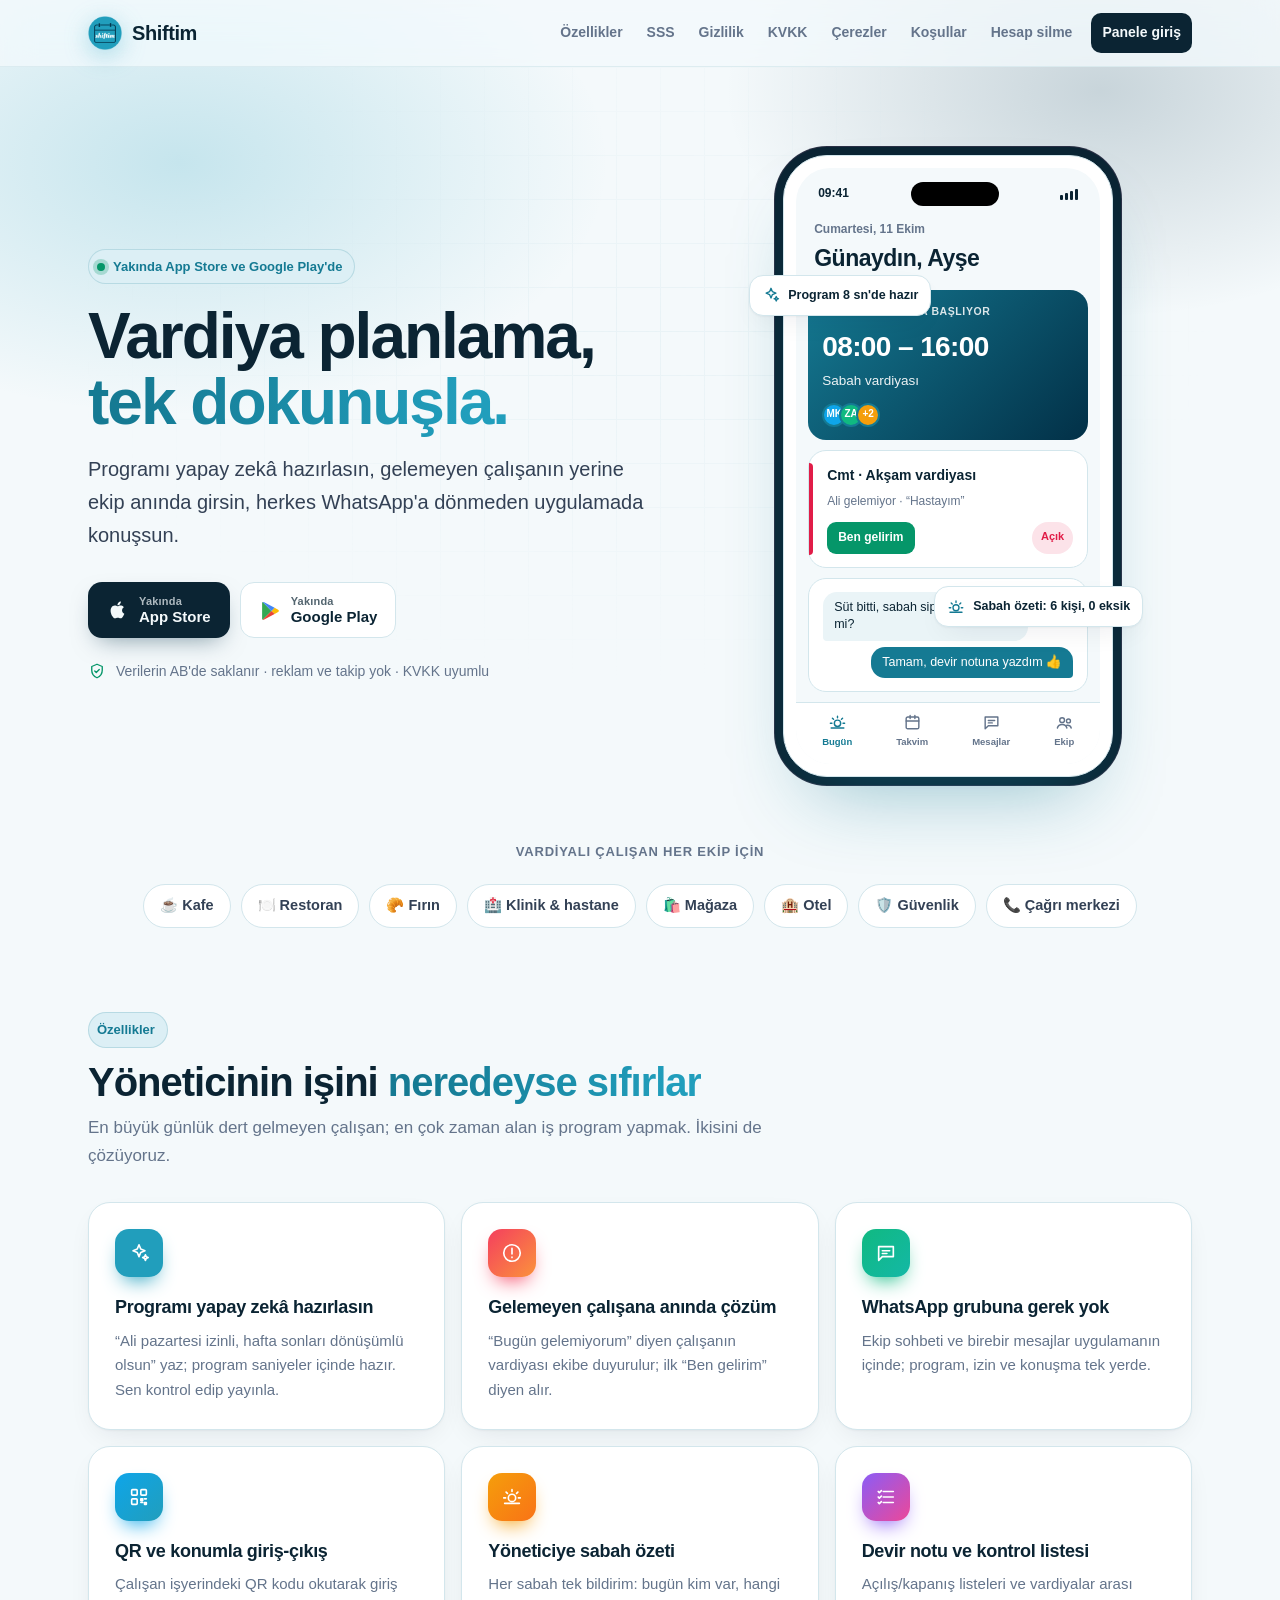
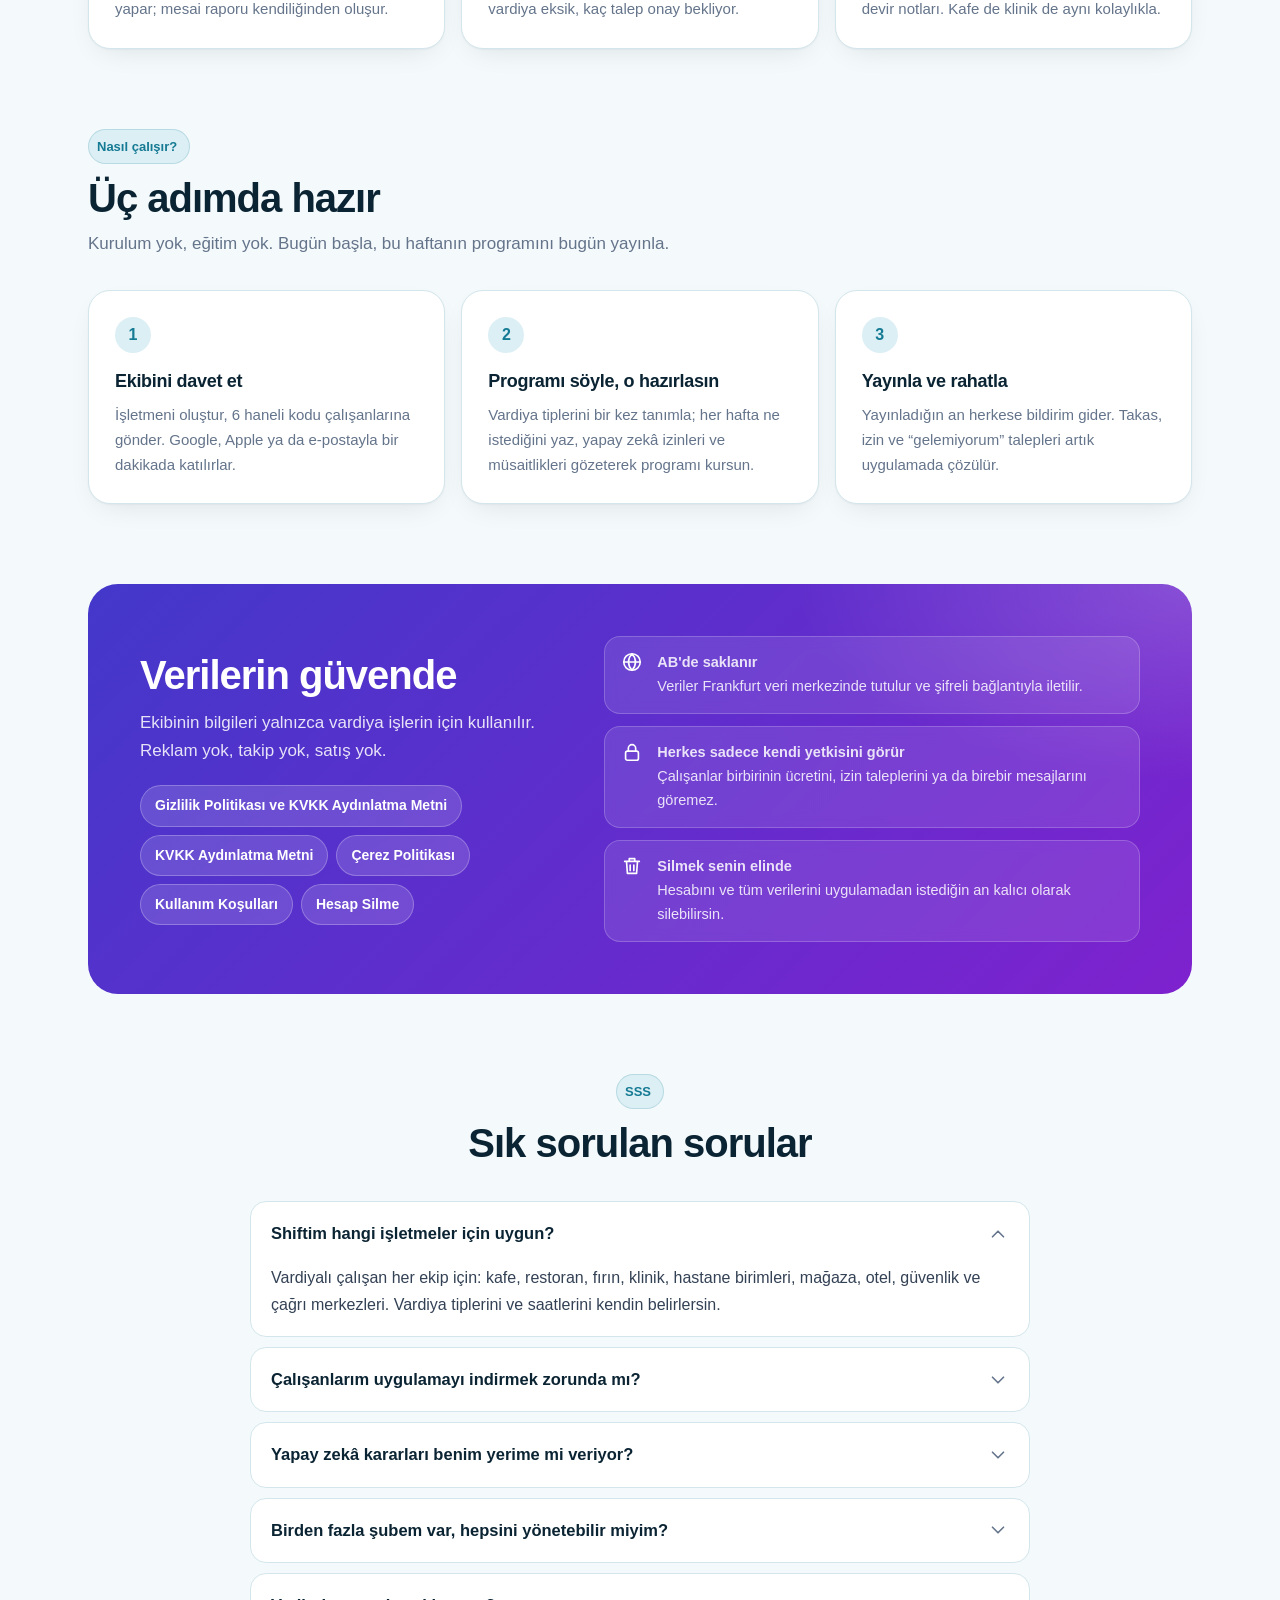
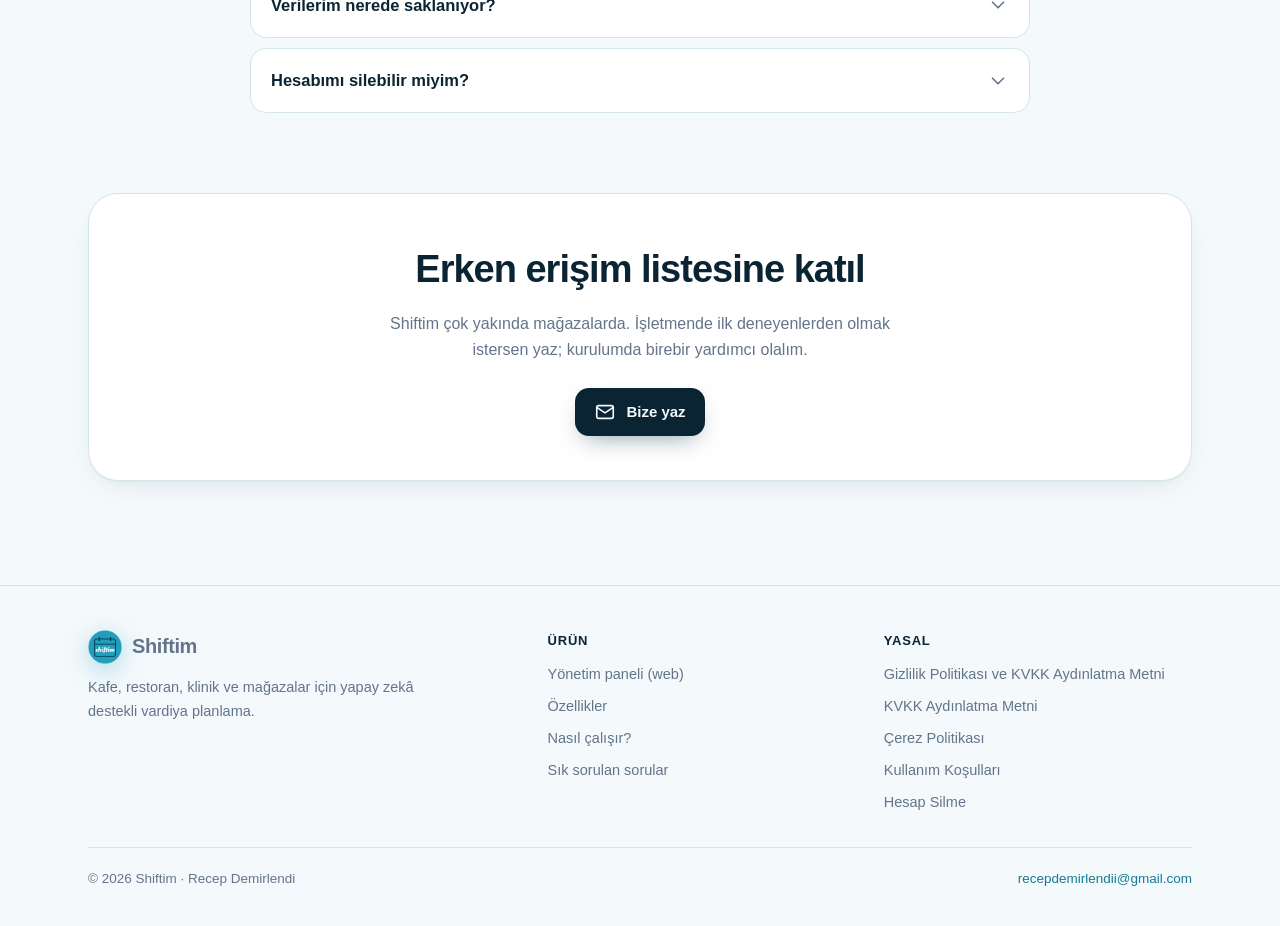
==== commit 87d1b928: "Hesap silme sayfası (Google Play için) Co-Authored-By: Claude Opus 5.5 <noreply@anthropic.com>" ====
--- a/index.html
+++ b/index.html
@@ -12,7 +12,7 @@
 <a class="brand" href="./" aria-label="Shiftim ana sayfa"><img class="logo-mark" src="logo.png" alt="" width="34" height="34"><span>Shiftim</span></a>
 <nav class="links" aria-label="Ana menü">
 <a class="hide-sm" href="./#ozellikler">Özellikler</a><a class="hide-sm" href="./#sss">SSS</a>
-<a class="hide-sm" href="gizlilik.html">Gizlilik</a><a class="hide-sm" href="kvkk.html">KVKK</a><a class="hide-sm" href="cerez.html">Çerezler</a><a class="hide-sm" href="kosullar.html">Koşullar</a>
+<a class="hide-sm" href="gizlilik.html">Gizlilik</a><a class="hide-sm" href="kvkk.html">KVKK</a><a class="hide-sm" href="cerez.html">Çerezler</a><a class="hide-sm" href="kosullar.html">Koşullar</a><a class="hide-sm" href="hesap-silme.html">Hesap silme</a>
 <a class="pill" href="app/">Panele giriş</a>
 </nav></div></header>
 <main><div class="hero-bg"><div class="wrap">
@@ -59,7 +59,7 @@
 <section class="block" style="padding-top:0">
 <div class="trust">
 <div><h2>Verilerin güvende</h2><p>Ekibinin bilgileri yalnızca vardiya işlerin için kullanılır. Reklam yok, takip yok, satış yok.</p>
-<div class="docs"><a href="gizlilik.html">Gizlilik Politikası ve KVKK Aydınlatma Metni</a><a href="kvkk.html">KVKK Aydınlatma Metni</a><a href="cerez.html">Çerez Politikası</a><a href="kosullar.html">Kullanım Koşulları</a></div></div>
+<div class="docs"><a href="gizlilik.html">Gizlilik Politikası ve KVKK Aydınlatma Metni</a><a href="kvkk.html">KVKK Aydınlatma Metni</a><a href="cerez.html">Çerez Politikası</a><a href="kosullar.html">Kullanım Koşulları</a><a href="hesap-silme.html">Hesap Silme</a></div></div>
 <ul>
 <li><svg class="ico" viewBox="0 0 24 24" fill="none" stroke="currentColor" stroke-width="1.8" stroke-linecap="round" stroke-linejoin="round" aria-hidden="true"><circle cx="12" cy="12" r="9"/><path d="M3 12h18M12 3c2.5 2.6 3.8 5.6 3.8 9s-1.3 6.4-3.8 9c-2.5-2.6-3.8-5.6-3.8-9S9.5 5.6 12 3z"/></svg><span><b>AB'de saklanır</b><span>Veriler Frankfurt veri merkezinde tutulur ve şifreli bağlantıyla iletilir.</span></span></li>
 <li><svg class="ico" viewBox="0 0 24 24" fill="none" stroke="currentColor" stroke-width="1.8" stroke-linecap="round" stroke-linejoin="round" aria-hidden="true"><rect x="5" y="11" width="14" height="10" rx="2"/><path d="M8 11V8a4 4 0 0 1 8 0v3"/></svg><span><b>Herkes sadece kendi yetkisini görür</b><span>Çalışanlar birbirinin ücretini, izin taleplerini ya da birebir mesajlarını göremez.</span></span></li>
@@ -82,7 +82,7 @@
 <div class="fgrid">
 <div class="fbrand"><a class="brand" href="./"><img class="logo-mark" src="logo.png" alt="" width="34" height="34"><span>Shiftim</span></a><p>Kafe, restoran, klinik ve mağazalar için yapay zekâ destekli vardiya planlama.</p></div>
 <div><h4>Ürün</h4><ul><li><a href="app/">Yönetim paneli (web)</a></li><li><a href="./#ozellikler">Özellikler</a></li><li><a href="./#nasil">Nasıl çalışır?</a></li><li><a href="./#sss">Sık sorulan sorular</a></li></ul></div>
-<div><h4>Yasal</h4><ul><li><a href="gizlilik.html">Gizlilik Politikası ve KVKK Aydınlatma Metni</a></li><li><a href="kvkk.html">KVKK Aydınlatma Metni</a></li><li><a href="cerez.html">Çerez Politikası</a></li><li><a href="kosullar.html">Kullanım Koşulları</a></li></ul></div>
+<div><h4>Yasal</h4><ul><li><a href="gizlilik.html">Gizlilik Politikası ve KVKK Aydınlatma Metni</a></li><li><a href="kvkk.html">KVKK Aydınlatma Metni</a></li><li><a href="cerez.html">Çerez Politikası</a></li><li><a href="kosullar.html">Kullanım Koşulları</a></li><li><a href="hesap-silme.html">Hesap Silme</a></li></ul></div>
 </div>
 <div class="fbase"><span>© 2026 Shiftim · Recep Demirlendi</span><span><a href="mailto:recepdemirlendii@gmail.com">recepdemirlendii@gmail.com</a></span></div>
 </div></footer>
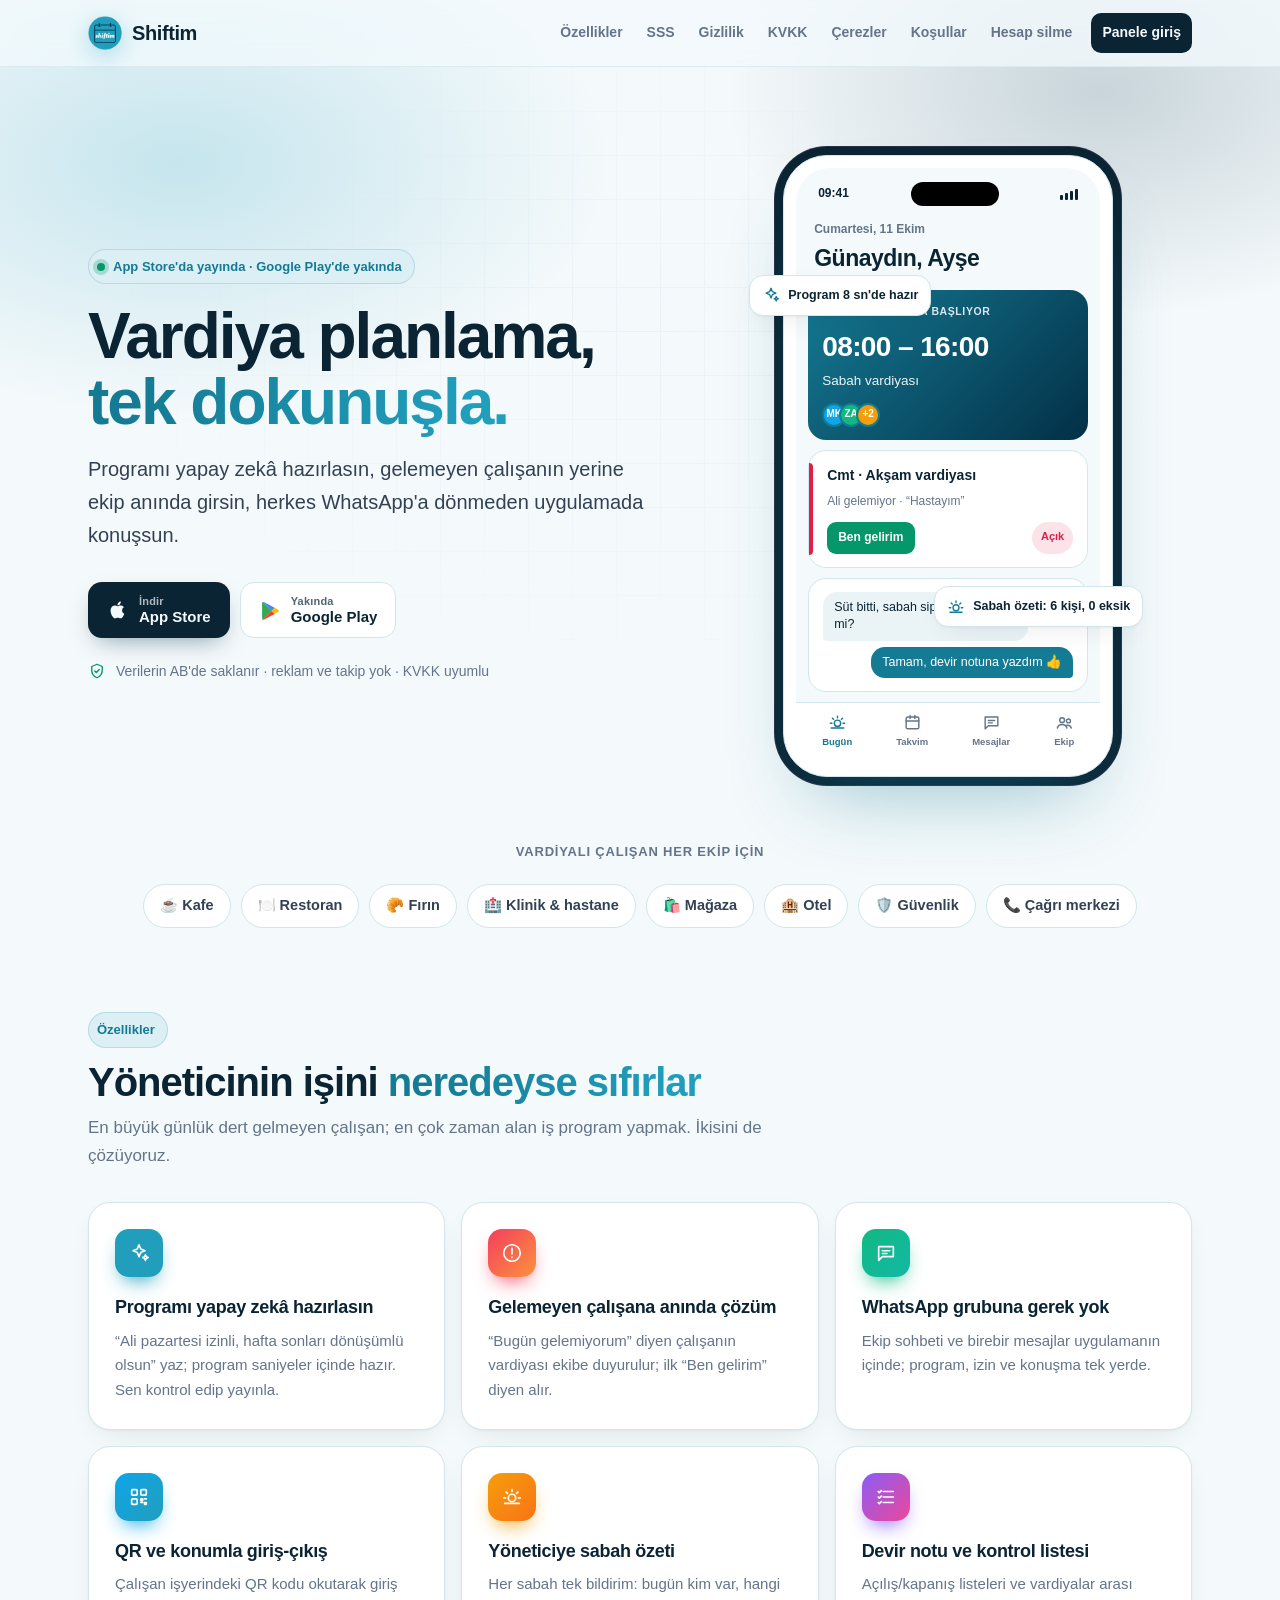
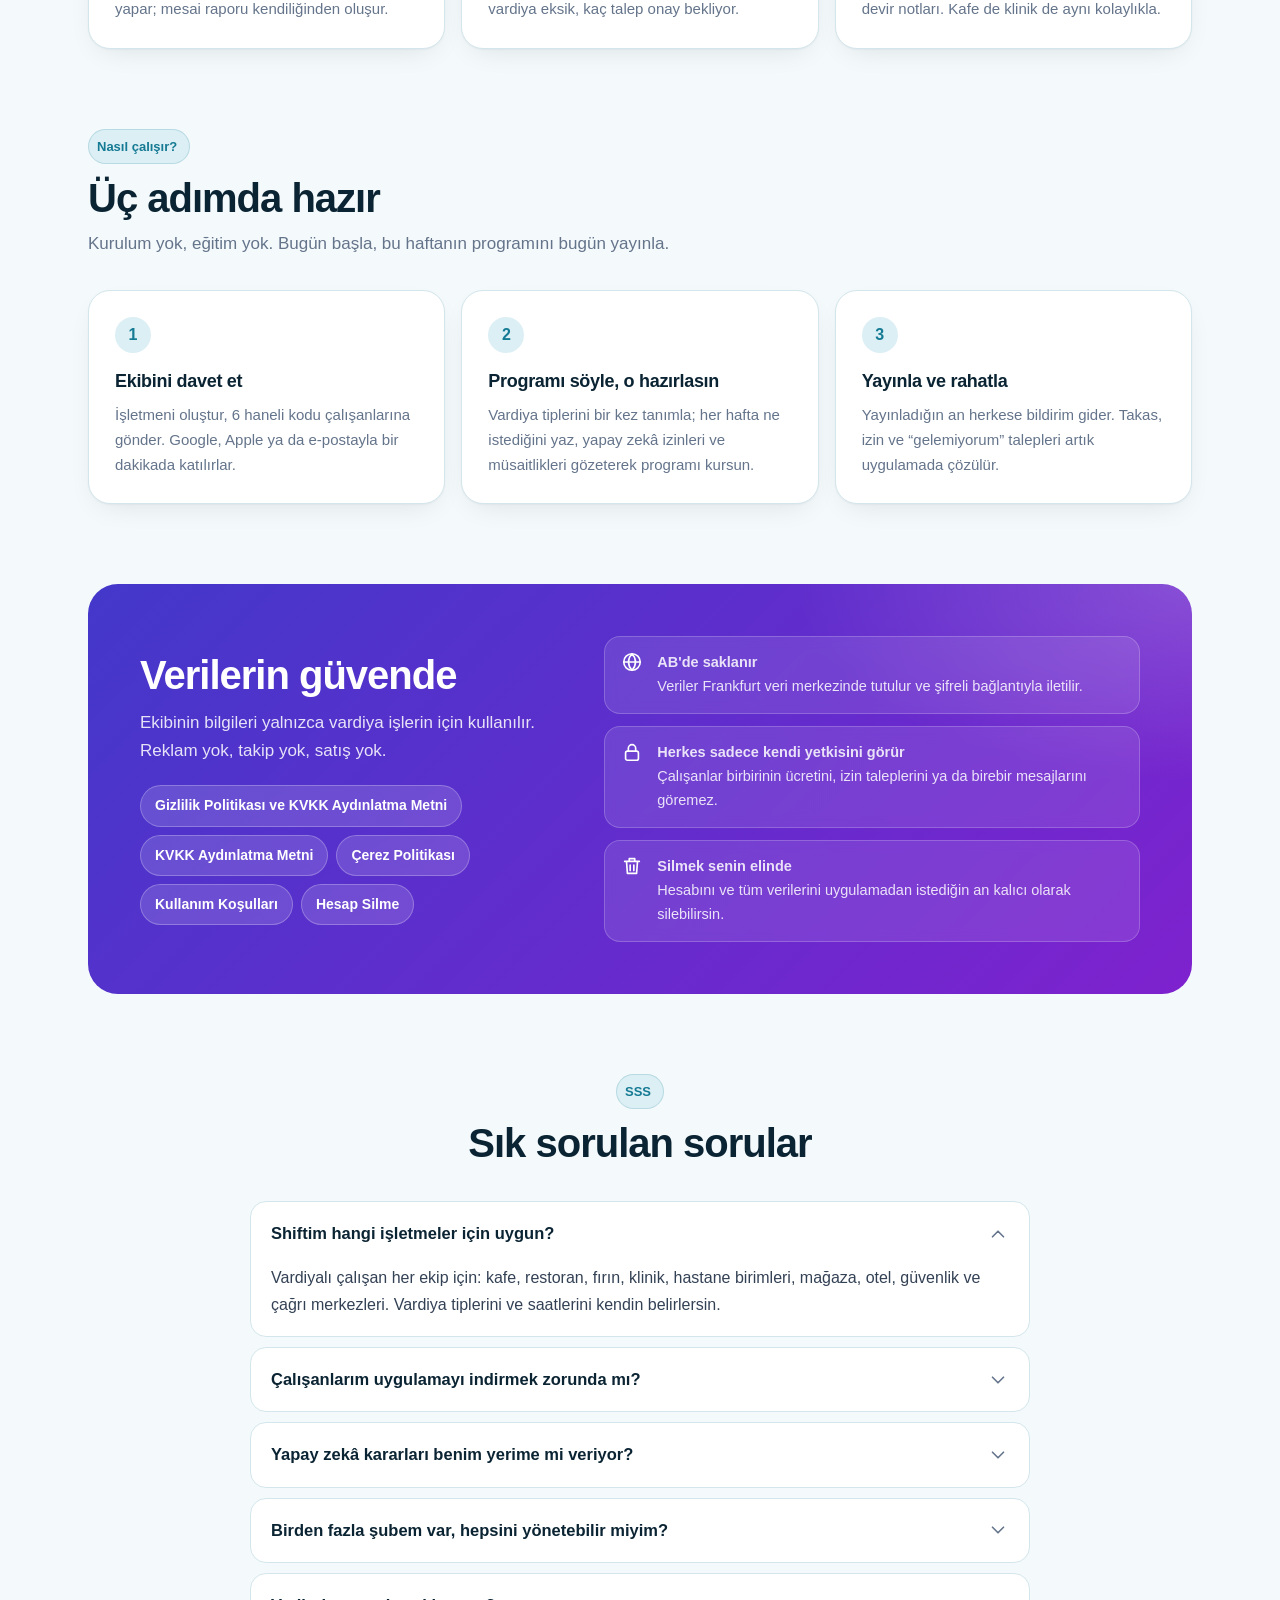
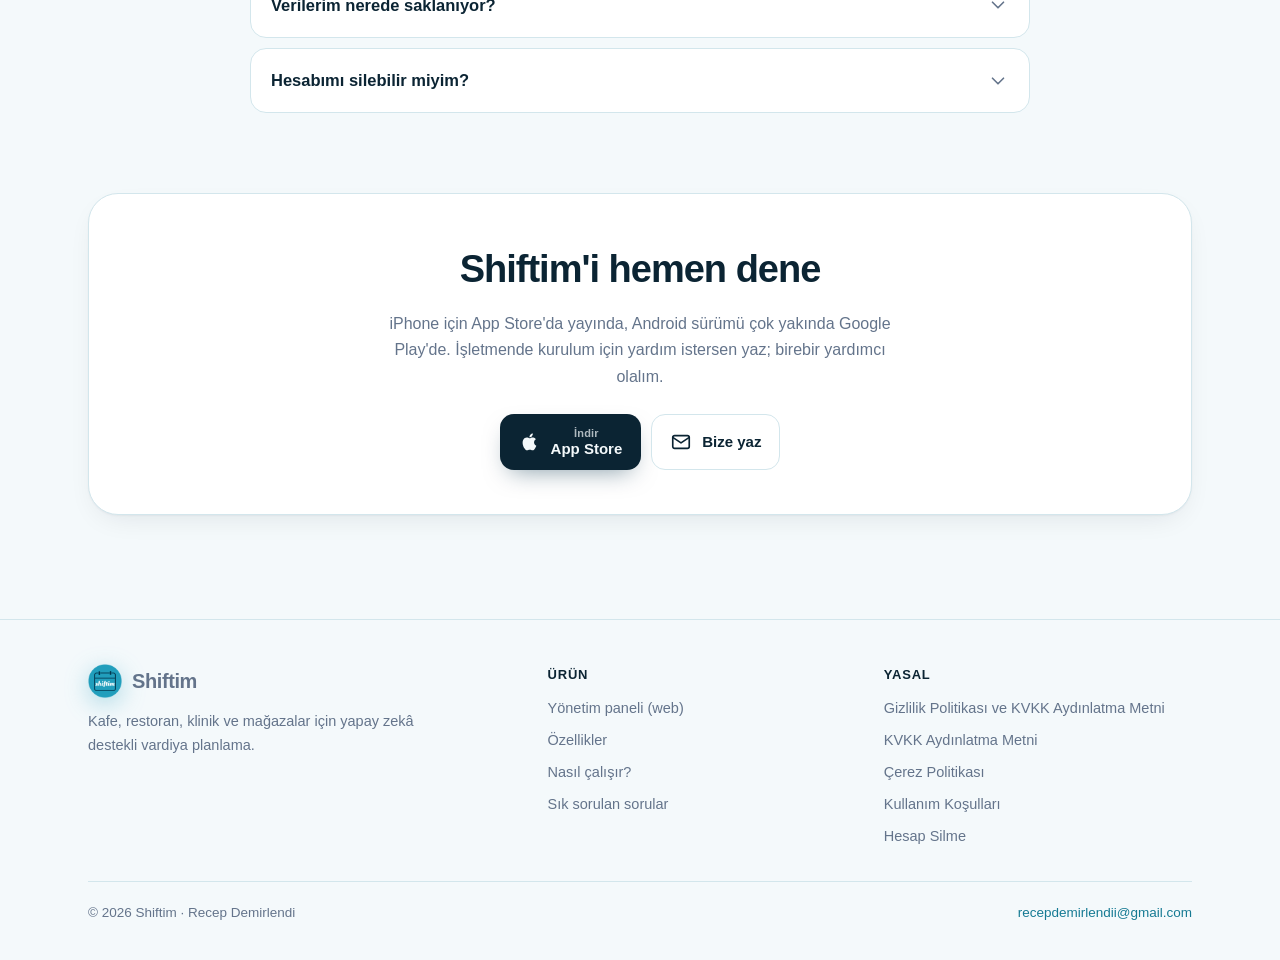
==== commit 47d92352: "Site: App Store bağlantısı eklendi, iOS yayında Co-Authored-By: Claude Opus 5.5 <noreply@anthropic.c" ====
--- a/index.html
+++ b/index.html
@@ -18,11 +18,11 @@
 <main><div class="hero-bg"><div class="wrap">
 <section class="hero">
 <div>
-<span class="eyebrow"><span class="dot"></span>Yakında App Store ve Google Play'de</span>
+<span class="eyebrow"><span class="dot"></span>App Store'da yayında · Google Play'de yakında</span>
 <h1>Vardiya planlama,<br><span class="grad">tek dokunuşla.</span></h1>
 <p class="lead">Programı yapay zekâ hazırlasın, gelemeyen çalışanın yerine ekip anında girsin, herkes WhatsApp'a dönmeden uygulamada konuşsun.</p>
 <div class="cta">
-<span class="btn dark"><svg class="store" viewBox="0 0 24 24" fill="currentColor" aria-hidden="true"><path d="M16.4 12.6c0-2.4 2-3.5 2-3.6-1.1-1.6-2.8-1.8-3.4-1.8-1.4-.2-2.8.8-3.5.8-.7 0-1.8-.8-3-.8-1.5 0-3 .9-3.8 2.3-1.6 2.8-.4 7 1.2 9.3.8 1.1 1.7 2.4 2.9 2.3 1.2 0 1.6-.7 3-.7s1.8.7 3 .7c1.3 0 2.1-1.1 2.8-2.3.9-1.3 1.3-2.6 1.3-2.6s-2.5-1-2.5-3.6zM14.1 5.6c.6-.8 1.1-1.8 1-2.9-.9 0-2 .6-2.7 1.4-.6.7-1.1 1.8-1 2.8 1 .1 2-.5 2.7-1.3z"/></svg><span><small>Yakında</small>App Store</span></span>
+<a class="btn dark" href="https://apps.apple.com/tr/app/shiftim/id6823755838" target="_blank" rel="noopener"><svg class="store" viewBox="0 0 24 24" fill="currentColor" aria-hidden="true"><path d="M16.4 12.6c0-2.4 2-3.5 2-3.6-1.1-1.6-2.8-1.8-3.4-1.8-1.4-.2-2.8.8-3.5.8-.7 0-1.8-.8-3-.8-1.5 0-3 .9-3.8 2.3-1.6 2.8-.4 7 1.2 9.3.8 1.1 1.7 2.4 2.9 2.3 1.2 0 1.6-.7 3-.7s1.8.7 3 .7c1.3 0 2.1-1.1 2.8-2.3.9-1.3 1.3-2.6 1.3-2.6s-2.5-1-2.5-3.6zM14.1 5.6c.6-.8 1.1-1.8 1-2.9-.9 0-2 .6-2.7 1.4-.6.7-1.1 1.8-1 2.8 1 .1 2-.5 2.7-1.3z"/></svg><span><small>İndir</small>App Store</span></a>
 <span class="btn ghost"><svg class="store" viewBox="0 0 24 24" aria-hidden="true"><path fill="#34A853" d="M4 3.3 13.6 13 4 22.7c-.4-.2-.6-.6-.6-1.1V4.4c0-.5.2-.9.6-1.1z"/><path fill="#FBBC04" d="m17 9.6-3.4 3.4L17 16.4l3.9-2.2c1-.6 1-1.9 0-2.4z"/><path fill="#4285F4" d="M4 3.3c.3-.2.8-.2 1.2 0L17 9.6 13.6 13z"/><path fill="#EA4335" d="m13.6 13 3.4 3.4-11.8 6.3c-.4.2-.9.2-1.2 0z"/></svg><span><small>Yakında</small>Google Play</span></span>
 </div>
 <div class="hero-note"><svg class="ico" viewBox="0 0 24 24" fill="none" stroke="currentColor" stroke-width="1.8" stroke-linecap="round" stroke-linejoin="round" aria-hidden="true"><path d="M12 3 5 6v5c0 4.4 3 8.3 7 10 4-1.7 7-5.6 7-10V6z"/><path d="m9 12 2 2 4-4"/></svg>Verilerin AB'de saklanır · reklam ve takip yok · KVKK uyumlu</div>
@@ -74,8 +74,9 @@
 </section>
 
 <section class="block" style="padding-top:0">
-<div class="final"><h2>Erken erişim listesine katıl</h2><p>Shiftim çok yakında mağazalarda. İşletmende ilk deneyenlerden olmak istersen yaz; kurulumda birebir yardımcı olalım.</p>
-<a class="btn dark" href="mailto:recepdemirlendii@gmail.com?subject=Shiftim%20erken%20eri%C5%9Fim"><svg class="ico" viewBox="0 0 24 24" fill="none" stroke="currentColor" stroke-width="1.8" stroke-linecap="round" stroke-linejoin="round" aria-hidden="true"><rect x="3" y="5" width="18" height="14" rx="2"/><path d="m3 7 9 6 9-6"/></svg> Bize yaz</a></div>
+<div class="final"><h2>Shiftim'i hemen dene</h2><p>iPhone için App Store'da yayında, Android sürümü çok yakında Google Play'de. İşletmende kurulum için yardım istersen yaz; birebir yardımcı olalım.</p>
+<div class="cta"><a class="btn dark" href="https://apps.apple.com/tr/app/shiftim/id6823755838" target="_blank" rel="noopener"><svg class="store" viewBox="0 0 24 24" fill="currentColor" aria-hidden="true"><path d="M16.4 12.6c0-2.4 2-3.5 2-3.6-1.1-1.6-2.8-1.8-3.4-1.8-1.4-.2-2.8.8-3.5.8-.7 0-1.8-.8-3-.8-1.5 0-3 .9-3.8 2.3-1.6 2.8-.4 7 1.2 9.3.8 1.1 1.7 2.4 2.9 2.3 1.2 0 1.6-.7 3-.7s1.8.7 3 .7c1.3 0 2.1-1.1 2.8-2.3.9-1.3 1.3-2.6 1.3-2.6s-2.5-1-2.5-3.6zM14.1 5.6c.6-.8 1.1-1.8 1-2.9-.9 0-2 .6-2.7 1.4-.6.7-1.1 1.8-1 2.8 1 .1 2-.5 2.7-1.3z"/></svg><span><small>İndir</small>App Store</span></a>
+<a class="btn ghost" href="mailto:recepdemirlendii@gmail.com?subject=Shiftim%20kurulum"><svg class="ico" viewBox="0 0 24 24" fill="none" stroke="currentColor" stroke-width="1.8" stroke-linecap="round" stroke-linejoin="round" aria-hidden="true"><rect x="3" y="5" width="18" height="14" rx="2"/><path d="m3 7 9 6 9-6"/></svg> Bize yaz</a></div></div>
 </section>
 </div></main>
 <footer class="bottom"><div class="wrap">
--- a/style.css
+++ b/style.css
@@ -89,7 +89,7 @@
 .faq details p{margin:0 0 18px;color:var(--text-2)}
 /* Son çağrı */
 .final{text-align:center;padding:44px 22px;border-radius:30px;background:var(--surface);border:1px solid var(--border);box-shadow:var(--shadow)}
-.final h2{font-size:clamp(26px,4vw,38px);letter-spacing:-1px;margin:0 0 10px}.final p{color:var(--muted);margin:0 auto 24px;max-width:520px}
+.final h2{font-size:clamp(26px,4vw,38px);letter-spacing:-1px;margin:0 0 10px}.final p{color:var(--muted);margin:0 auto 24px;max-width:520px}.final .cta{justify-content:center}
 /* Belgeler */
 .progress{position:fixed;top:0;left:0;height:3px;width:0;z-index:30;background:linear-gradient(90deg,var(--brand),var(--brand-2))}
 .doc-hero{position:relative;isolation:isolate;padding:48px 0 30px;border-bottom:1px solid var(--border);background:linear-gradient(180deg,color-mix(in srgb,var(--brand-soft) 70%,transparent),transparent)}
